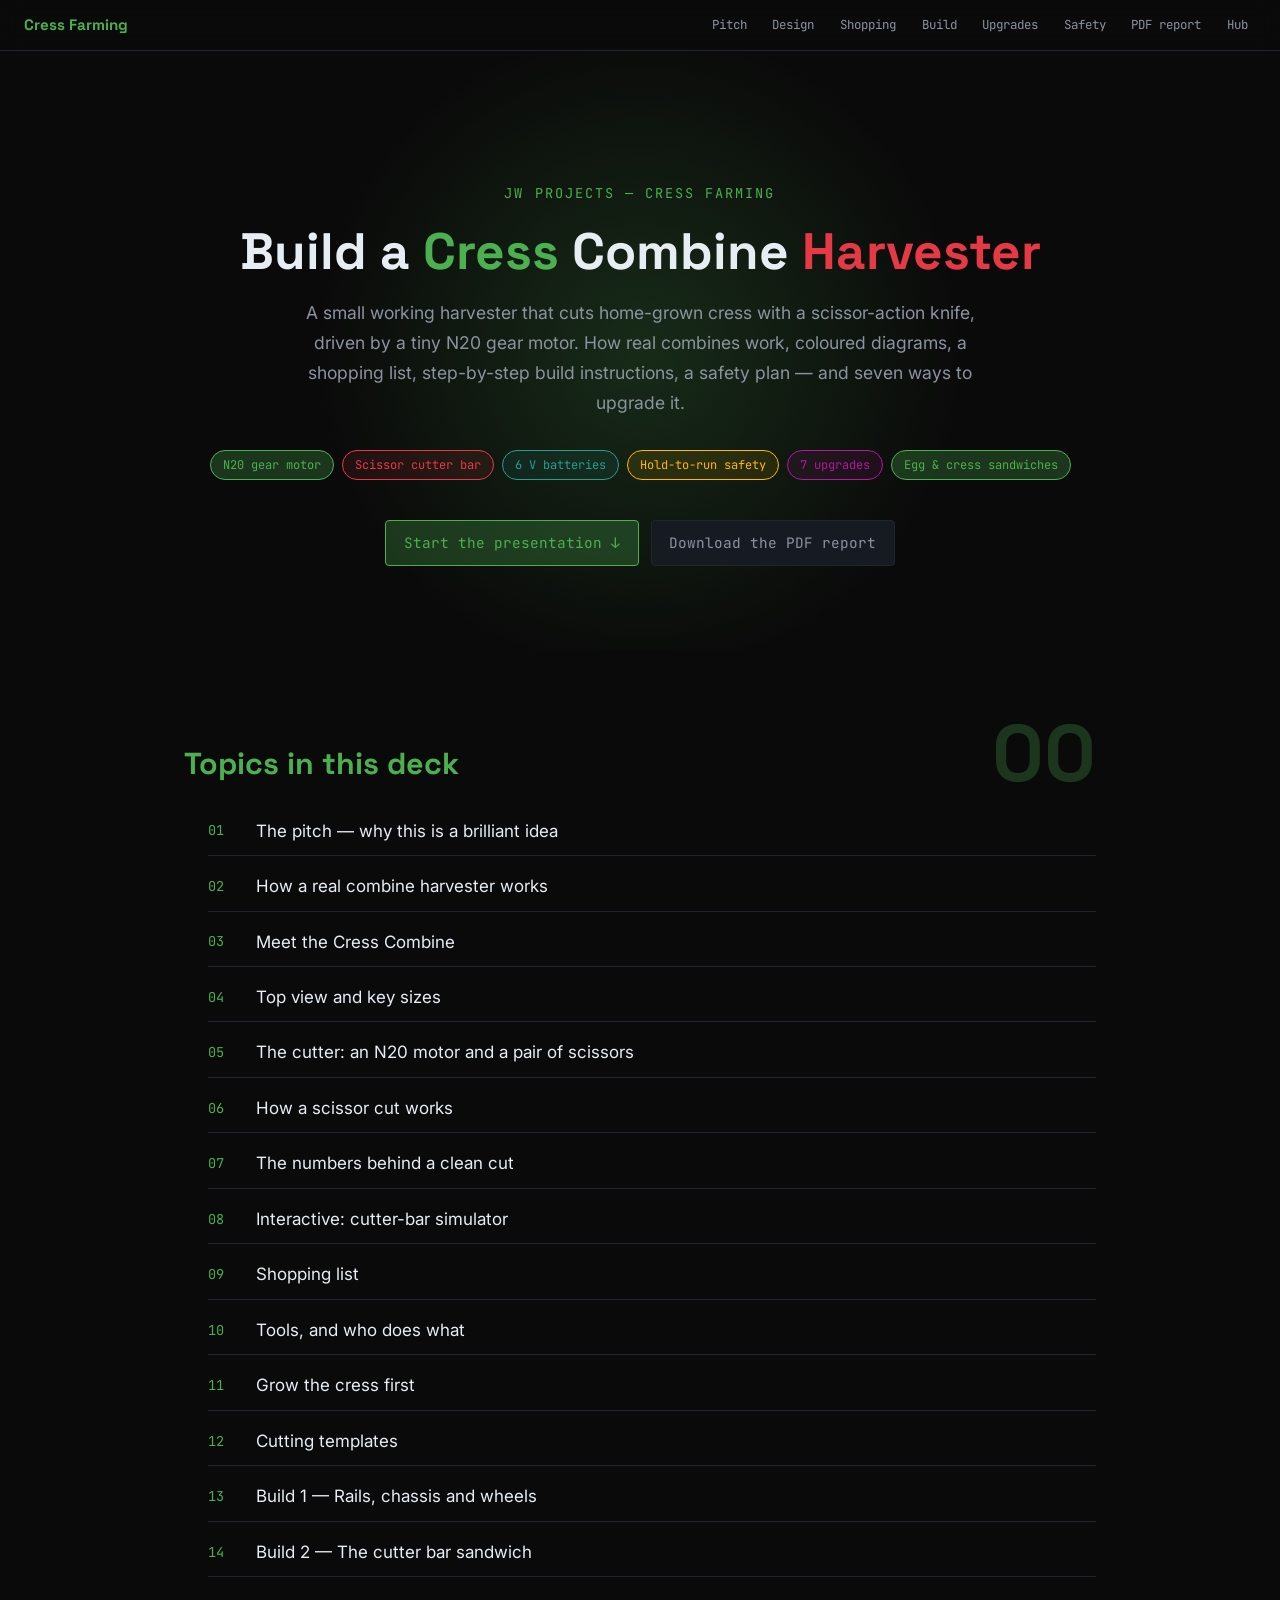
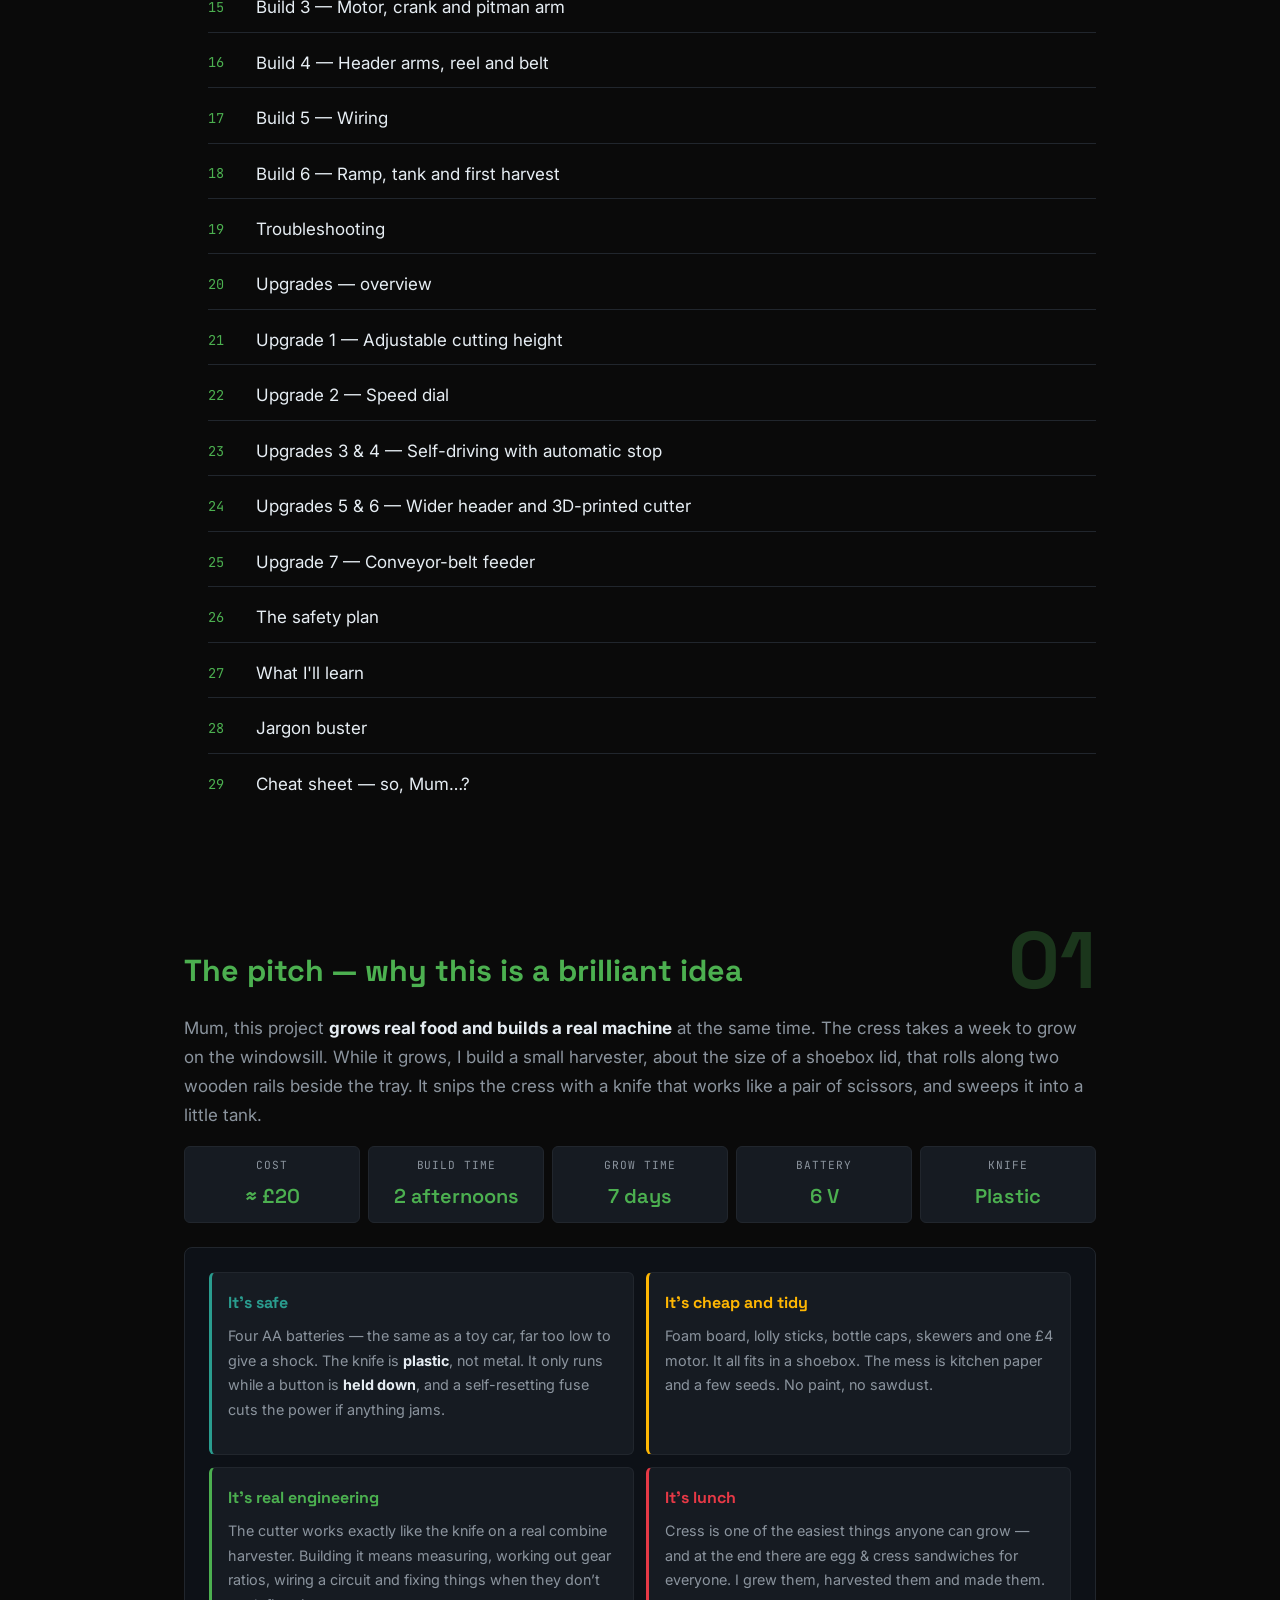
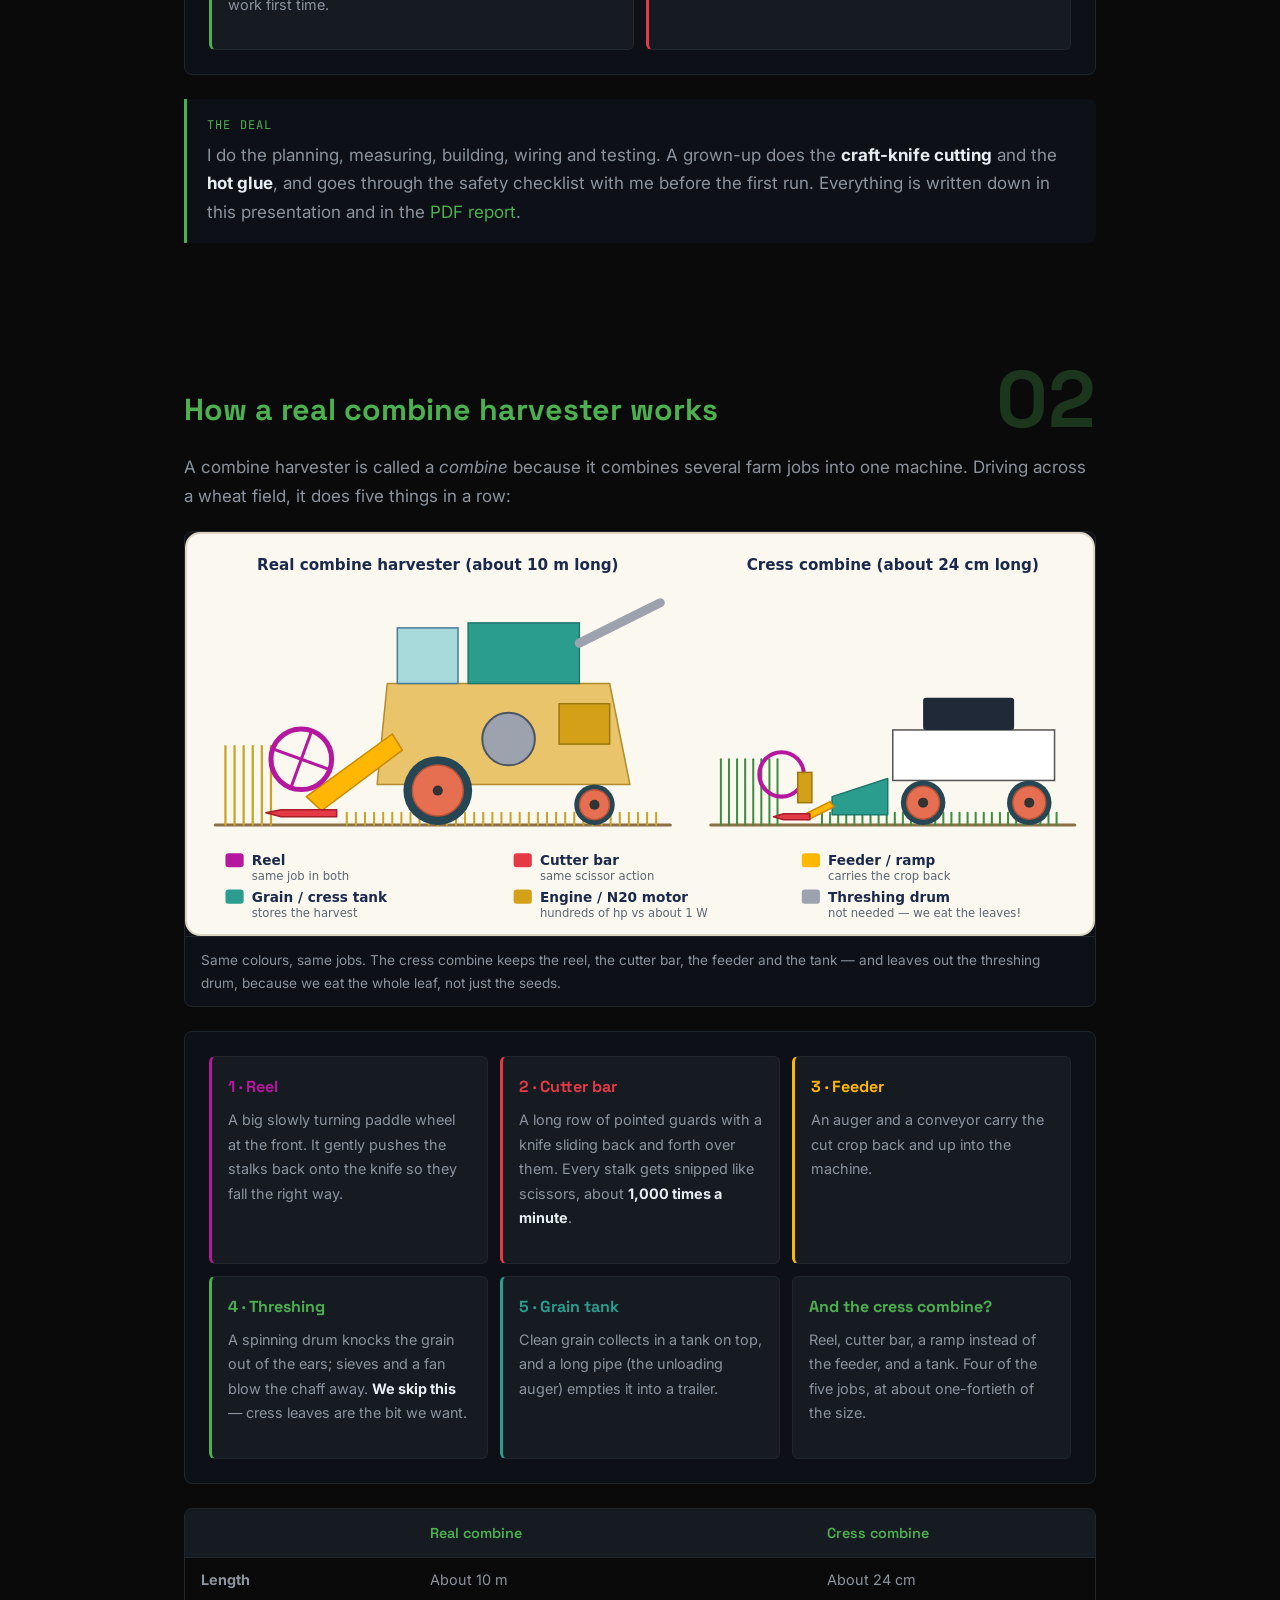
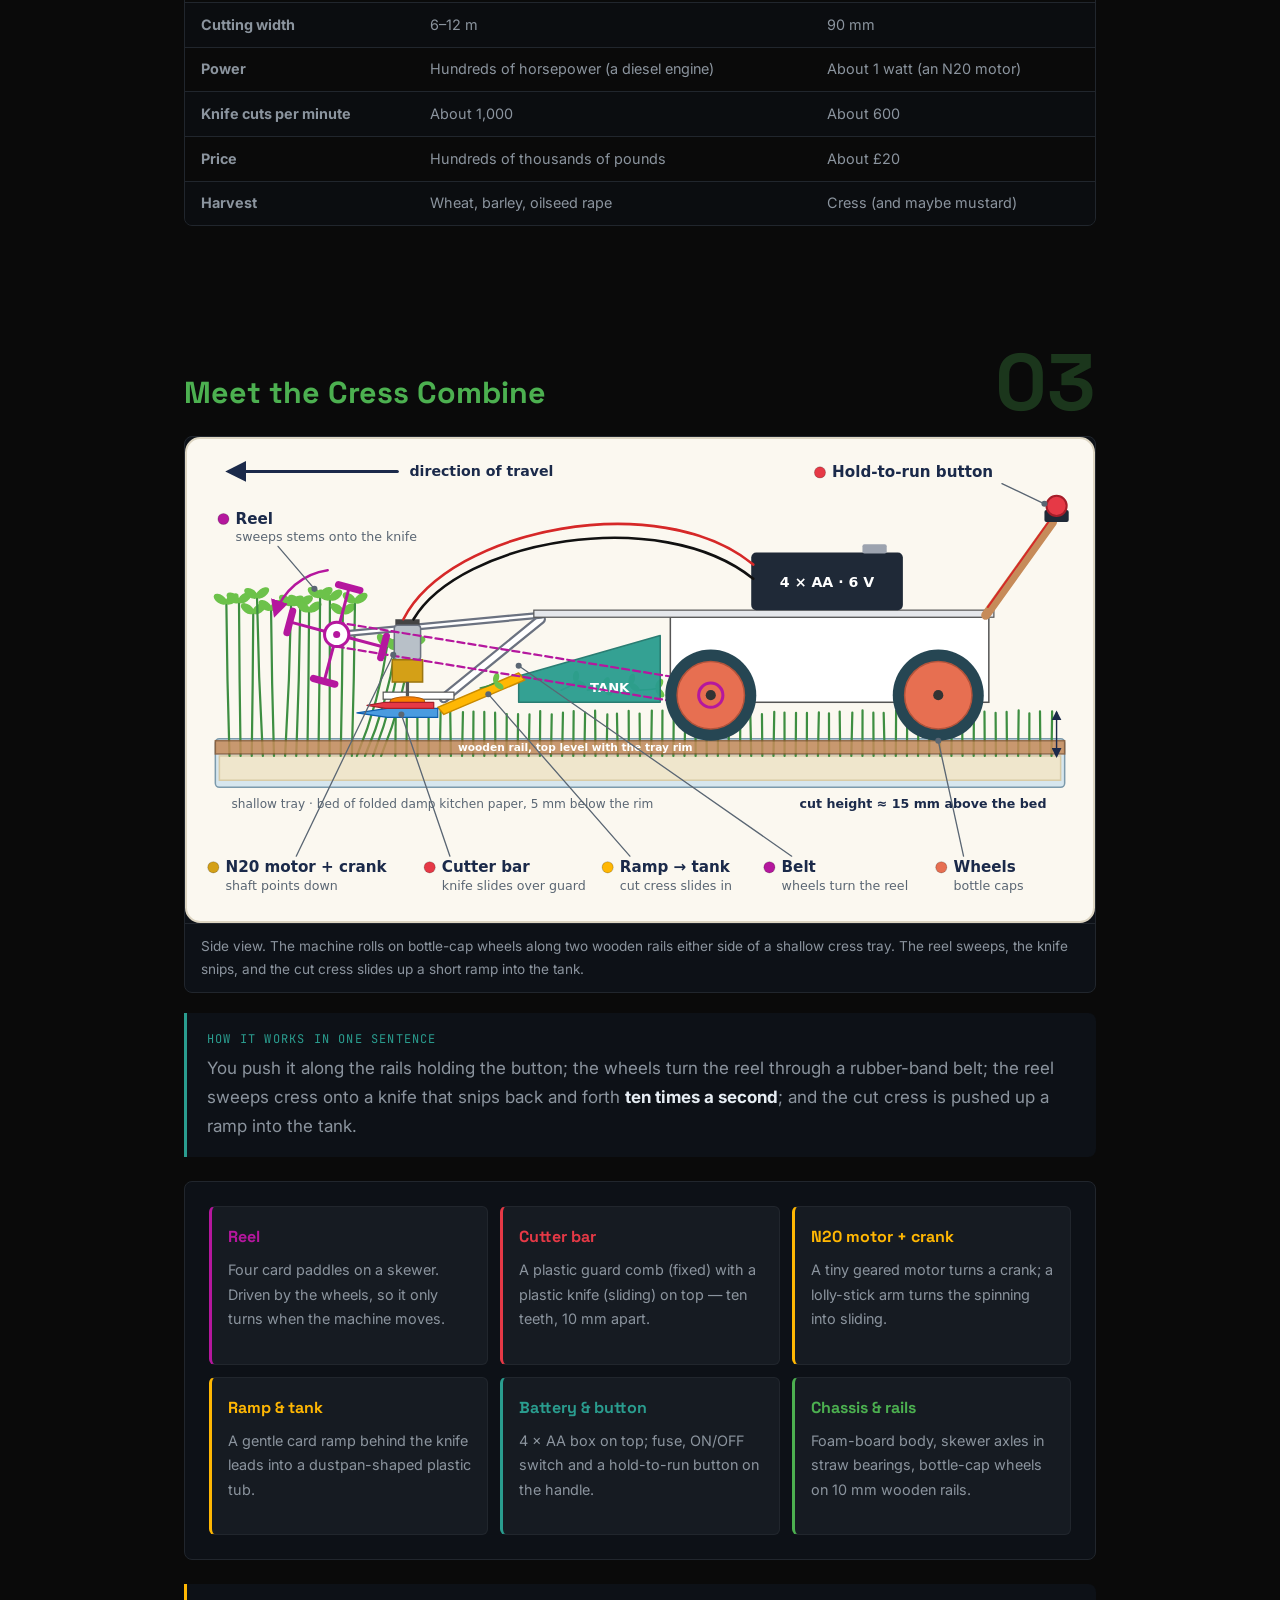
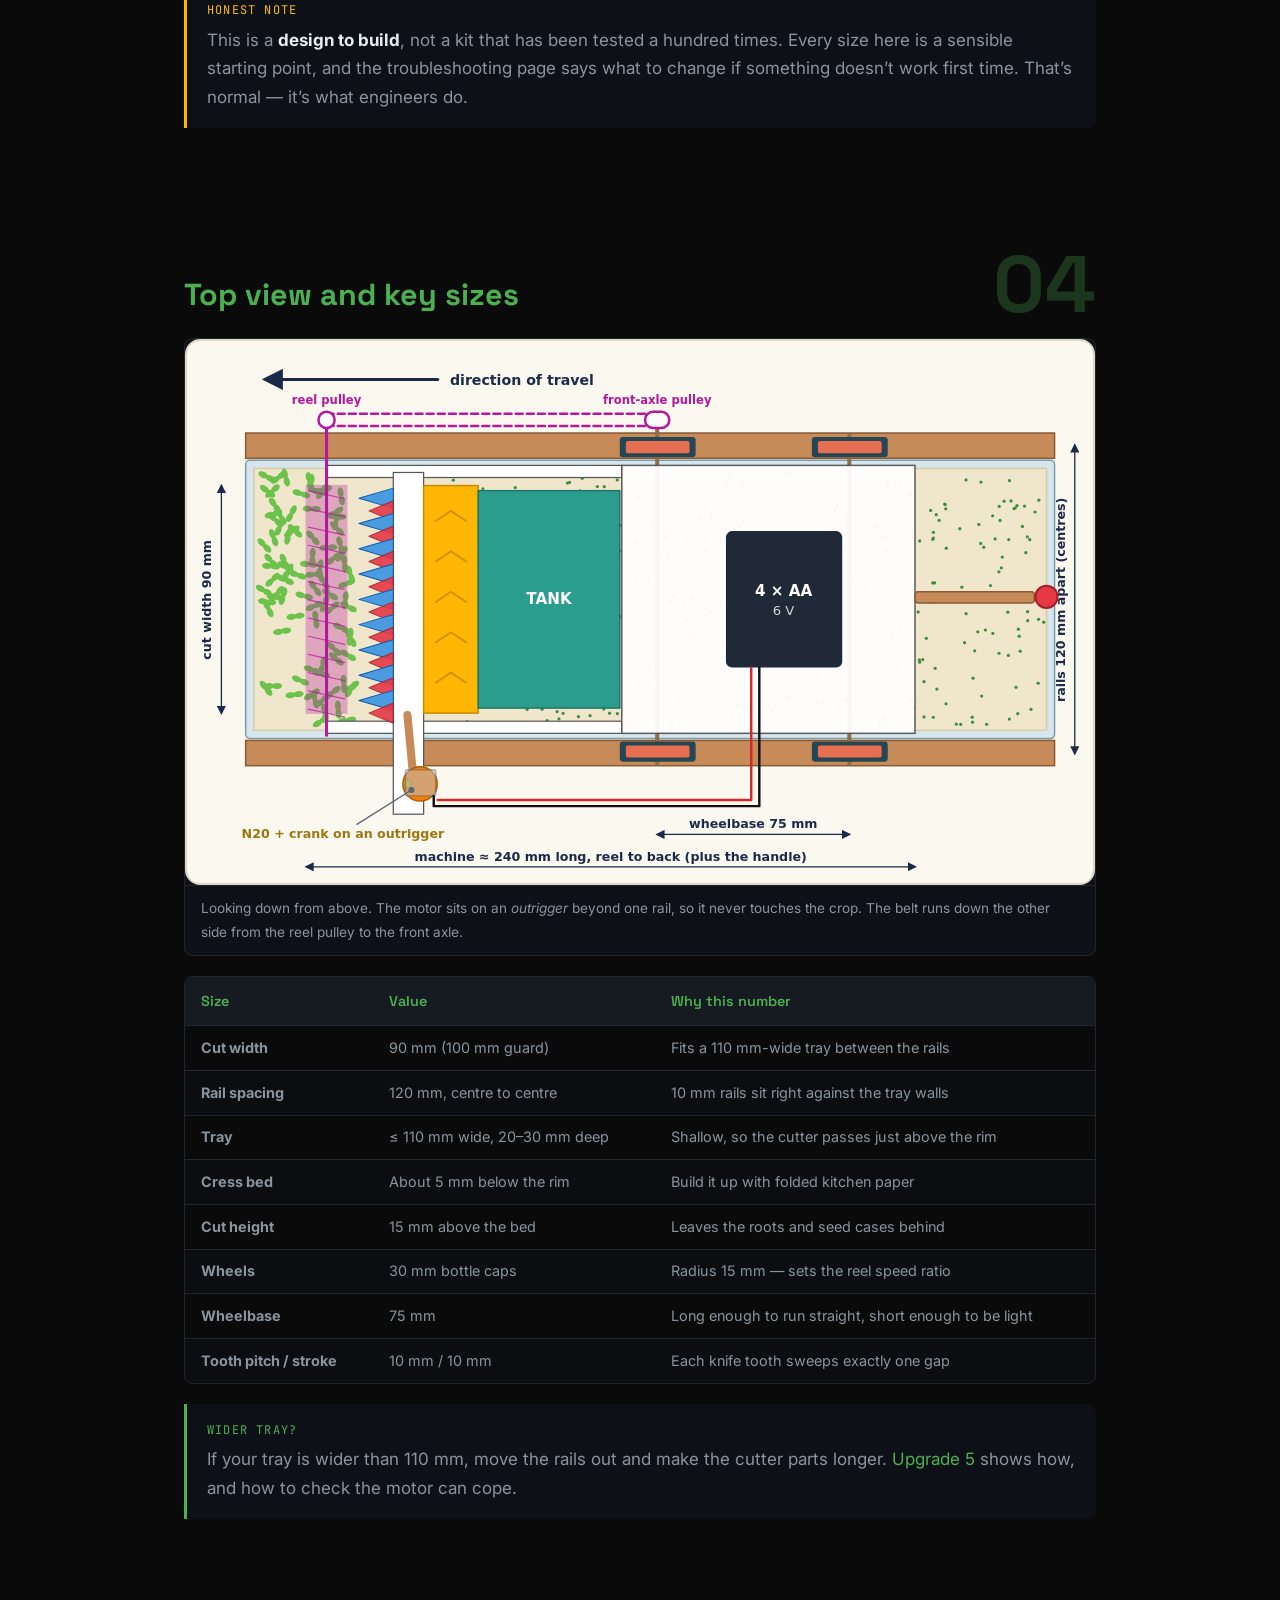
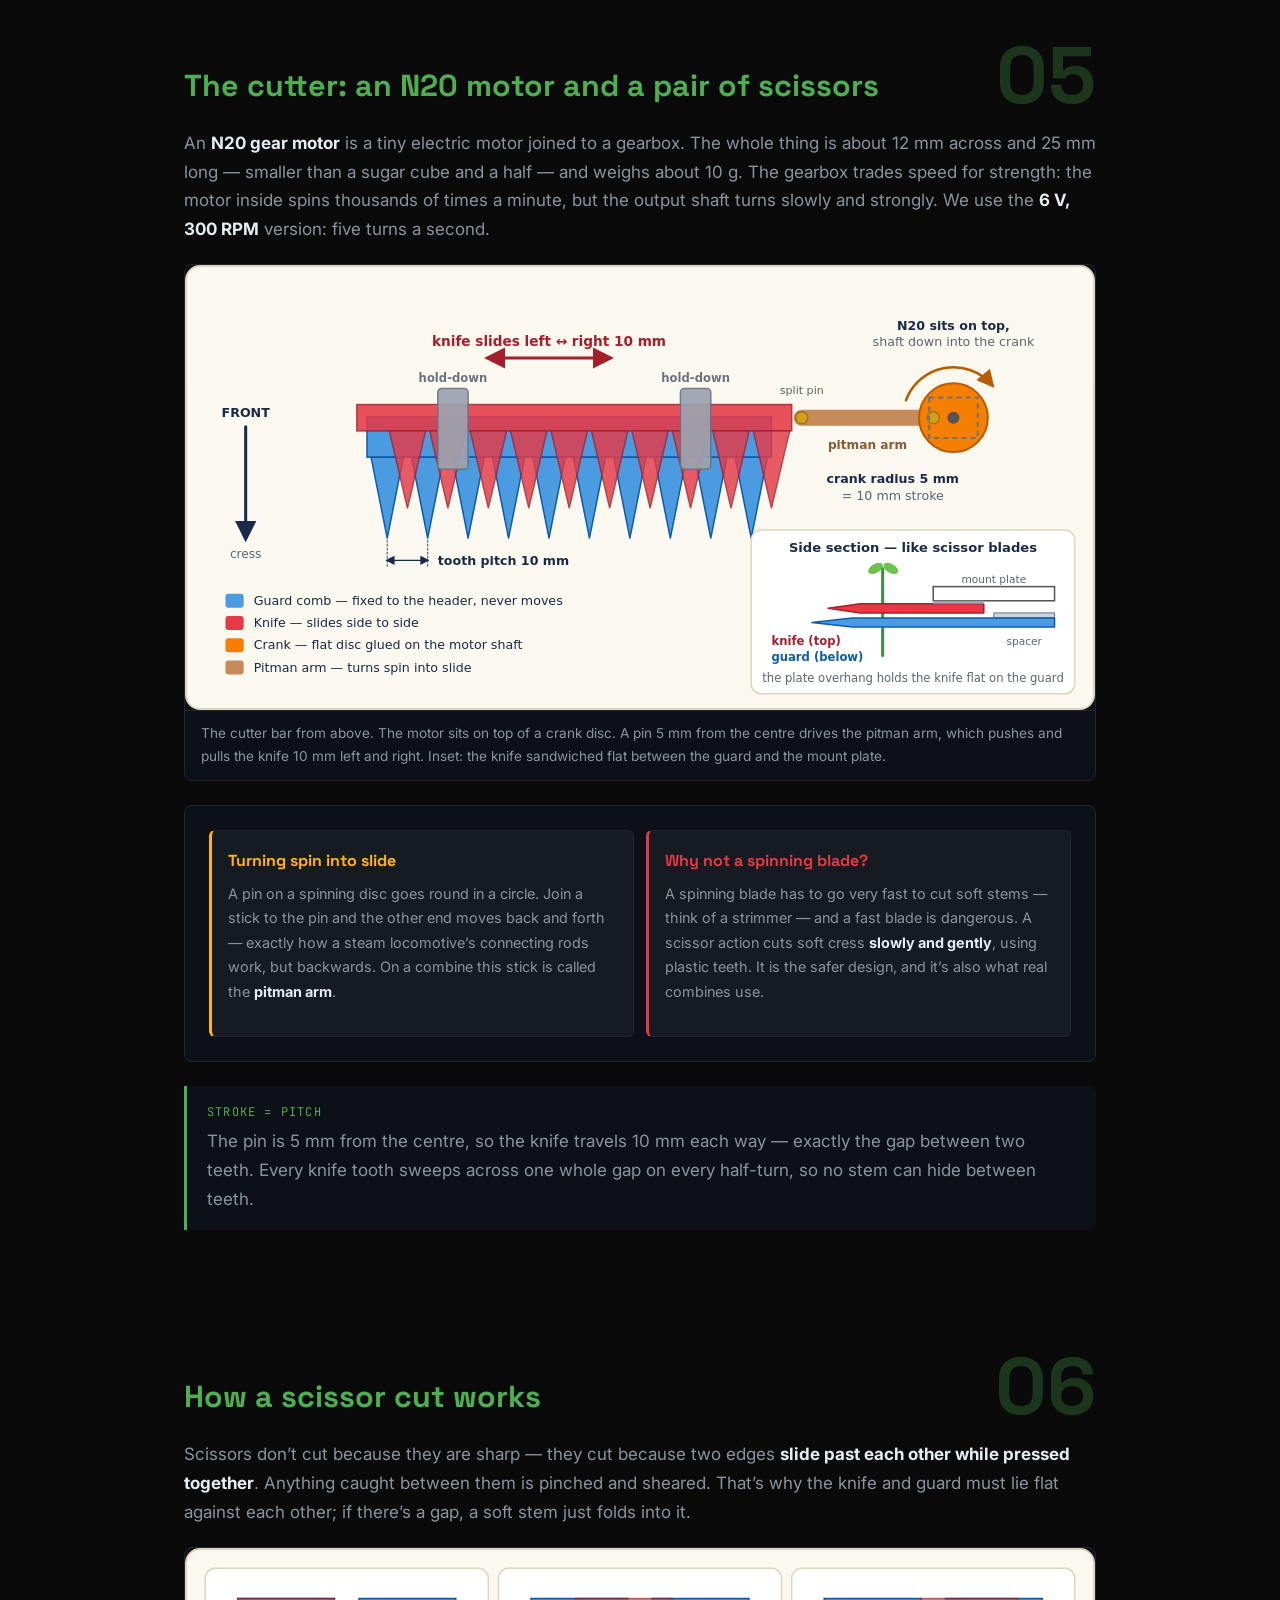
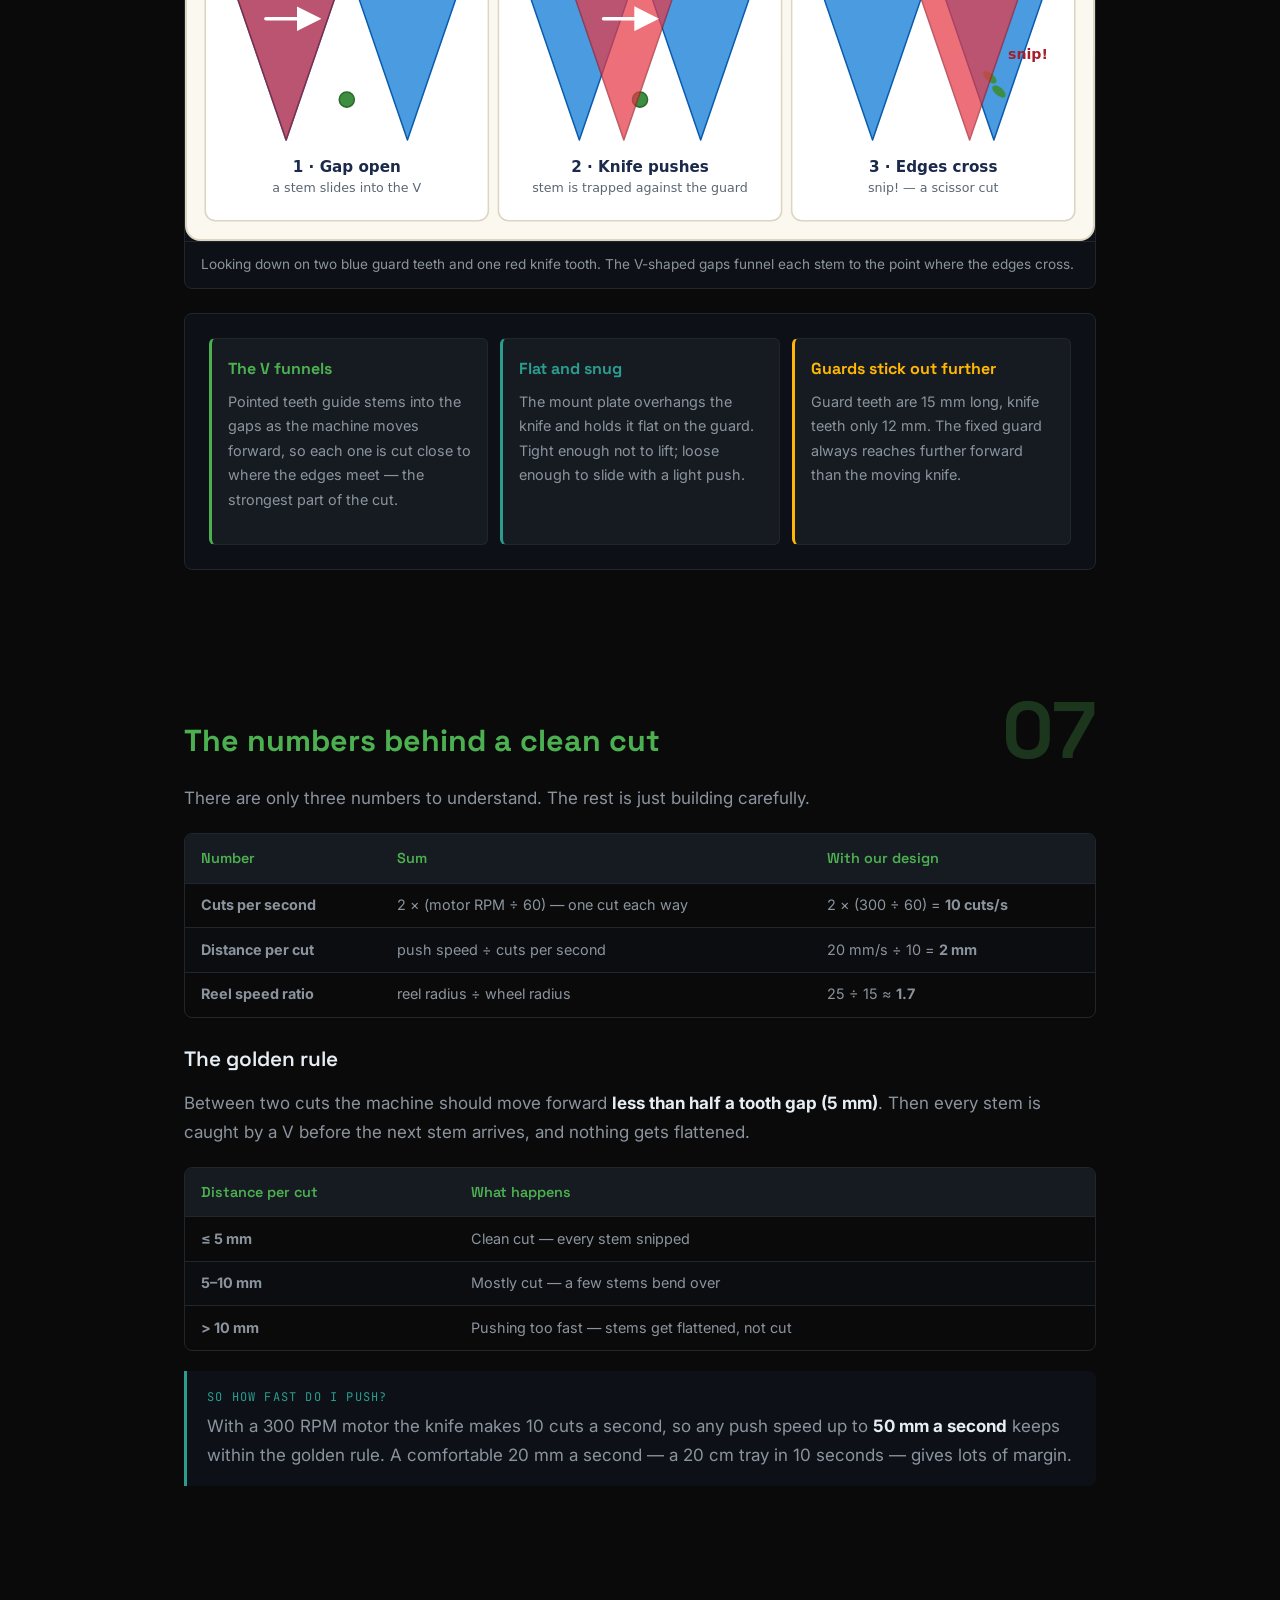
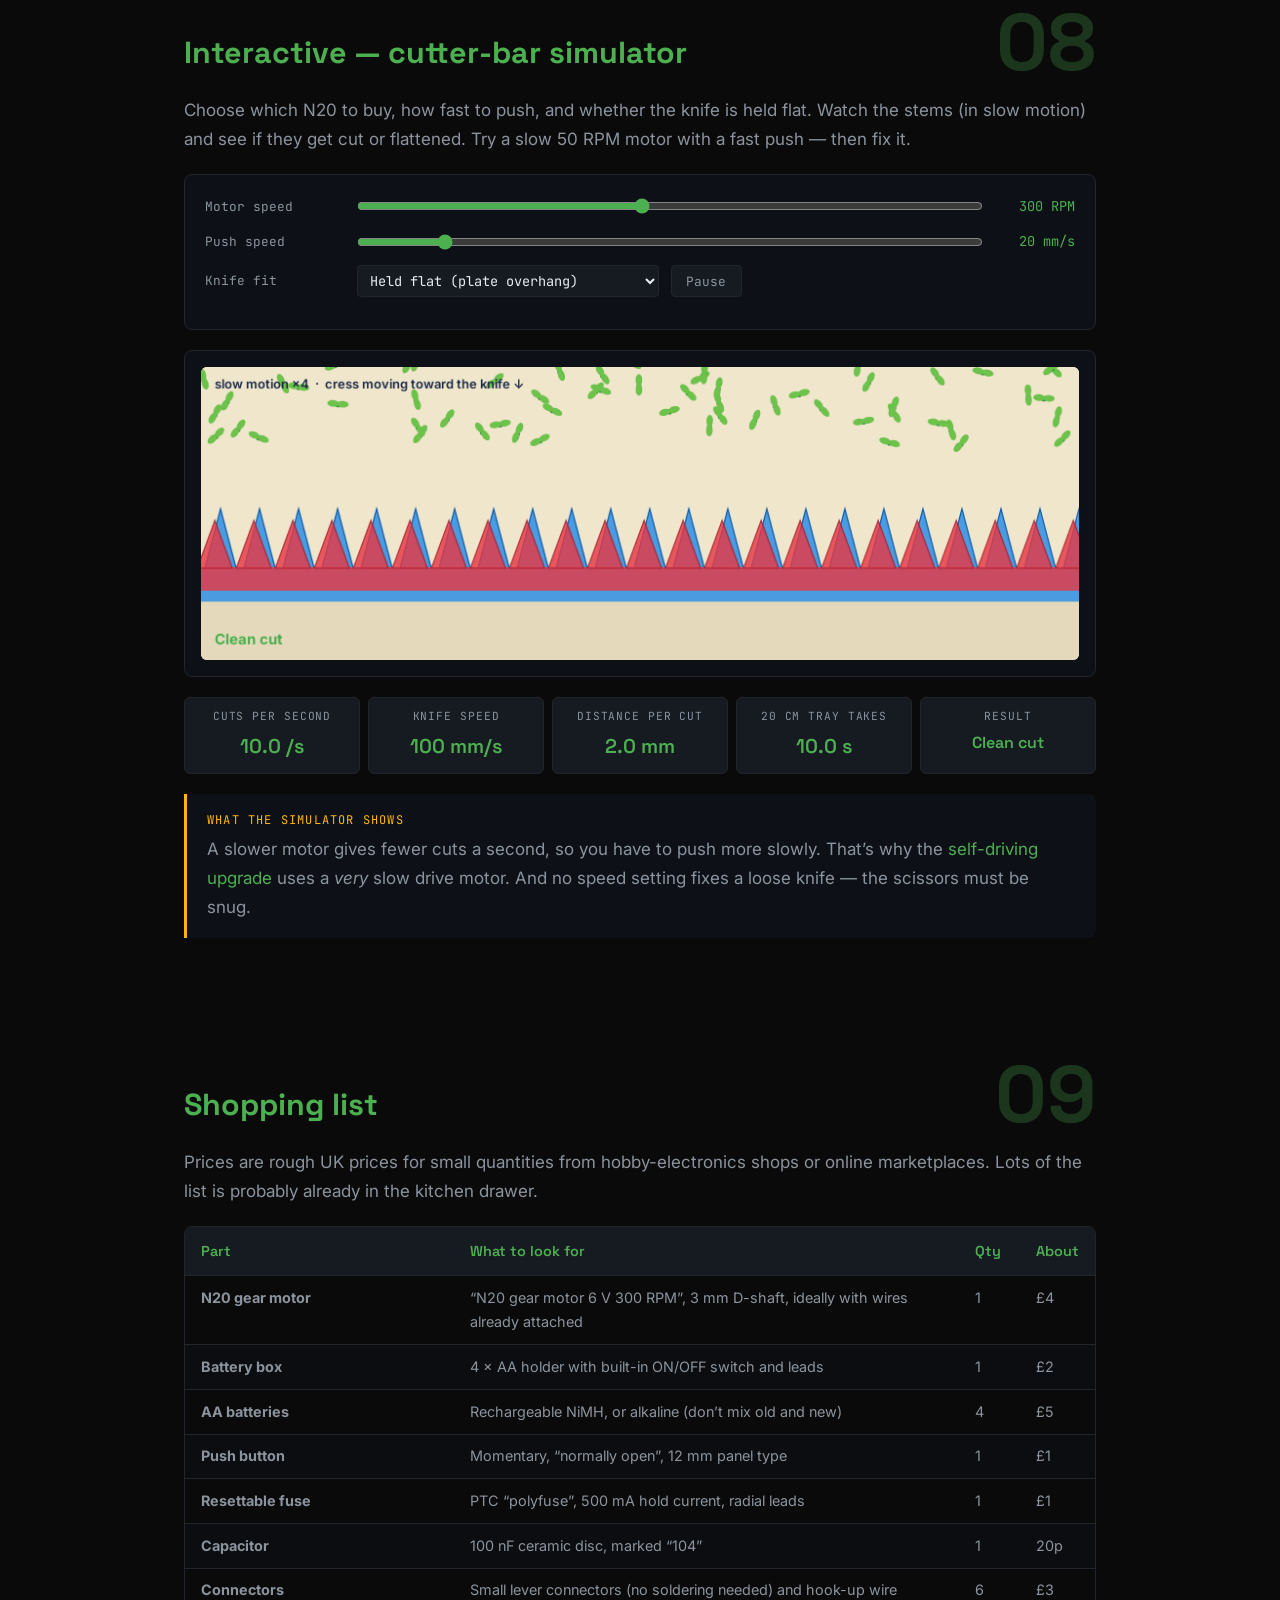
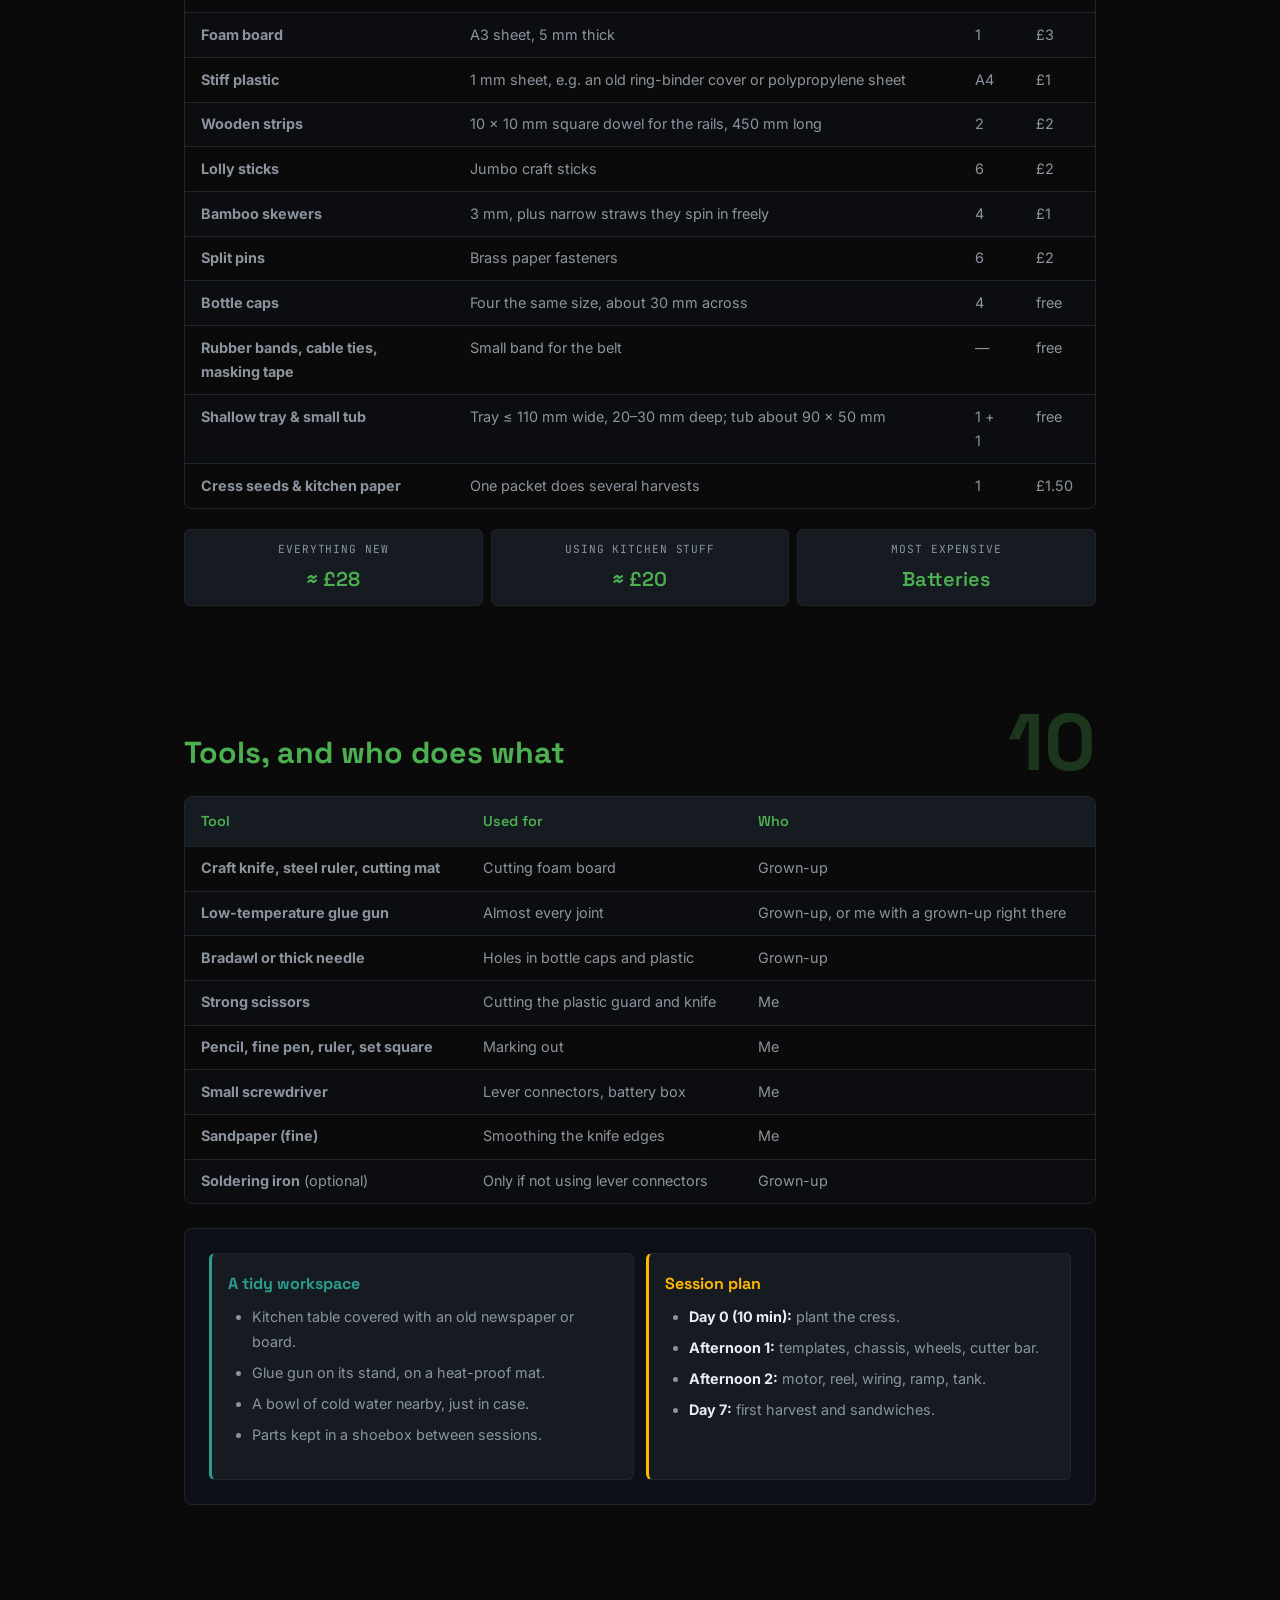
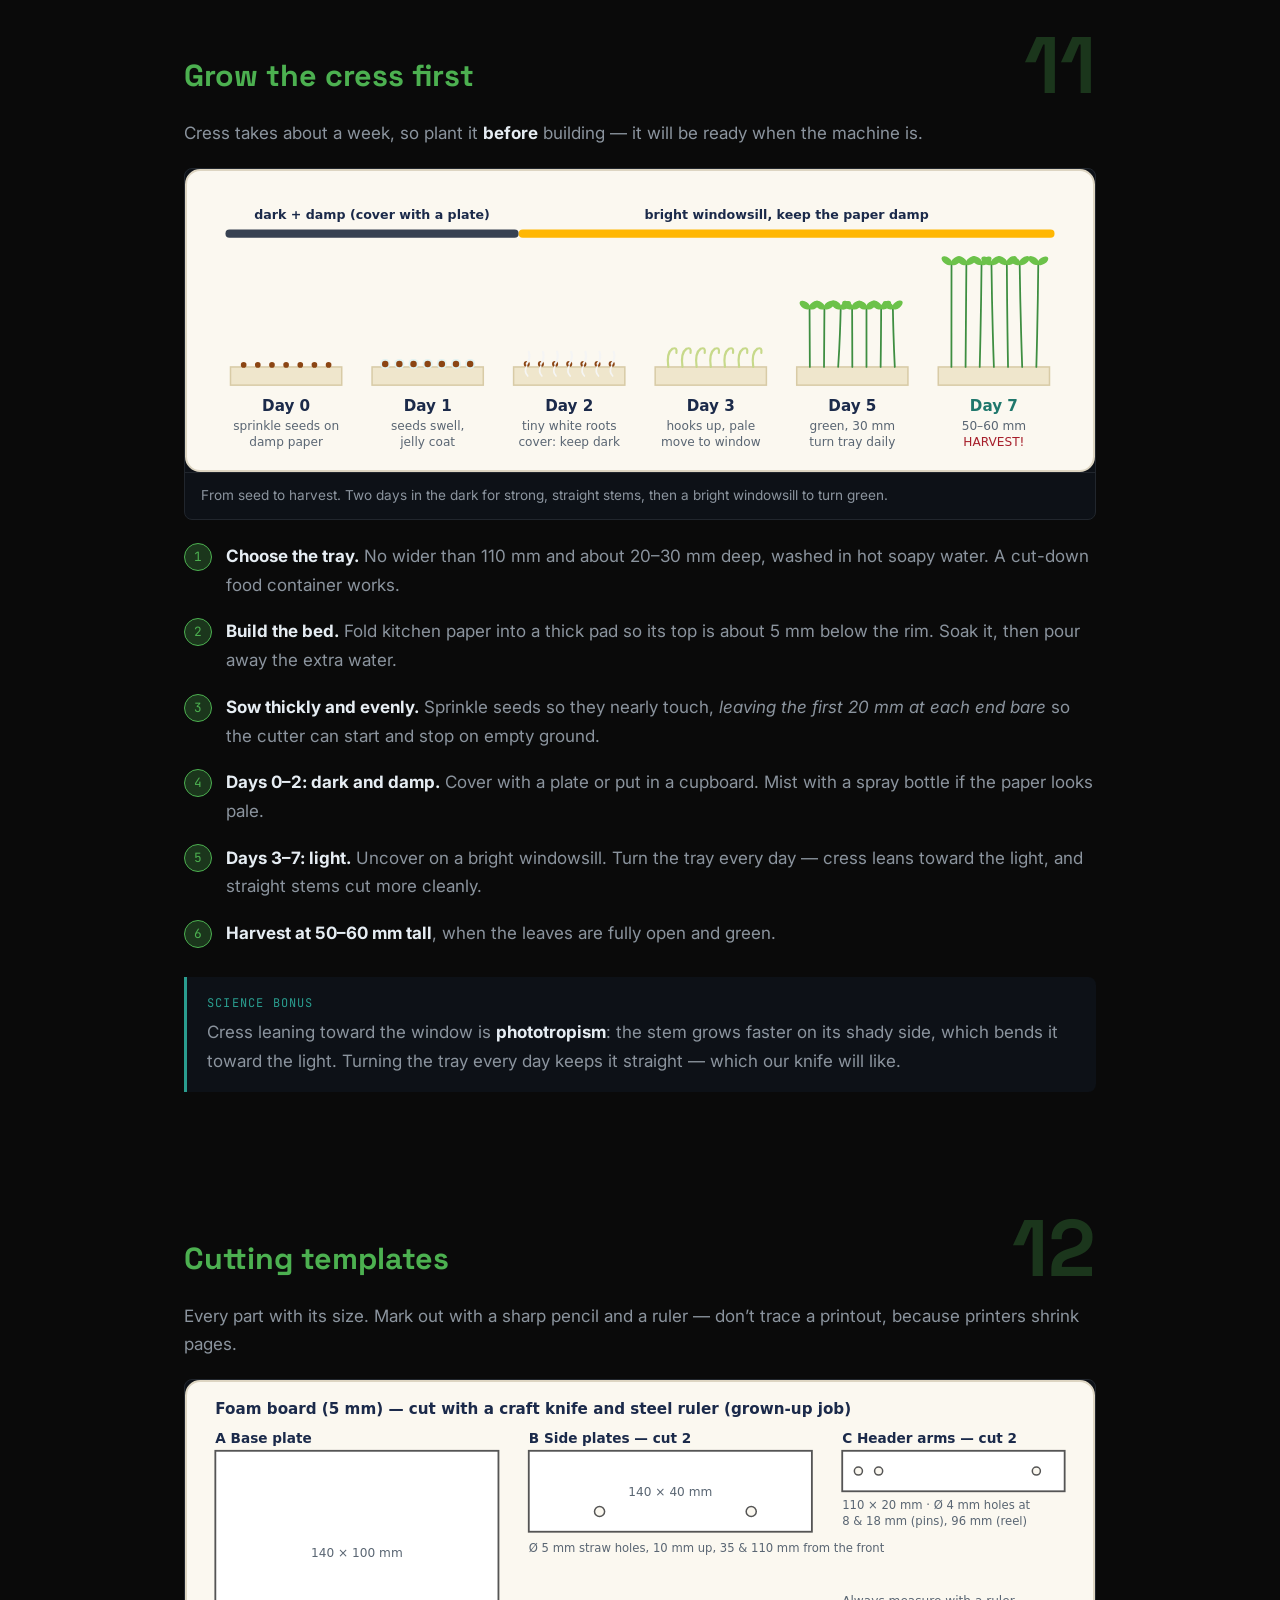
==== index.html @ ee26b227 "Add Cress Farming: cress combine harvester presentation and PDF report Interactive deck (UK Railways" ====
<!DOCTYPE html>
<html lang="en">
<head>
<meta charset="utf-8">
<meta name="viewport" content="width=device-width, initial-scale=1.0">
<title>Cress Farming &mdash; Build a Cress Combine Harvester</title>
<link rel="preconnect" href="https://fonts.googleapis.com">
<link rel="preconnect" href="https://fonts.gstatic.com" crossorigin>
<link href="https://fonts.googleapis.com/css2?family=JetBrains+Mono:wght@400;500;700&family=Space+Grotesk:wght@400;500;600;700&family=Inter:wght@400;500;600&display=swap" rel="stylesheet">
<link rel="stylesheet" href="style.css">
</head>
<body>

<nav class="topnav">
    <div class="brand"><a href="index.html"><span class="accent">Cress</span> Farming</a></div>
    <div class="nav-links">
        <a href="#slide-01">Pitch</a>
        <a href="#slide-04">Design</a>
        <a href="#slide-09">Shopping</a>
        <a href="#slide-12">Build</a>
        <a href="#slide-20">Upgrades</a>
        <a href="#slide-26">Safety</a>
        <a href="Cress_Farming.pdf">PDF report</a>
        <a href="https://github.com/BrendanJamesLynskey/JW">Hub</a>
    </div>
</nav>

<header class="hero">
    <div class="series-label">JW Projects &mdash; Cress Farming</div>
    <h1>Build a <span class="accent">Cress</span> Combine <span class="accent-2">Harvester</span></h1>
    <p class="subtitle">A small working harvester that cuts home-grown cress with a scissor-action knife, driven by a tiny N20 gear motor. How real combines work, coloured diagrams, a shopping list, step-by-step build instructions, a safety plan &mdash; and seven ways to upgrade it.</p>
    <div class="tags">
        <span class="tag">N20 gear motor</span>
        <span class="tag r">Scissor cutter bar</span>
        <span class="tag g">6 V batteries</span>
        <span class="tag y">Hold-to-run safety</span>
        <span class="tag p">7 upgrades</span>
        <span class="tag">Egg &amp; cress sandwiches</span>
    </div>
    <div class="actions">
        <a class="btn" href="#slide-01">Start the presentation &darr;</a>
        <a class="btn secondary" href="Cress_Farming.pdf">Download the PDF report</a>
    </div>
</header>

<section class="slide deck-only" id="slide-00">
    <div class="slide-number">00</div>
    <h2>Topics in this deck</h2>
    <ul class="contents-list">
        <li><a href="#slide-01">The pitch &mdash; why this is a brilliant idea</a></li>
        <li><a href="#slide-02">How a real combine harvester works</a></li>
        <li><a href="#slide-03">Meet the Cress Combine</a></li>
        <li><a href="#slide-04">Top view and key sizes</a></li>
        <li><a href="#slide-05">The cutter: an N20 motor and a pair of scissors</a></li>
        <li><a href="#slide-06">How a scissor cut works</a></li>
        <li><a href="#slide-07">The numbers behind a clean cut</a></li>
        <li><a href="#slide-08">Interactive: cutter-bar simulator</a></li>
        <li><a href="#slide-09">Shopping list</a></li>
        <li><a href="#slide-10">Tools, and who does what</a></li>
        <li><a href="#slide-11">Grow the cress first</a></li>
        <li><a href="#slide-12">Cutting templates</a></li>
        <li><a href="#slide-13">Build 1 &mdash; Rails, chassis and wheels</a></li>
        <li><a href="#slide-14">Build 2 &mdash; The cutter bar sandwich</a></li>
        <li><a href="#slide-15">Build 3 &mdash; Motor, crank and pitman arm</a></li>
        <li><a href="#slide-16">Build 4 &mdash; Header arms, reel and belt</a></li>
        <li><a href="#slide-17">Build 5 &mdash; Wiring</a></li>
        <li><a href="#slide-18">Build 6 &mdash; Ramp, tank and first harvest</a></li>
        <li><a href="#slide-19">Troubleshooting</a></li>
        <li><a href="#slide-20">Upgrades &mdash; overview</a></li>
        <li><a href="#slide-21">Upgrade 1 &mdash; Adjustable cutting height</a></li>
        <li><a href="#slide-22">Upgrade 2 &mdash; Speed dial</a></li>
        <li><a href="#slide-23">Upgrades 3 &amp; 4 &mdash; Self-driving with automatic stop</a></li>
        <li><a href="#slide-24">Upgrades 5 &amp; 6 &mdash; Wider header and 3D-printed cutter</a></li>
        <li><a href="#slide-25">Upgrade 7 &mdash; Conveyor-belt feeder</a></li>
        <li><a href="#slide-26">The safety plan</a></li>
        <li><a href="#slide-27">What I'll learn</a></li>
        <li><a href="#slide-28">Jargon buster</a></li>
        <li><a href="#slide-29">Cheat sheet &mdash; so, Mum&hellip;?</a></li>
    </ul>
</section>

<!-- ============================================================ PITCH -->
<section class="slide" id="slide-01">
    <div class="slide-number">01</div>
    <h2>The pitch &mdash; why this is a brilliant idea</h2>
    <p>Mum, this project <strong>grows real food and builds a real machine</strong> at the same time. The cress takes a week to grow on the windowsill. While it grows, I build a small harvester, about the size of a shoebox lid, that rolls along two wooden rails beside the tray. It snips the cress with a knife that works like a pair of scissors, and sweeps it into a little tank.</p>

    <div class="metric-grid">
        <div class="metric"><div class="metric-label">Cost</div><div class="metric-value">&asymp; &pound;20</div></div>
        <div class="metric"><div class="metric-label">Build time</div><div class="metric-value">2 afternoons</div></div>
        <div class="metric"><div class="metric-label">Grow time</div><div class="metric-value">7 days</div></div>
        <div class="metric"><div class="metric-label">Battery</div><div class="metric-value">6 V</div></div>
        <div class="metric"><div class="metric-label">Knife</div><div class="metric-value">Plastic</div></div>
    </div>

    <div class="diagram-grid cols-2">
        <div class="diagram-panel g">
            <h4>It&rsquo;s safe</h4>
            <p>Four AA batteries &mdash; the same as a toy car, far too low to give a shock. The knife is <strong>plastic</strong>, not metal. It only runs while a button is <strong>held down</strong>, and a self-resetting fuse cuts the power if anything jams.</p>
        </div>
        <div class="diagram-panel y">
            <h4>It&rsquo;s cheap and tidy</h4>
            <p>Foam board, lolly sticks, bottle caps, skewers and one &pound;4 motor. It all fits in a shoebox. The mess is kitchen paper and a few seeds. No paint, no sawdust.</p>
        </div>
        <div class="diagram-panel accent-border">
            <h4>It&rsquo;s real engineering</h4>
            <p>The cutter works exactly like the knife on a real combine harvester. Building it means measuring, working out gear ratios, wiring a circuit and fixing things when they don&rsquo;t work first time.</p>
        </div>
        <div class="diagram-panel r">
            <h4>It&rsquo;s lunch</h4>
            <p>Cress is one of the easiest things anyone can grow &mdash; and at the end there are egg &amp; cress sandwiches for everyone. I grew them, harvested them and made them.</p>
        </div>
    </div>

    <div class="callout">
        <div class="callout-label">The deal</div>
        <p>I do the planning, measuring, building, wiring and testing. A grown-up does the <strong>craft-knife cutting</strong> and the <strong>hot glue</strong>, and goes through the safety checklist with me before the first run. Everything is written down in this presentation and in the <a href="Cress_Farming.pdf">PDF report</a>.</p>
    </div>
</section>

<section class="slide" id="slide-02">
    <div class="slide-number">02</div>
    <h2>How a real combine harvester works</h2>
    <p>A combine harvester is called a <em>combine</em> because it combines several farm jobs into one machine. Driving across a wheat field, it does five things in a row:</p>

    <figure class="diagram-fig">
        <img src="diagrams/compare.svg" alt="A real combine harvester and the cress combine side by side, with matching coloured parts">
        <figcaption class="photo-caption">Same colours, same jobs. The cress combine keeps the reel, the cutter bar, the feeder and the tank &mdash; and leaves out the threshing drum, because we eat the whole leaf, not just the seeds.</figcaption>
    </figure>

    <div class="diagram-grid cols-3">
        <div class="diagram-panel p">
            <h4>1 &middot; Reel</h4>
            <p>A big slowly turning paddle wheel at the front. It gently pushes the stalks back onto the knife so they fall the right way.</p>
        </div>
        <div class="diagram-panel r">
            <h4>2 &middot; Cutter bar</h4>
            <p>A long row of pointed guards with a knife sliding back and forth over them. Every stalk gets snipped like scissors, about <strong>1,000 times a minute</strong>.</p>
        </div>
        <div class="diagram-panel y">
            <h4>3 &middot; Feeder</h4>
            <p>An auger and a conveyor carry the cut crop back and up into the machine.</p>
        </div>
        <div class="diagram-panel accent-border">
            <h4>4 &middot; Threshing</h4>
            <p>A spinning drum knocks the grain out of the ears; sieves and a fan blow the chaff away. <strong>We skip this</strong> &mdash; cress leaves are the bit we want.</p>
        </div>
        <div class="diagram-panel g">
            <h4>5 &middot; Grain tank</h4>
            <p>Clean grain collects in a tank on top, and a long pipe (the unloading auger) empties it into a trailer.</p>
        </div>
        <div class="diagram-panel">
            <h4>And the cress combine?</h4>
            <p>Reel, cutter bar, a ramp instead of the feeder, and a tank. Four of the five jobs, at about one-fortieth of the size.</p>
        </div>
    </div>

    <div class="table-wrap">
        <table>
            <thead><tr><th></th><th>Real combine</th><th>Cress combine</th></tr></thead>
            <tbody>
                <tr><td><strong>Length</strong></td><td>About 10 m</td><td>About 24 cm</td></tr>
                <tr><td><strong>Cutting width</strong></td><td>6&ndash;12 m</td><td>90 mm</td></tr>
                <tr><td><strong>Power</strong></td><td>Hundreds of horsepower (a diesel engine)</td><td>About 1 watt (an N20 motor)</td></tr>
                <tr><td><strong>Knife cuts per minute</strong></td><td>About 1,000</td><td>About 600</td></tr>
                <tr><td><strong>Price</strong></td><td>Hundreds of thousands of pounds</td><td>About &pound;20</td></tr>
                <tr><td><strong>Harvest</strong></td><td>Wheat, barley, oilseed rape</td><td>Cress (and maybe mustard)</td></tr>
            </tbody>
        </table>
    </div>
</section>

<!-- ============================================================ DESIGN -->
<section class="slide" id="slide-03">
    <div class="slide-number">03</div>
    <h2>Meet the Cress Combine</h2>

    <figure class="diagram-fig">
        <img src="diagrams/side_view.svg" alt="Side view of the cress combine with labelled parts">
        <figcaption class="photo-caption">Side view. The machine rolls on bottle-cap wheels along two wooden rails either side of a shallow cress tray. The reel sweeps, the knife snips, and the cut cress slides up a short ramp into the tank.</figcaption>
    </figure>

    <div class="callout g">
        <div class="callout-label">How it works in one sentence</div>
        <p>You push it along the rails holding the button; the wheels turn the reel through a rubber-band belt; the reel sweeps cress onto a knife that snips back and forth <strong>ten times a second</strong>; and the cut cress is pushed up a ramp into the tank.</p>
    </div>

    <div class="diagram-grid cols-3">
        <div class="diagram-panel p">
            <h4>Reel</h4>
            <p>Four card paddles on a skewer. Driven by the wheels, so it only turns when the machine moves.</p>
        </div>
        <div class="diagram-panel r">
            <h4>Cutter bar</h4>
            <p>A plastic guard comb (fixed) with a plastic knife (sliding) on top &mdash; ten teeth, 10&nbsp;mm apart.</p>
        </div>
        <div class="diagram-panel y">
            <h4>N20 motor + crank</h4>
            <p>A tiny geared motor turns a crank; a lolly-stick arm turns the spinning into sliding.</p>
        </div>
        <div class="diagram-panel y">
            <h4>Ramp &amp; tank</h4>
            <p>A gentle card ramp behind the knife leads into a dustpan-shaped plastic tub.</p>
        </div>
        <div class="diagram-panel g">
            <h4>Battery &amp; button</h4>
            <p>4&nbsp;&times;&nbsp;AA box on top; fuse, ON/OFF switch and a hold-to-run button on the handle.</p>
        </div>
        <div class="diagram-panel accent-border">
            <h4>Chassis &amp; rails</h4>
            <p>Foam-board body, skewer axles in straw bearings, bottle-cap wheels on 10&nbsp;mm wooden rails.</p>
        </div>
    </div>

    <div class="callout y">
        <div class="callout-label">Honest note</div>
        <p>This is a <strong>design to build</strong>, not a kit that has been tested a hundred times. Every size here is a sensible starting point, and the troubleshooting page says what to change if something doesn&rsquo;t work first time. That&rsquo;s normal &mdash; it&rsquo;s what engineers do.</p>
    </div>
</section>

<section class="slide" id="slide-04">
    <div class="slide-number">04</div>
    <h2>Top view and key sizes</h2>

    <figure class="diagram-fig">
        <img src="diagrams/plan_view.svg" alt="Top view of the cress combine showing the rails, header, tank, battery and dimensions">
        <figcaption class="photo-caption">Looking down from above. The motor sits on an <em>outrigger</em> beyond one rail, so it never touches the crop. The belt runs down the other side from the reel pulley to the front axle.</figcaption>
    </figure>

    <div class="table-wrap">
        <table>
            <thead><tr><th>Size</th><th>Value</th><th>Why this number</th></tr></thead>
            <tbody>
                <tr><td><strong>Cut width</strong></td><td>90 mm (100 mm guard)</td><td>Fits a 110 mm-wide tray between the rails</td></tr>
                <tr><td><strong>Rail spacing</strong></td><td>120 mm, centre to centre</td><td>10 mm rails sit right against the tray walls</td></tr>
                <tr><td><strong>Tray</strong></td><td>&le; 110 mm wide, 20&ndash;30 mm deep</td><td>Shallow, so the cutter passes just above the rim</td></tr>
                <tr><td><strong>Cress bed</strong></td><td>About 5 mm below the rim</td><td>Build it up with folded kitchen paper</td></tr>
                <tr><td><strong>Cut height</strong></td><td>15 mm above the bed</td><td>Leaves the roots and seed cases behind</td></tr>
                <tr><td><strong>Wheels</strong></td><td>30 mm bottle caps</td><td>Radius 15 mm &mdash; sets the reel speed ratio</td></tr>
                <tr><td><strong>Wheelbase</strong></td><td>75 mm</td><td>Long enough to run straight, short enough to be light</td></tr>
                <tr><td><strong>Tooth pitch / stroke</strong></td><td>10 mm / 10 mm</td><td>Each knife tooth sweeps exactly one gap</td></tr>
            </tbody>
        </table>
    </div>

    <div class="callout">
        <div class="callout-label">Wider tray?</div>
        <p>If your tray is wider than 110&nbsp;mm, move the rails out and make the cutter parts longer. <a href="#slide-24">Upgrade 5</a> shows how, and how to check the motor can cope.</p>
    </div>
</section>

<section class="slide" id="slide-05">
    <div class="slide-number">05</div>
    <h2>The cutter: an N20 motor and a pair of scissors</h2>
    <p>An <strong>N20 gear motor</strong> is a tiny electric motor joined to a gearbox. The whole thing is about 12&nbsp;mm across and 25&nbsp;mm long &mdash; smaller than a sugar cube and a half &mdash; and weighs about 10&nbsp;g. The gearbox trades speed for strength: the motor inside spins thousands of times a minute, but the output shaft turns slowly and strongly. We use the <strong>6&nbsp;V, 300&nbsp;RPM</strong> version: five turns a second.</p>

    <figure class="diagram-fig">
        <img src="diagrams/cutter_mechanism.svg" alt="Cutter bar mechanism with guard comb, knife, crank and pitman arm">
        <figcaption class="photo-caption">The cutter bar from above. The motor sits on top of a crank disc. A pin 5&nbsp;mm from the centre drives the pitman arm, which pushes and pulls the knife 10&nbsp;mm left and right. Inset: the knife sandwiched flat between the guard and the mount plate.</figcaption>
    </figure>

    <div class="diagram-grid cols-2">
        <div class="diagram-panel y">
            <h4>Turning spin into slide</h4>
            <p>A pin on a spinning disc goes round in a circle. Join a stick to the pin and the other end moves back and forth &mdash; exactly how a steam locomotive&rsquo;s connecting rods work, but backwards. On a combine this stick is called the <strong>pitman arm</strong>.</p>
        </div>
        <div class="diagram-panel r">
            <h4>Why not a spinning blade?</h4>
            <p>A spinning blade has to go very fast to cut soft stems &mdash; think of a strimmer &mdash; and a fast blade is dangerous. A scissor action cuts soft cress <strong>slowly and gently</strong>, using plastic teeth. It is the safer design, and it&rsquo;s also what real combines use.</p>
        </div>
    </div>

    <div class="callout">
        <div class="callout-label">Stroke = pitch</div>
        <p>The pin is 5&nbsp;mm from the centre, so the knife travels 10&nbsp;mm each way &mdash; exactly the gap between two teeth. Every knife tooth sweeps across one whole gap on every half-turn, so no stem can hide between teeth.</p>
    </div>
</section>

<section class="slide" id="slide-06">
    <div class="slide-number">06</div>
    <h2>How a scissor cut works</h2>
    <p>Scissors don&rsquo;t cut because they are sharp &mdash; they cut because two edges <strong>slide past each other while pressed together</strong>. Anything caught between them is pinched and sheared. That&rsquo;s why the knife and guard must lie flat against each other; if there&rsquo;s a gap, a soft stem just folds into it.</p>

    <figure class="diagram-fig">
        <img src="diagrams/shear_frames.svg" alt="Three frames showing the knife tooth trapping and shearing a cress stem against a guard tooth">
        <figcaption class="photo-caption">Looking down on two blue guard teeth and one red knife tooth. The V-shaped gaps funnel each stem to the point where the edges cross.</figcaption>
    </figure>

    <div class="diagram-grid cols-3">
        <div class="diagram-panel accent-border">
            <h4>The V funnels</h4>
            <p>Pointed teeth guide stems into the gaps as the machine moves forward, so each one is cut close to where the edges meet &mdash; the strongest part of the cut.</p>
        </div>
        <div class="diagram-panel g">
            <h4>Flat and snug</h4>
            <p>The mount plate overhangs the knife and holds it flat on the guard. Tight enough not to lift; loose enough to slide with a light push.</p>
        </div>
        <div class="diagram-panel y">
            <h4>Guards stick out further</h4>
            <p>Guard teeth are 15&nbsp;mm long, knife teeth only 12&nbsp;mm. The fixed guard always reaches further forward than the moving knife.</p>
        </div>
    </div>
</section>

<section class="slide" id="slide-07">
    <div class="slide-number">07</div>
    <h2>The numbers behind a clean cut</h2>
    <p>There are only three numbers to understand. The rest is just building carefully.</p>

    <div class="table-wrap">
        <table>
            <thead><tr><th>Number</th><th>Sum</th><th>With our design</th></tr></thead>
            <tbody>
                <tr><td><strong>Cuts per second</strong></td><td>2 &times; (motor RPM &divide; 60) &mdash; one cut each way</td><td>2 &times; (300 &divide; 60) = <strong>10 cuts/s</strong></td></tr>
                <tr><td><strong>Distance per cut</strong></td><td>push speed &divide; cuts per second</td><td>20 mm/s &divide; 10 = <strong>2 mm</strong></td></tr>
                <tr><td><strong>Reel speed ratio</strong></td><td>reel radius &divide; wheel radius</td><td>25 &divide; 15 &asymp; <strong>1.7</strong></td></tr>
            </tbody>
        </table>
    </div>

    <h3>The golden rule</h3>
    <p>Between two cuts the machine should move forward <strong>less than half a tooth gap (5&nbsp;mm)</strong>. Then every stem is caught by a V before the next stem arrives, and nothing gets flattened.</p>

    <div class="table-wrap">
        <table>
            <thead><tr><th>Distance per cut</th><th>What happens</th></tr></thead>
            <tbody>
                <tr><td><strong>&le; 5 mm</strong></td><td>Clean cut &mdash; every stem snipped</td></tr>
                <tr><td><strong>5&ndash;10 mm</strong></td><td>Mostly cut &mdash; a few stems bend over</td></tr>
                <tr><td><strong>&gt; 10 mm</strong></td><td>Pushing too fast &mdash; stems get flattened, not cut</td></tr>
            </tbody>
        </table>
    </div>

    <div class="callout g">
        <div class="callout-label">So how fast do I push?</div>
        <p>With a 300&nbsp;RPM motor the knife makes 10 cuts a second, so any push speed up to <strong>50&nbsp;mm a second</strong> keeps within the golden rule. A comfortable 20&nbsp;mm a second &mdash; a 20&nbsp;cm tray in 10 seconds &mdash; gives lots of margin.</p>
    </div>
</section>

<section class="slide deck-only" id="slide-08">
    <div class="slide-number">08</div>
    <h2>Interactive &mdash; cutter-bar simulator</h2>
    <p>Choose which N20 to buy, how fast to push, and whether the knife is held flat. Watch the stems (in slow motion) and see if they get cut or flattened. Try a slow 50&nbsp;RPM motor with a fast push &mdash; then fix it.</p>

    <div class="control-panel">
        <div class="control-row">
            <label for="rpm">Motor speed</label>
            <input type="range" id="rpm" min="50" max="600" value="300" step="25">
            <span class="val" id="rpm-val">300 RPM</span>
        </div>
        <div class="control-row">
            <label for="push">Push speed</label>
            <input type="range" id="push" min="5" max="120" value="20" step="5">
            <span class="val" id="push-val">20 mm/s</span>
        </div>
        <div class="control-row">
            <label for="gap">Knife fit</label>
            <select id="gap">
                <option value="tight" selected>Held flat (plate overhang)</option>
                <option value="loose">Loose &mdash; knife lifts off the guard</option>
            </select>
            <button class="btn secondary" id="sim-pause" type="button">Pause</button>
        </div>
    </div>

    <div class="canvas-wrap">
        <canvas id="sim" width="900" height="300" aria-label="Animated cutter bar cutting cress stems"></canvas>
    </div>

    <div class="metric-grid">
        <div class="metric"><div class="metric-label">Cuts per second</div><div class="metric-value" id="m-cuts">&mdash;</div></div>
        <div class="metric"><div class="metric-label">Knife speed</div><div class="metric-value" id="m-knife">&mdash;</div></div>
        <div class="metric"><div class="metric-label">Distance per cut</div><div class="metric-value" id="m-adv">&mdash;</div></div>
        <div class="metric"><div class="metric-label">20 cm tray takes</div><div class="metric-value" id="m-time">&mdash;</div></div>
        <div class="metric"><div class="metric-label">Result</div><div class="metric-value verdict" id="m-verdict">&mdash;</div></div>
    </div>

    <div class="callout y">
        <div class="callout-label">What the simulator shows</div>
        <p>A slower motor gives fewer cuts a second, so you have to push more slowly. That&rsquo;s why the <a href="#slide-23">self-driving upgrade</a> uses a <em>very</em> slow drive motor. And no speed setting fixes a loose knife &mdash; the scissors must be snug.</p>
    </div>

    <script>
    (function(){
        function $(id){ return document.getElementById(id); }
        var cv = $('sim'), ctx = cv.getContext('2d');
        var W = 900, H = 300, dpr = Math.min(window.devicePixelRatio || 1, 2);
        cv.width = W * dpr; cv.height = H * dpr; ctx.scale(dpr, dpr);
        var PX = 4, PITCH = 10, STROKE = 10, SLOW = 0.25;   // 4 px per mm, slow motion x4
        var BAR_Y = 205, GUARD_TIP = BAR_Y - 15 * PX, KNIFE_TIP = BAR_Y - 12 * PX;
        var stems = [], t = 0, last = null, paused = false, spawn = 0;

        function params(){ return { rpm: +$('rpm').value, v: +$('push').value, tight: $('gap').value === 'tight' }; }
        function verdict(p){
            var cps = 2 * p.rpm / 60, adv = p.v / cps;
            if (!p.tight) return { col: '#E63946', txt: 'Stems fold into the gap', q: 0.85, adv: adv, cps: cps };
            if (adv <= PITCH / 2) return { col: '#4CB050', txt: 'Clean cut', q: 0.02, adv: adv, cps: cps };
            if (adv <= PITCH) return { col: '#FFB703', txt: 'Mostly cut', q: 0.3, adv: adv, cps: cps };
            return { col: '#E63946', txt: 'Flattened', q: 0.8, adv: adv, cps: cps };
        }
        function update(){
            var p = params(), v = verdict(p);
            $('rpm-val').textContent = p.rpm + ' RPM';
            $('push-val').textContent = p.v + ' mm/s';
            $('m-cuts').textContent = v.cps.toFixed(1) + ' /s';
            $('m-knife').textContent = Math.round(STROKE * v.cps) + ' mm/s';
            $('m-adv').textContent = v.adv.toFixed(1) + ' mm';
            $('m-time').textContent = (200 / p.v).toFixed(1) + ' s';
            $('m-verdict').textContent = v.txt;
            $('m-verdict').style.color = v.col;
        }
        function tri(x, base, tipY, half, fill, stroke){
            ctx.beginPath(); ctx.moveTo(x - half, base); ctx.lineTo(x + half, base); ctx.lineTo(x, tipY); ctx.closePath();
            ctx.fillStyle = fill; ctx.fill(); ctx.strokeStyle = stroke; ctx.lineWidth = 1.2; ctx.stroke();
        }
        function leaf(x, y, a, col){
            ctx.save(); ctx.translate(x, y); ctx.rotate(a); ctx.fillStyle = col;
            ctx.beginPath(); ctx.ellipse(-5, 0, 6, 3.4, 0, 0, Math.PI * 2); ctx.fill();
            ctx.beginPath(); ctx.ellipse(5, 0, 6, 3.4, 0, 0, Math.PI * 2); ctx.fill();
            ctx.restore();
        }
        function draw(p, v){
            ctx.fillStyle = '#FBF8F0'; ctx.fillRect(0, 0, W, H);
            ctx.fillStyle = '#EFE6CC'; ctx.fillRect(0, 0, W, BAR_Y);
            // stubble behind the bar
            ctx.fillStyle = '#E4D9BA'; ctx.fillRect(0, BAR_Y, W, H - BAR_Y);
            // stems
            stems.forEach(function(s){
                if (s.state === 'standing') { ctx.fillStyle = '#3E8E41'; ctx.beginPath(); ctx.arc(s.x, s.y, 2.6, 0, 7); ctx.fill(); leaf(s.x, s.y - 1, s.a, '#6CC24A'); }
                else if (s.state === 'cut') { ctx.globalAlpha = Math.max(0, 1 - s.age / 1.2); leaf(s.x, s.y, s.a + s.age * 3, '#6CC24A'); ctx.globalAlpha = 1; }
                else { ctx.strokeStyle = '#C98A00'; ctx.lineWidth = 3; ctx.beginPath(); ctx.moveTo(s.x, s.y); ctx.lineTo(s.x + 10, s.y + 16); ctx.stroke(); leaf(s.x + 10, s.y + 18, 0.6, '#B7C75A'); }
            });
            // guard (fixed)
            ctx.fillStyle = '#4A9BE0'; ctx.fillRect(0, BAR_Y, W, 16 * PX * 0.55);
            for (var gx = PITCH * PX / 2; gx < W + 40; gx += PITCH * PX) tri(gx, BAR_Y + 1, GUARD_TIP, 4 * PX, '#4A9BE0', '#0B5CAD');
            // knife (moving)
            var f = p.rpm / 60 * SLOW;
            var off = (STROKE / 2) * Math.sin(2 * Math.PI * f * t) * PX;
            var lift = p.tight ? 0 : 6;
            ctx.globalAlpha = 0.82;
            ctx.fillStyle = '#E63946'; ctx.fillRect(0, BAR_Y - lift, W, 6 * PX);
            for (var kx = -PITCH * PX; kx < W + 40; kx += PITCH * PX) tri(kx + off, BAR_Y + 1 - lift, KNIFE_TIP - lift, 4.5 * PX, '#E63946', '#A61E2A');
            ctx.globalAlpha = 1;
            // labels
            ctx.fillStyle = '#1B2A4A'; ctx.font = '600 13px Inter, "DejaVu Sans", sans-serif';
            ctx.fillText('slow motion ×4  ·  cress moving toward the knife ↓', 14, 22);
            ctx.fillStyle = v.col; ctx.font = '700 15px Inter, "DejaVu Sans", sans-serif';
            ctx.fillText(v.txt, 14, H - 16);
        }
        function step(ts){
            if (last === null) last = ts;
            var dt = Math.min(0.05, (ts - last) / 1000); last = ts;
            var p = params(), v = verdict(p);
            if (!paused) {
                t += dt;
                var vy = p.v * SLOW * PX;                 // px per real second
                spawn += 0.012 * W / PX * p.v * SLOW * dt; // density x width x speed
                while (spawn >= 1 && stems.length < 500) {
                    spawn -= 1;
                    stems.push({ x: Math.random() * W, y: -6, a: Math.random() * 3, state: 'standing', age: 0 });
                }
                stems.forEach(function(s){
                    if (s.state === 'standing') {
                        s.y += vy * dt;
                        if (s.y >= GUARD_TIP + 8) s.state = Math.random() < v.q ? 'bent' : 'cut';
                    } else {
                        s.age += dt;
                        s.y += (s.state === 'cut' ? 60 : vy) * dt;
                    }
                });
                stems = stems.filter(function(s){ return s.age < 1.4 && s.y < H + 20; });
            }
            draw(p, v);
            requestAnimationFrame(step);
        }
        ['rpm', 'push', 'gap'].forEach(function(id){
            $(id).addEventListener('input', update);
            $(id).addEventListener('change', update);
        });
        $('sim-pause').addEventListener('click', function(){ paused = !paused; this.textContent = paused ? 'Play' : 'Pause'; });
        update();
        requestAnimationFrame(step);
    })();
    </script>
</section>

<!-- ============================================================ SHOPPING -->
<section class="slide" id="slide-09">
    <div class="slide-number">09</div>
    <h2>Shopping list</h2>
    <p>Prices are rough UK prices for small quantities from hobby-electronics shops or online marketplaces. Lots of the list is probably already in the kitchen drawer.</p>

    <div class="table-wrap">
        <table>
            <thead><tr><th>Part</th><th>What to look for</th><th>Qty</th><th>About</th></tr></thead>
            <tbody>
                <tr><td><strong>N20 gear motor</strong></td><td>&ldquo;N20 gear motor 6 V 300 RPM&rdquo;, 3 mm D-shaft, ideally with wires already attached</td><td>1</td><td>&pound;4</td></tr>
                <tr><td><strong>Battery box</strong></td><td>4 &times; AA holder with built-in ON/OFF switch and leads</td><td>1</td><td>&pound;2</td></tr>
                <tr><td><strong>AA batteries</strong></td><td>Rechargeable NiMH, or alkaline (don&rsquo;t mix old and new)</td><td>4</td><td>&pound;5</td></tr>
                <tr><td><strong>Push button</strong></td><td>Momentary, &ldquo;normally open&rdquo;, 12 mm panel type</td><td>1</td><td>&pound;1</td></tr>
                <tr><td><strong>Resettable fuse</strong></td><td>PTC &ldquo;polyfuse&rdquo;, 500 mA hold current, radial leads</td><td>1</td><td>&pound;1</td></tr>
                <tr><td><strong>Capacitor</strong></td><td>100 nF ceramic disc, marked &ldquo;104&rdquo;</td><td>1</td><td>20p</td></tr>
                <tr><td><strong>Connectors</strong></td><td>Small lever connectors (no soldering needed) and hook-up wire</td><td>6</td><td>&pound;3</td></tr>
                <tr><td><strong>Foam board</strong></td><td>A3 sheet, 5 mm thick</td><td>1</td><td>&pound;3</td></tr>
                <tr><td><strong>Stiff plastic</strong></td><td>1 mm sheet, e.g. an old ring-binder cover or polypropylene sheet</td><td>A4</td><td>&pound;1</td></tr>
                <tr><td><strong>Wooden strips</strong></td><td>10 &times; 10 mm square dowel for the rails, 450 mm long</td><td>2</td><td>&pound;2</td></tr>
                <tr><td><strong>Lolly sticks</strong></td><td>Jumbo craft sticks</td><td>6</td><td>&pound;2</td></tr>
                <tr><td><strong>Bamboo skewers</strong></td><td>3 mm, plus narrow straws they spin in freely</td><td>4</td><td>&pound;1</td></tr>
                <tr><td><strong>Split pins</strong></td><td>Brass paper fasteners</td><td>6</td><td>&pound;2</td></tr>
                <tr><td><strong>Bottle caps</strong></td><td>Four the same size, about 30 mm across</td><td>4</td><td>free</td></tr>
                <tr><td><strong>Rubber bands, cable ties, masking tape</strong></td><td>Small band for the belt</td><td>&mdash;</td><td>free</td></tr>
                <tr><td><strong>Shallow tray &amp; small tub</strong></td><td>Tray &le; 110 mm wide, 20&ndash;30 mm deep; tub about 90 &times; 50 mm</td><td>1 + 1</td><td>free</td></tr>
                <tr><td><strong>Cress seeds &amp; kitchen paper</strong></td><td>One packet does several harvests</td><td>1</td><td>&pound;1.50</td></tr>
            </tbody>
        </table>
    </div>

    <div class="metric-grid">
        <div class="metric"><div class="metric-label">Everything new</div><div class="metric-value">&asymp; &pound;28</div></div>
        <div class="metric"><div class="metric-label">Using kitchen stuff</div><div class="metric-value">&asymp; &pound;20</div></div>
        <div class="metric"><div class="metric-label">Most expensive</div><div class="metric-value">Batteries</div></div>
    </div>
</section>

<section class="slide" id="slide-10">
    <div class="slide-number">10</div>
    <h2>Tools, and who does what</h2>

    <div class="table-wrap">
        <table>
            <thead><tr><th>Tool</th><th>Used for</th><th>Who</th></tr></thead>
            <tbody>
                <tr><td><strong>Craft knife, steel ruler, cutting mat</strong></td><td>Cutting foam board</td><td>Grown-up</td></tr>
                <tr><td><strong>Low-temperature glue gun</strong></td><td>Almost every joint</td><td>Grown-up, or me with a grown-up right there</td></tr>
                <tr><td><strong>Bradawl or thick needle</strong></td><td>Holes in bottle caps and plastic</td><td>Grown-up</td></tr>
                <tr><td><strong>Strong scissors</strong></td><td>Cutting the plastic guard and knife</td><td>Me</td></tr>
                <tr><td><strong>Pencil, fine pen, ruler, set square</strong></td><td>Marking out</td><td>Me</td></tr>
                <tr><td><strong>Small screwdriver</strong></td><td>Lever connectors, battery box</td><td>Me</td></tr>
                <tr><td><strong>Sandpaper (fine)</strong></td><td>Smoothing the knife edges</td><td>Me</td></tr>
                <tr><td><strong>Soldering iron</strong> (optional)</td><td>Only if not using lever connectors</td><td>Grown-up</td></tr>
            </tbody>
        </table>
    </div>

    <div class="diagram-grid cols-2">
        <div class="diagram-panel g">
            <h4>A tidy workspace</h4>
            <ul>
                <li>Kitchen table covered with an old newspaper or board.</li>
                <li>Glue gun on its stand, on a heat-proof mat.</li>
                <li>A bowl of cold water nearby, just in case.</li>
                <li>Parts kept in a shoebox between sessions.</li>
            </ul>
        </div>
        <div class="diagram-panel y">
            <h4>Session plan</h4>
            <ul>
                <li><strong>Day 0 (10 min):</strong> plant the cress.</li>
                <li><strong>Afternoon 1:</strong> templates, chassis, wheels, cutter bar.</li>
                <li><strong>Afternoon 2:</strong> motor, reel, wiring, ramp, tank.</li>
                <li><strong>Day 7:</strong> first harvest and sandwiches.</li>
            </ul>
        </div>
    </div>
</section>

<section class="slide" id="slide-11">
    <div class="slide-number">11</div>
    <h2>Grow the cress first</h2>
    <p>Cress takes about a week, so plant it <strong>before</strong> building &mdash; it will be ready when the machine is.</p>

    <figure class="diagram-fig">
        <img src="diagrams/growing.svg" alt="Timeline of cress growth from seeds on day 0 to harvest on day 7">
        <figcaption class="photo-caption">From seed to harvest. Two days in the dark for strong, straight stems, then a bright windowsill to turn green.</figcaption>
    </figure>

    <ol class="steps">
        <li><strong>Choose the tray.</strong> No wider than 110&nbsp;mm and about 20&ndash;30&nbsp;mm deep, washed in hot soapy water. A cut-down food container works.</li>
        <li><strong>Build the bed.</strong> Fold kitchen paper into a thick pad so its top is about 5&nbsp;mm below the rim. Soak it, then pour away the extra water.</li>
        <li><strong>Sow thickly and evenly.</strong> Sprinkle seeds so they nearly touch, <em>leaving the first 20&nbsp;mm at each end bare</em> so the cutter can start and stop on empty ground.</li>
        <li><strong>Days 0&ndash;2: dark and damp.</strong> Cover with a plate or put in a cupboard. Mist with a spray bottle if the paper looks pale.</li>
        <li><strong>Days 3&ndash;7: light.</strong> Uncover on a bright windowsill. Turn the tray every day &mdash; cress leans toward the light, and straight stems cut more cleanly.</li>
        <li><strong>Harvest at 50&ndash;60&nbsp;mm tall</strong>, when the leaves are fully open and green.</li>
    </ol>

    <div class="callout g">
        <div class="callout-label">Science bonus</div>
        <p>Cress leaning toward the window is <strong>phototropism</strong>: the stem grows faster on its shady side, which bends it toward the light. Turning the tray every day keeps it straight &mdash; which our knife will like.</p>
    </div>
</section>

<!-- ============================================================ BUILD -->
<section class="slide" id="slide-12">
    <div class="slide-number">12</div>
    <h2>Cutting templates</h2>
    <p>Every part with its size. Mark out with a sharp pencil and a ruler &mdash; don&rsquo;t trace a printout, because printers shrink pages.</p>

    <figure class="diagram-fig">
        <img src="diagrams/templates.svg" alt="Cutting templates for foam-board and plastic parts with dimensions">
        <figcaption class="photo-caption">Foam-board parts on top (grown-up cuts), plastic cutter parts underneath (scissors). Holes marked with circles; the dashed box on plate D is where the motor sits.</figcaption>
    </figure>

    <div class="table-wrap">
        <table>
            <thead><tr><th>Part</th><th>Material</th><th>Size</th><th>Notes</th></tr></thead>
            <tbody>
                <tr><td><strong>A</strong> Base plate</td><td>Foam board</td><td>140 &times; 100 mm</td><td>Battery box sits on top</td></tr>
                <tr><td><strong>B</strong> Side plates &times; 2</td><td>Foam board</td><td>140 &times; 40 mm</td><td>Ø 5 mm straw holes 10 mm up, 35 &amp; 110 mm from the front</td></tr>
                <tr><td><strong>C</strong> Header arms &times; 2</td><td>Foam board</td><td>110 &times; 20 mm</td><td>Ø 4 mm holes at 8 &amp; 18 mm (pins) and 96 mm (reel axle)</td></tr>
                <tr><td><strong>D</strong> Cutter mount plate</td><td>Foam board</td><td>160 &times; 30 mm</td><td>Ø 5 mm shaft hole 147 mm from the left, 15 mm from the back</td></tr>
                <tr><td><strong>E</strong> Ramp</td><td>Foam board or card</td><td>90 &times; 40 mm</td><td>Glued at about 25&deg;</td></tr>
                <tr><td><strong>F</strong> Reel paddles &times; 4, hubs &times; 2</td><td>Stiff card</td><td>85 &times; 15 mm; Ø 20 mm</td><td>Paddle tips reach 25 mm from the axle</td></tr>
                <tr><td><strong>G</strong> Guard comb + spacer</td><td>1 mm plastic</td><td>100 mm long</td><td>Base 16 mm, 10 teeth 15 mm long, 10 mm pitch; spacer strip 100 &times; 8 mm</td></tr>
                <tr><td><strong>H</strong> Knife</td><td>1 mm plastic</td><td>112 mm long</td><td>Base 6 mm, 10 teeth 12 mm long; Ø 3 mm pin hole at the long end</td></tr>
                <tr><td><strong>I</strong> Pitman arm</td><td>Lolly stick</td><td>45 mm</td><td>Ø 3 mm holes 35 mm apart</td></tr>
                <tr><td><strong>J</strong> Crank</td><td>3 layers of plastic</td><td>Ø 20 mm</td><td>Centre hole for the shaft, pin hole exactly 5 mm off centre</td></tr>
                <tr><td><strong>K</strong> Tank</td><td>Small plastic tub</td><td>&asymp; 90 &times; 50 mm</td><td>Front wall cut down to 8 mm</td></tr>
            </tbody>
        </table>
    </div>
</section>

<section class="slide" id="slide-13">
    <div class="slide-number">13</div>
    <h2>Build 1 &mdash; Rails, chassis and wheels</h2>

    <h3>The field</h3>
    <ol class="steps">
        <li><strong>Place the tray</strong> in the middle of a board (an old chopping board or a piece of foam board) about 450&nbsp;mm long.</li>
        <li><strong>Glue a wooden rail on each side</strong>, tight against the tray walls, 120&nbsp;mm apart centre to centre. The rail tops must be <strong>level with the tray rim</strong>; pack underneath with card if needed. <span class="who">grown-up: glue</span></li>
        <li><strong>Leave a run-up.</strong> The rails should stick out about 250&nbsp;mm past one end of the tray, so the machine can park off the crop.</li>
    </ol>

    <h3>The chassis</h3>
    <ol class="steps" style="counter-reset: step 3;">
        <li><strong>Cut parts A to E</strong> from foam board using the templates. <span class="who">grown-up: craft knife</span></li>
        <li><strong>Make the bearings.</strong> Push a Ø&nbsp;5&nbsp;mm hole through each side plate at the marks. Glue a 12&nbsp;mm piece of straw into each hole. A skewer should spin in the straw freely without wobbling. <span class="who">grown-up: glue</span></li>
        <li><strong>Glue the side plates under the base plate</strong>, flush with its two long edges, straw holes towards the bottom.</li>
        <li><strong>Axles.</strong> Cut a 150&nbsp;mm skewer for the back axle and a 170&nbsp;mm one for the front. Slide them through the straws. The front axle sticks out 20&nbsp;mm more on the belt side.</li>
        <li><strong>Wheels.</strong> Pierce the <em>exact</em> centre of four bottle caps. Push them onto the axles, open side facing in, so the wheel centres are 120&nbsp;mm apart, then glue. Wheels and axles turn together. <span class="who">grown-up: bradawl</span></li>
        <li><strong>Rolling test.</strong> Put the chassis on the rails and give it a gentle push. It should roll 30&nbsp;cm in a straight line without rubbing. If it wanders, one wheel is off-centre &mdash; re-glue it.</li>
        <li><strong>Handle.</strong> Glue two overlapping lolly sticks to the back edge at about 40&deg;, pointing up and back.</li>
    </ol>

    <div class="callout">
        <div class="callout-label">Train link</div>
        <p>If the wheels keep slipping off the rails, glue a thin card disc slightly bigger than the cap to the <em>inside</em> of each wheel. That&rsquo;s a <strong>flange</strong> &mdash; the same trick real trains use as a backup.</p>
    </div>
</section>

<section class="slide" id="slide-14">
    <div class="slide-number">14</div>
    <h2>Build 2 &mdash; The cutter bar sandwich</h2>
    <p>This is the most important part of the machine. Take your time: <strong>evenly spaced teeth and a flat, snug knife</strong> matter more than anything else.</p>

    <ol class="steps">
        <li><strong>Mark the teeth.</strong> On the plastic, draw the guard comb G (100&nbsp;mm long, 16&nbsp;mm base) and the knife H (112&nbsp;mm long, 6&nbsp;mm base). Mark a dot every 10&nbsp;mm along each edge with a fine pen.</li>
        <li><strong>Cut the teeth.</strong> Snip each V from both sides with strong scissors: guard teeth 15&nbsp;mm long and 8&nbsp;mm wide at the root; knife teeth 12&nbsp;mm long and 9&nbsp;mm wide. Sand off any whiskers so the edges are crisp and straight.</li>
        <li><strong>Pin hole.</strong> Make a Ø&nbsp;3&nbsp;mm hole in the knife, 5&nbsp;mm from the long end. <span class="who">grown-up: bradawl</span></li>
        <li><strong>Spacer.</strong> Cut a 100&nbsp;&times;&nbsp;8&nbsp;mm strip of the same plastic, add one layer of masking tape on top, and glue it along the <em>back</em> 8&nbsp;mm of the guard base. The spacer is a hair thicker than the knife.</li>
        <li><strong>Lay in the knife.</strong> Put the knife on the <em>front</em> half of the guard base, in front of the spacer, with its teeth lying over the guard teeth and the long end sticking out 12&nbsp;mm on the motor side.</li>
        <li><strong>Close the sandwich.</strong> Glue mount plate D on top of the spacer, with its front edge level with the front of the guard base. The long end of D, with the shaft hole, goes on the same side as the knife&rsquo;s long end. The plate now overhangs the knife and holds it flat. Don&rsquo;t let any glue reach the knife. <span class="who">grown-up: glue</span></li>
        <li><strong>Slide test.</strong> Push the knife end with a finger. It should slide the full 10&nbsp;mm with a light push, and must not lift or rattle.</li>
    </ol>

    <div class="diagram-grid cols-2">
        <div class="diagram-panel r">
            <h4>Too loose?</h4>
            <p>If the knife lifts, glue two small <strong>hold-down</strong> strips of plastic under the front edge of the plate, one near each end, so they just touch the top of the knife.</p>
        </div>
        <div class="diagram-panel g">
            <h4>Too stiff?</h4>
            <p>Rub a candle over both plastic faces &mdash; wax is food-safe and slippery. Check no glue has squeezed into the slot.</p>
        </div>
    </div>
</section>

<section class="slide" id="slide-15">
    <div class="slide-number">15</div>
    <h2>Build 3 &mdash; Motor, crank and pitman arm</h2>

    <ol class="steps">
        <li><strong>Make the crank.</strong> Glue three Ø&nbsp;20&nbsp;mm discs of plastic together (or use a flat 20&nbsp;mm button). Make a snug centre hole for the 3&nbsp;mm shaft, and a second hole <strong>exactly 5&nbsp;mm from the centre</strong>. Measure twice &mdash; this sets the stroke. <span class="who">grown-up: bradawl</span></li>
        <li><strong>Crank pin.</strong> Push a 12&nbsp;mm piece of skewer into the off-centre hole and glue it square.</li>
        <li><strong>Fit the motor.</strong> From the top, push the N20&rsquo;s shaft down through the shaft hole in plate D until the gold gearbox sits flat. Glue the <em>gearbox</em> to the plate and add a cable tie around it. Keep glue off the shaft and the silver motor can. <span class="who">grown-up: glue</span></li>
        <li><strong>Fit the crank</strong> onto the shaft underneath the plate, pin pointing down. Push it on hard, then add a small dab of glue on the flat side of the D-shaft. No glue near the gearbox.</li>
        <li><strong>Pitman arm.</strong> Cut 45&nbsp;mm of lolly stick with two Ø&nbsp;3&nbsp;mm holes 35&nbsp;mm apart. Drop one hole over the crank pin, then glue a bead or a blob of glue onto the <em>tip</em> of the pin so the arm can&rsquo;t jump off. Don&rsquo;t glue the arm itself.</li>
        <li><strong>Join the arm to the knife</strong> with a brass split pin through both holes. Open the legs gently so the joint swivels freely.</li>
        <li><strong>Wiggle test.</strong> Push the knife slowly back and forth by hand. The arm should follow without catching on the plate. If the arm is lower than the knife, pack a small plastic washer under the joint.</li>
    </ol>

    <div class="callout y">
        <div class="callout-label">Don&rsquo;t force the motor</div>
        <p>A tiny gearbox can strip if you twist the shaft hard by hand. If something feels stiff, find what is rubbing rather than forcing it. The first powered test comes after the wiring.</p>
    </div>
</section>

<section class="slide" id="slide-16">
    <div class="slide-number">16</div>
    <h2>Build 4 &mdash; Header arms, reel and belt</h2>

    <h3>Attach the header</h3>
    <ol class="steps">
        <li><strong>Glue the cutter unit</strong> (plate D) across the lower front ends of the two header arms C, so the arms are just outside the 90&nbsp;mm cut width and the motor end hangs out beyond one arm. <span class="who">grown-up: glue</span></li>
        <li><strong>Set the height with a gauge.</strong> Put the chassis on the rails over the tray. Stand a 15&nbsp;mm block of wood on the cress bed and rest the knife on it. Hold each arm against its side plate and mark through its two pin holes (at 8 and 18&nbsp;mm).</li>
        <li><strong>Pin the arms.</strong> Pierce the marks and fit brass split pins through arm and side plate, both sides. Two pins per arm stop the header swinging.</li>
    </ol>

    <h3>Reel and belt</h3>
    <ol class="steps" style="counter-reset: step 3;">
        <li><strong>Build the reel.</strong> Slide two card hub discs onto a 130&nbsp;mm skewer, 88&nbsp;mm apart. Glue four 85&nbsp;&times;&nbsp;15&nbsp;mm paddles between them at 12, 3, 6 and 9 o&rsquo;clock. The paddle tips should be 25&nbsp;mm from the axle.</li>
        <li><strong>Mount the reel</strong> through the front holes of both arms so the paddles pass about 5&nbsp;mm above the knife teeth and a little in front of them. The skewer sticks out 15&nbsp;mm on the belt side, opposite the motor.</li>
        <li><strong>Make two equal pulleys.</strong> Wrap masking tape around the reel skewer end and the front-axle end until each is about 10&nbsp;mm across. They must be the same size.</li>
        <li><strong>Fit the belt.</strong> Stretch a small rubber band between the two pulleys, not crossed. Push the machine forward by hand: the <em>bottom</em> paddles must move <em>backward</em>, towards the knife. If they go the wrong way, cross the band into a figure of eight.</li>
    </ol>

    <figure class="diagram-fig">
        <img src="diagrams/reel_ratio.svg" alt="Belt from the reel pulley to the front axle pulley, with the speed ratio worked out">
        <figcaption class="photo-caption">Equal pulleys mean the reel turns once for every turn of the wheels. The reel is bigger than the wheel, so its paddle tips move about 1.7 times faster than the machine &mdash; just enough to lean the cress back onto the knife.</figcaption>
    </figure>

    <div class="callout">
        <div class="callout-label">A built-in clutch</div>
        <p>If the reel catches on something, the rubber band just slips. Nothing breaks, and the knife motor isn&rsquo;t affected.</p>
    </div>
</section>

<section class="slide" id="slide-17">
    <div class="slide-number">17</div>
    <h2>Build 5 &mdash; Wiring</h2>
    <p>The whole circuit is <strong>one loop</strong>: power leaves the battery on the red wire, passes through three safety parts and the motor, and comes back on the black wire.</p>

    <figure class="diagram-fig">
        <img src="diagrams/wiring.svg" alt="Wiring diagram: battery, fuse, switch, hold-to-run button, motor and capacitor">
        <figcaption class="photo-caption">Red is the + side, black is the &minus; side. Numbers match the steps below. If the battery box has a built-in switch, that is part 2.</figcaption>
    </figure>

    <ol class="steps">
        <li><strong>Batteries OUT</strong> of the box while wiring. Always.</li>
        <li><strong>Capacitor.</strong> Connect the 100&nbsp;nF &ldquo;104&rdquo; capacitor across the two motor terminals (or across the two motor wires, close to the motor). It stops the motor crackling on radios and TVs. Either way round is fine. <span class="who">grown-up if soldering</span></li>
        <li><strong>Fuse first.</strong> Connect the battery red wire to one leg of the resettable fuse with a lever connector.</li>
        <li><strong>Switch, then button.</strong> From the fuse, run red wire to the ON/OFF switch (skip if it&rsquo;s built into the box), then to the hold-to-run button, then to the motor&rsquo;s red wire.</li>
        <li><strong>Black wire</strong> from the battery straight to the motor&rsquo;s black wire.</li>
        <li><strong>Tidy up.</strong> Hot-glue the button into a hole in the top of the handle. Tape the wires along the handle and chassis, and use cable ties to keep them well away from the crank.</li>
        <li><strong>First spin.</strong> Lift the machine off the rails. Switch ON, then press the button for two seconds. The knife should blur side to side and stop the moment you let go. It doesn&rsquo;t matter which way the motor turns.</li>
    </ol>

    <div class="diagram-grid cols-3">
        <div class="diagram-panel y">
            <h4>1 &middot; Fuse</h4>
            <p>If the knife jams, the motor draws more current. The PTC fuse warms up and <strong>switches itself off</strong>. It resets after cooling for a minute.</p>
        </div>
        <div class="diagram-panel">
            <h4>2 &middot; ON/OFF switch</h4>
            <p>The master switch. OFF whenever the machine isn&rsquo;t on the rails.</p>
        </div>
        <div class="diagram-panel r">
            <h4>3 &middot; Hold-to-run</h4>
            <p>Only runs while pressed. Let go and it stops &mdash; like a lawnmower&rsquo;s safety bar.</p>
        </div>
    </div>
</section>

<section class="slide" id="slide-18">
    <div class="slide-number">18</div>
    <h2>Build 6 &mdash; Ramp, tank and first harvest</h2>

    <h3>Ramp and tank</h3>
    <ol class="steps">
        <li><strong>Cut the tank.</strong> Cut the front wall of a small plastic tub down to 8&nbsp;mm high, making a dustpan shape. <span class="who">grown-up: scissors or knife</span></li>
        <li><strong>Fit the tank</strong> under the front of the base plate, just behind the cutter unit, with tape or a dab of glue. Its bottom must clear the cut stubble by at least 5&nbsp;mm.</li>
        <li><strong>Fit the ramp.</strong> Glue ramp E from the back edge of plate D up to the low front wall of the tank, at about 25&deg;. A gentle slope matters: cress won&rsquo;t climb a steep one.</li>
    </ol>

    <h3>First harvest</h3>
    <ol class="steps" style="counter-reset: step 3;">
        <li><strong>Safety check</strong> with a grown-up, using the checklist on <a href="#slide-26">the safety plan</a>.</li>
        <li><strong>Practice run</strong> on a spare tray of long grass, or a few cress stems, before the real crop.</li>
        <li><strong>Park</strong> the machine on the run-up, knife just before the crop. Switch ON.</li>
        <li><strong>Hold the button and push slowly</strong> &mdash; about 20&nbsp;mm a second, so a 20&nbsp;cm tray takes 10 seconds. Keep one steady speed.</li>
        <li><strong>At the far end</strong>, let go of the button, switch OFF, and take the batteries out before touching anything near the knife.</li>
        <li><strong>Empty the tank</strong> into a sieve, rinse the cress under the cold tap, and pat it dry.</li>
    </ol>

    <div class="callout g">
        <div class="callout-label">Egg &amp; cress sandwiches (for 2)</div>
        <p>Hard-boil 2 eggs (10 minutes), cool in cold water, peel and mash with a spoon of mayonnaise and a pinch of salt and pepper. Spread on buttered bread, scatter a big handful of freshly harvested cress on top, close, and cut into triangles. Farm to table in 15 minutes.</p>
    </div>
</section>

<section class="slide" id="slide-19">
    <div class="slide-number">19</div>
    <h2>Troubleshooting</h2>
    <p>Something not working is part of the project. Change <strong>one thing at a time</strong> and test again.</p>

    <div class="table-wrap">
        <table>
            <thead><tr><th>What you see</th><th>Why</th><th>What to do</th></tr></thead>
            <tbody>
                <tr><td><strong>Nothing happens</strong></td><td>No power reaching the motor</td><td>Check batteries are in the right way, the switch is ON, the lever connectors are closed, and the fuse isn&rsquo;t still warm</td></tr>
                <tr><td><strong>Motor hums, knife doesn&rsquo;t move</strong></td><td>Jammed or the sandwich is too tight</td><td>Batteries out, clear the jam, wax the knife, check the arm isn&rsquo;t rubbing the plate</td></tr>
                <tr><td><strong>Stops, then works again a minute later</strong></td><td>The fuse is doing its job on a jam</td><td>Find the stiff spot; push more slowly through thick patches</td></tr>
                <tr><td><strong>Stems bend over instead of cutting</strong></td><td>Knife lifting, or pushing too fast</td><td>Add hold-down strips; push more slowly; check knife teeth really overlap the guard teeth</td></tr>
                <tr><td><strong>Ragged, torn cut</strong></td><td>Rounded or whiskery tooth edges</td><td>Recut the knife with sharp scissors; sand edges crisp; try the 3D-printed cutter (Upgrade 6)</td></tr>
                <tr><td><strong>Crank arm jumps off</strong></td><td>Crank pin too short, or no stop on its tip</td><td>Longer pin with a bead glued on the tip</td></tr>
                <tr><td><strong>Reel doesn&rsquo;t turn</strong></td><td>Belt slipping</td><td>Smaller rubber band; add another layer of tape to both pulleys</td></tr>
                <tr><td><strong>Reel throws cress forward</strong></td><td>Reel turning the wrong way</td><td>Cross the belt into a figure of eight</td></tr>
                <tr><td><strong>Cress piles up at the bottom of the ramp</strong></td><td>Ramp too steep or too far from the reel</td><td>Lower the ramp angle; move the reel back so paddles reach the ramp; or try the conveyor (Upgrade 7)</td></tr>
                <tr><td><strong>Knife scrapes the paper</strong></td><td>Bed too high or lumpy</td><td>Flatten the bed; raise the header one row (Upgrade 1)</td></tr>
                <tr><td><strong>Machine wanders off the rails</strong></td><td>Off-centre wheel, or axles not square</td><td>Re-centre wheels; add card flanges inside the wheels</td></tr>
                <tr><td><strong>Radio or TV crackles</strong></td><td>Electrical noise from the motor brushes</td><td>Check the 100 nF capacitor is connected right at the motor</td></tr>
            </tbody>
        </table>
    </div>
</section>

<!-- ============================================================ UPGRADES -->
<section class="slide" id="slide-20">
    <div class="slide-number">20</div>
    <h2>Upgrades &mdash; overview</h2>
    <p>Once the basic machine works, here is how to make it better. Each upgrade is on its own page with its own steps. Do them in any order, one at a time, and test after each.</p>

    <div class="table-wrap">
        <table>
            <thead><tr><th>#</th><th>Upgrade</th><th>Difficulty</th><th>Extra cost</th><th>You learn about</th></tr></thead>
            <tbody>
                <tr><td>1</td><td><a href="#slide-21"><strong>Adjustable cutting height</strong></a></td><td>Easy</td><td>Free</td><td>Measuring, fits, gauges</td></tr>
                <tr><td>2</td><td><a href="#slide-22"><strong>Speed dial</strong></a></td><td>Medium</td><td>&pound;3</td><td>PWM electronics</td></tr>
                <tr><td>3</td><td><a href="#slide-23"><strong>Self-driving</strong></a></td><td>Medium</td><td>&pound;5</td><td>Gear ratios, speed</td></tr>
                <tr><td>4</td><td><a href="#slide-23"><strong>Automatic end-of-row stop</strong></a></td><td>Medium</td><td>&pound;1</td><td>Safety interlocks</td></tr>
                <tr><td>5</td><td><a href="#slide-24"><strong>Wider header</strong></a></td><td>Medium</td><td>&pound;1</td><td>Load, torque, scaling</td></tr>
                <tr><td>6</td><td><a href="#slide-24"><strong>3D-printed cutter bar</strong></a></td><td>Advanced</td><td>Filament</td><td>CAD, tolerances</td></tr>
                <tr><td>7</td><td><a href="#slide-25"><strong>Conveyor-belt feeder</strong></a></td><td>Advanced</td><td>Free</td><td>Belts, rollers, timing</td></tr>
            </tbody>
        </table>
    </div>

    <div class="callout y">
        <div class="callout-label">The upgrade rule</div>
        <p>Batteries out before changing anything. After every upgrade, run through the first-spin test and the safety checklist again before cutting cress.</p>
    </div>
</section>

<section class="slide" id="slide-21">
    <div class="slide-number">21</div>
    <h2>Upgrade 1 &mdash; Adjustable cutting height</h2>
    <p>Different crops need different heights. Small cress wants a low cut; a lumpy bed needs a higher one. Real combines let the driver raise and lower the header from the cab; ours uses three rows of pin holes.</p>

    <figure class="diagram-fig">
        <img src="diagrams/mod_height.svg" alt="Header arm pinned into one of three rows of holes in the chassis side plate, with a 15 mm gauge block under the knife">
        <figcaption class="photo-caption">Two pins per arm keep the header level. Moving both pins up or down one row lifts or lowers the whole cutter by 5&nbsp;mm without tilting it.</figcaption>
    </figure>

    <ol class="steps">
        <li><strong>Mark the rows.</strong> On each side plate, around the two existing pin holes, mark one extra pair of holes 5&nbsp;mm above and another 5&nbsp;mm below. That&rsquo;s three rows, two holes in each, 10&nbsp;mm apart.</li>
        <li><strong>Make the holes</strong> Ø&nbsp;4&nbsp;mm. Put a small square of tape over the foam first so the holes don&rsquo;t tear. <span class="who">grown-up: bradawl</span></li>
        <li><strong>Make gauge blocks</strong> 10, 15 and 20&nbsp;mm tall from scrap wood, or folded card, and write the size on each.</li>
        <li><strong>To change height:</strong> batteries out, stand the gauge on the bed, pull both pins on each side, rest the knife on the gauge, and push the pins into the row that lines up. Use <strong>the same row on both sides</strong>.</li>
        <li><strong>Check the ramp and reel</strong> still clear everything, then do a first-spin test.</li>
    </ol>

    <div class="table-wrap">
        <table>
            <thead><tr><th>Row</th><th>Cut height</th><th>Use when</th></tr></thead>
            <tbody>
                <tr><td>Low</td><td>10 mm</td><td>Young cress (day 5), shorter stems</td></tr>
                <tr><td>Mid</td><td>15 mm</td><td>Normal harvest</td></tr>
                <tr><td>High</td><td>20 mm</td><td>Lumpy bed, or the knife scrapes the paper</td></tr>
            </tbody>
        </table>
    </div>
</section>

<section class="slide" id="slide-22">
    <div class="slide-number">22</div>
    <h2>Upgrade 2 &mdash; Speed dial</h2>
    <p>A <strong>PWM speed controller</strong> is a little circuit board with a knob. It switches the power on and off hundreds of times a second. More &ldquo;on&rdquo; time means a faster motor. It lets you find the best knife speed by experiment, instead of buying different motors.</p>

    <figure class="diagram-fig">
        <img src="diagrams/mod_speed.svg" alt="Block wiring diagram with a PWM speed module between the fuse and switch and the hold-to-run button">
        <figcaption class="photo-caption">The module goes after the fuse and switch. The hold-to-run button stays in the motor&rsquo;s red wire, so letting go still stops the knife instantly.</figcaption>
    </figure>

    <ol class="steps">
        <li><strong>Buy</strong> a small &ldquo;PWM DC motor speed controller&rdquo; board with a knob. Check the listing says it works from <strong>6&nbsp;V or less</strong> and handles at least <strong>1&nbsp;A</strong>.</li>
        <li><strong>Batteries out.</strong> Disconnect the red wire between the switch and the button.</li>
        <li><strong>Input:</strong> red wire from the switch to <code>IN+</code>; a new black wire from the battery&rsquo;s black to <code>IN&minus;</code>.</li>
        <li><strong>Output:</strong> <code>OUT+</code> to the hold-to-run button, and the button to the motor red. Motor black goes to <code>OUT&minus;</code> instead of straight to the battery.</li>
        <li><strong>Mount</strong> the board on the base plate with sticky pads, knob towards the handle. Keep it dry: no cress water near it.</li>
        <li><strong>Experiment.</strong> Start with the knob at halfway. Cut a test strip, then try faster and slower. Write down the slowest setting that still gives a clean cut.</li>
    </ol>

    <div class="callout y">
        <div class="callout-label">Why not just go slow?</div>
        <p>Turning the knob down lowers the knife&rsquo;s power as well as its speed, so at very slow settings a thick patch can stall it, and the fuse will trip. Fewer cuts a second also means you must push more slowly. Use the <a href="#slide-08">simulator</a> to see why.</p>
    </div>
</section>

<section class="slide" id="slide-23">
    <div class="slide-number">23</div>
    <h2>Upgrades 3 &amp; 4 &mdash; Self-driving with automatic stop</h2>
    <p>Pushing at a perfectly steady speed is hard. A second, <strong>very slow</strong> N20 on the back axle drives the machine along at exactly the same speed every time. The automatic stop switch makes sure it can never drive off the end.</p>

    <figure class="diagram-fig">
        <img src="diagrams/mod_drive.svg" alt="Rear axle driven by a slow N20 through a silicone tube, a microswitch end-stop at the front, and the wiring order">
        <figcaption class="photo-caption">Left: the drive motor on the back axle and the end-stop switch at the front. Right: the order of parts along the red wire. Both motors sit after the hold-to-run button.</figcaption>
    </figure>

    <h3>Upgrade 3 &mdash; Drive motor</h3>
    <ol class="steps">
        <li><strong>Buy</strong> a second N20, <strong>6&nbsp;V, 15&nbsp;RPM</strong>, and 20&nbsp;mm of silicone tube with a 3&nbsp;mm hole.</li>
        <li><strong>Work out the speed:</strong> wheel circumference = &pi; &times; 30&nbsp;mm &asymp; 94&nbsp;mm. 15 turns a minute &times; 94&nbsp;mm = 1,410&nbsp;mm a minute, or <strong>about 24&nbsp;mm a second</strong>. With 10 knife cuts a second, that&rsquo;s 2.4&nbsp;mm between cuts &mdash; well within the golden rule.</li>
        <li><strong>Lengthen the back axle</strong> so it sticks out 15&nbsp;mm on one side. Push the silicone tube half onto the axle and half onto the motor shaft.</li>
        <li><strong>Mount the motor</strong> on a foam-board block glued to the side plate, so the shaft lines up exactly with the axle. The tube soaks up small misalignment. <span class="who">grown-up: glue</span></li>
        <li><strong>Wire it in parallel</strong> with the cutter motor: its red to the cutter motor&rsquo;s red, its black to the cutter motor&rsquo;s black &mdash; after the button. Add its own 100&nbsp;nF capacitor.</li>
        <li><strong>Check the direction.</strong> Press the button with the machine lifted: the wheels must turn so it would drive <em>forward</em>. If not, swap the drive motor&rsquo;s two wires.</li>
    </ol>

    <h3>Upgrade 4 &mdash; End-of-row stop</h3>
    <ol class="steps" style="counter-reset: step 6;">
        <li><strong>Buy</strong> a lever microswitch with three terminals: C, NO and NC.</li>
        <li><strong>Wire C and NC</strong> into the red wire, between the ON/OFF switch and the hold-to-run button. Not NO! NC means &ldquo;normally closed&rdquo;: power flows until the lever is pressed.</li>
        <li><strong>Mount it</strong> at the front of the chassis above one rail, lever pointing forward and down. Glue a wooden <strong>end block</strong> on that rail just past the end of the tray.</li>
        <li><strong>Test it before any cress:</strong> hold the button so both motors run, then press the lever with a finger. <strong>Everything must stop.</strong> If not, re-check you used NC.</li>
    </ol>

    <div class="callout g">
        <div class="callout-label">A real safety interlock</div>
        <p>This is the same idea as the switch that stops a lift moving while its doors are open. The machine is safe even if someone forgets to let go of the button.</p>
    </div>
</section>

<section class="slide" id="slide-24">
    <div class="slide-number">24</div>
    <h2>Upgrades 5 &amp; 6 &mdash; Wider header and 3D-printed cutter</h2>

    <h3>Upgrade 5 &mdash; Wider header</h3>
    <p>For a wider tray, everything across the machine gets longer by the same amount. Keep the tooth pitch at 10&nbsp;mm and the stroke at 10&nbsp;mm.</p>
    <div class="table-wrap">
        <table>
            <thead><tr><th>Part</th><th>Standard</th><th>For a tray W mm wide</th></tr></thead>
            <tbody>
                <tr><td>Rail spacing (centres)</td><td>120 mm</td><td>W + 10 mm</td></tr>
                <tr><td>Guard comb / number of teeth</td><td>100 mm / 10</td><td>W &minus; 10 mm / (W &minus; 10) &divide; 10</td></tr>
                <tr><td>Knife</td><td>112 mm</td><td>guard + 12 mm</td></tr>
                <tr><td>Plate D</td><td>160 mm</td><td>guard + 60 mm</td></tr>
                <tr><td>Base plate, axles, reel paddles</td><td>100 / 150 / 85 mm</td><td>each + (W &minus; 110) mm</td></tr>
            </tbody>
        </table>
    </div>
    <ol class="steps">
        <li><strong>Mind the load.</strong> Every extra tooth adds rubbing, so the fuse will trip sooner. Up to about 150&nbsp;mm wide, the 300&nbsp;RPM motor should cope; test by running with no crop and feeling if the motor gets warm.</li>
        <li><strong>Wider than 150&nbsp;mm?</strong> Either build <strong>two cutter units</strong>, one from each side, each with its own motor and knife meeting in the middle, or use a stronger <strong>100&nbsp;RPM</strong> N20 (about three times the turning force).</li>
        <li><strong>With a 100&nbsp;RPM motor</strong> there are only 3.3 cuts a second, so the golden rule limits you to <strong>16&nbsp;mm a second</strong> push speed.</li>
    </ol>

    <h3>Upgrade 6 &mdash; 3D-printed cutter bar</h3>
    <p>If there&rsquo;s a 3D printer available (like the Ender-3 used for the PlaneForge aircraft), printed parts are straighter and more even than hand-cut plastic &mdash; and a better cut comes from perfectly spaced teeth.</p>
    <ol class="steps" style="counter-reset: step 3;">
        <li><strong>Design</strong> in Tinkercad (free, in a web browser): guard comb, knife, and a cutter body that includes the spacer and the hold-down lip in one piece.</li>
        <li><strong>Sizes:</strong> knife 1.0&nbsp;mm thick; slot for it 1.3&nbsp;mm; guard 1.2&nbsp;mm; same teeth as the templates.</li>
        <li><strong>Crank with a D-hole:</strong> the N20 shaft is 3&nbsp;mm with a flat at 2.5&nbsp;mm. Print a test hole first, then adjust by 0.1&nbsp;mm until it pushes on snugly without glue.</li>
        <li><strong>Print</strong> flat on the bed in <strong>PETG</strong> (tougher and slipperier than PLA), 100% infill, 0.2&nbsp;mm layers. Clean the first-layer &ldquo;elephant&rsquo;s foot&rdquo; off the knife edges with fine sandpaper.</li>
        <li><strong>Swap it in</strong> using the same motor, arm and split pin, then re-check the slide test.</li>
    </ol>
</section>

<section class="slide" id="slide-25">
    <div class="slide-number">25</div>
    <h2>Upgrade 7 &mdash; Conveyor-belt feeder</h2>
    <p>Real combines don&rsquo;t rely on a slope &mdash; they use a <strong>conveyor</strong> (the feeder house) to carry the crop up. Replacing the ramp with a small moving belt means cress never piles up at the bottom.</p>

    <div class="diagram-grid cols-2">
        <div class="diagram-panel y">
            <h4>What it is</h4>
            <p>A loop of 20&nbsp;mm ribbon or a cut-open rubber glove cuff, running over two skewer rollers: one just behind the knife, one above the tank&rsquo;s low front wall. Matchstick cleats glued across it every 15&nbsp;mm grab the cress.</p>
        </div>
        <div class="diagram-panel p">
            <h4>What drives it</h4>
            <p>A second small rubber band from the reel&rsquo;s axle to the top roller. Like the reel, it only moves when the machine moves &mdash; so it needs no extra motor or wiring.</p>
        </div>
    </div>

    <ol class="steps">
        <li><strong>Remove the ramp</strong> (a warm butter knife run under hot glue releases it). <span class="who">grown-up</span></li>
        <li><strong>Rollers.</strong> Cut two 100&nbsp;mm skewers. Wrap each with tape to 8&nbsp;mm across in the middle, so the belt tracks centrally.</li>
        <li><strong>Bearings.</strong> Glue short straws to the insides of the header arms: bottom roller just behind plate D, top roller above the tank lip. The belt should slope at about 30&deg;.</li>
        <li><strong>Belt.</strong> Loop the ribbon around both rollers and join the ends with a strip of tape on the <em>outside</em>, slightly tight. Glue on matchstick cleats every 15&nbsp;mm.</li>
        <li><strong>Drive.</strong> Make a tape pulley on the reel axle (outside the arm) and another on the top roller, and join them with a small rubber band.</li>
        <li><strong>Direction check:</strong> push the machine forward by hand. The <em>top</em> of the belt must move <em>up and back</em> towards the tank. If not, cross the band.</li>
    </ol>

    <div class="callout">
        <div class="callout-label">Keep fingers clear</div>
        <p>The conveyor has no motor of its own and stops when the machine stops, but rollers can still pinch. The batteries-out rule applies before clearing it.</p>
    </div>
</section>

<!-- ============================================================ SAFETY + CLOSE -->
<section class="slide" id="slide-26">
    <div class="slide-number">26</div>
    <h2>The safety plan</h2>
    <p>For Mum: every risk we could think of, and what we do about each one.</p>

    <div class="table-wrap">
        <table>
            <thead><tr><th>Risk</th><th>What we do about it</th></tr></thead>
            <tbody>
                <tr><td><strong>Craft-knife cuts</strong></td><td>A grown-up does all knife cutting on a mat with a steel ruler; the blade is retracted and put away straight after.</td></tr>
                <tr><td><strong>Hot-glue burns</strong></td><td>Low-temperature glue gun, used by or right next to a grown-up; kept on its stand; bowl of cold water nearby.</td></tr>
                <tr><td><strong>Fingers in the cutter</strong></td><td>Plastic teeth, not metal; scissor action, not a spinning blade; hold-to-run button; guards stick out further than the knife; <strong>batteries out before hands go near the knife</strong>.</td></tr>
                <tr><td><strong>Electric shock</strong></td><td>Not possible: 6 V from AA batteries is far too low to be felt. No mains electricity anywhere in the project.</td></tr>
                <tr><td><strong>Battery short circuit</strong></td><td>Batteries live in a proper box; the fuse is the first thing after the battery; batteries out while wiring and when the machine is put away.</td></tr>
                <tr><td><strong>Motor jam or overheating</strong></td><td>Self-resetting 500 mA fuse; let go of the button if it stalls; the belt slips instead of breaking.</td></tr>
                <tr><td><strong>Small parts</strong></td><td>Split pins, beads and caps kept in a closed box, away from younger children and pets.</td></tr>
                <tr><td><strong>Food hygiene</strong></td><td>Washed tray; clean hands; only candle wax as a lubricant; electrics above and behind the crop; cress rinsed before eating; any cress touched by glue thrown away.</td></tr>
                <tr><td><strong>Water and mess</strong></td><td>Tray on a board with a tea towel underneath; misting bottle instead of a jug; electronics kept dry.</td></tr>
            </tbody>
        </table>
    </div>

    <div class="diagram-grid cols-2">
        <div class="diagram-panel r">
            <h4>Rules card (stick it on the handle)</h4>
            <ol>
                <li><strong>Batteries OUT</strong> before fingers go near the knife.</li>
                <li>Only press the button when the machine is <strong>on the rails</strong>.</li>
                <li><strong>Both hands on the handle</strong> while it runs.</li>
                <li>Grown-ups do <strong>knives and hot glue</strong>.</li>
                <li>Smells hot or stops? <strong>Let go, switch OFF, batteries out.</strong></li>
            </ol>
        </div>
        <div class="diagram-panel g">
            <h4>Before every run &mdash; checklist</h4>
            <ul>
                <li>&#9744; Knife slides freely, no cracked teeth</li>
                <li>&#9744; Crank pin has its stop on the tip</li>
                <li>&#9744; Wires tied clear of the crank and wheels</li>
                <li>&#9744; Button stops the knife the moment it&rsquo;s released</li>
                <li>&#9744; End-stop switch tested (if fitted)</li>
                <li>&#9744; Tray on its board, towel underneath</li>
            </ul>
        </div>
    </div>
</section>

<section class="slide" id="slide-27">
    <div class="slide-number">27</div>
    <h2>What I&rsquo;ll learn</h2>
    <p>This isn&rsquo;t just a toy. Nearly every school science and maths topic turns up somewhere in it.</p>

    <div class="diagram-grid cols-2">
        <div class="diagram-panel g">
            <h4>Biology</h4>
            <p>How seeds germinate, why seedlings grown in the dark are tall and pale, phototropism, and where food actually comes from.</p>
        </div>
        <div class="diagram-panel accent-border">
            <h4>Maths</h4>
            <p>Measuring to the millimetre, ratios (25&nbsp;&divide;&nbsp;15), speeds and rates (cuts per second), circumference (&pi;&nbsp;&times;&nbsp;diameter), and working out a budget.</p>
        </div>
        <div class="diagram-panel y">
            <h4>Physics &amp; engineering</h4>
            <p>Turning rotation into sliding with a crank; gearboxes trading speed for force; how shearing works; electric circuits, fuses and switches; testing and fixing.</p>
        </div>
        <div class="diagram-panel r">
            <h4>Life skills</h4>
            <p>Following a plan, working safely, being patient for a week, fixing things that don&rsquo;t work first time &mdash; and making lunch for the family.</p>
        </div>
    </div>

    <div class="quote">
        The engineering design process: imagine, plan, build, test, improve.
        <span class="attr">&mdash; this project does all five, then the upgrades do them again</span>
    </div>
</section>

<section class="slide" id="slide-28">
    <div class="slide-number">28</div>
    <h2>Jargon buster</h2>
    <div class="table-wrap">
        <table>
            <thead><tr><th>Word</th><th>What it means</th></tr></thead>
            <tbody>
                <tr><td><strong>N20 motor</strong></td><td>A standard tiny electric motor (12 &times; 10 mm) sold with a gearbox attached</td></tr>
                <tr><td><strong>RPM</strong></td><td>Revolutions per minute &mdash; how many whole turns the shaft makes each minute</td></tr>
                <tr><td><strong>Gearbox</strong></td><td>Gears that make the output slower but stronger</td></tr>
                <tr><td><strong>D-shaft</strong></td><td>A motor shaft with one flat side, so things fixed to it can&rsquo;t slip round</td></tr>
                <tr><td><strong>Torque</strong></td><td>Turning force &mdash; how hard the motor can twist</td></tr>
                <tr><td><strong>Stall</strong></td><td>When the motor is stuck and can&rsquo;t turn; it then draws the most current</td></tr>
                <tr><td><strong>Crank</strong></td><td>A disc or arm with a pin off-centre, turning round and round</td></tr>
                <tr><td><strong>Pitman arm</strong></td><td>The rod that turns the crank&rsquo;s circling into the knife&rsquo;s back-and-forth</td></tr>
                <tr><td><strong>Reciprocating</strong></td><td>Moving back and forth in a straight line</td></tr>
                <tr><td><strong>Stroke</strong></td><td>How far the knife travels each way (10 mm)</td></tr>
                <tr><td><strong>Pitch</strong></td><td>The distance from one tooth to the next (10 mm)</td></tr>
                <tr><td><strong>Header</strong></td><td>The whole front of a combine: reel, cutter bar and feeder</td></tr>
                <tr><td><strong>Shear</strong></td><td>Cutting by sliding two edges past each other, like scissors</td></tr>
                <tr><td><strong>PTC fuse</strong></td><td>A fuse that turns itself off when too much current flows, then resets when it cools</td></tr>
                <tr><td><strong>Capacitor</strong></td><td>A tiny part that soaks up electrical crackle from the motor</td></tr>
                <tr><td><strong>PWM</strong></td><td>Pulse-width modulation: switching power on and off very fast to control speed</td></tr>
                <tr><td><strong>NC / NO</strong></td><td>Normally closed / normally open &mdash; whether a switch lets power through before you press it</td></tr>
                <tr><td><strong>In parallel</strong></td><td>Two parts wired side by side so each gets the full battery voltage</td></tr>
            </tbody>
        </table>
    </div>
</section>

<section class="slide" id="slide-29">
    <div class="slide-number">29</div>
    <h2>Cheat sheet &mdash; so, Mum&hellip;?</h2>
    <ul>
        <li><strong>What:</strong> a cress combine harvester, about 24 cm long, rolling on rails beside a shallow tray of home-grown cress.</li>
        <li><strong>How it cuts:</strong> a 6 V, 300 RPM <strong>N20 gear motor</strong> turns a crank; a pitman arm slides a plastic knife 10 mm over a plastic guard comb &mdash; <strong>10 scissor cuts a second</strong>.</li>
        <li><strong>How it collects:</strong> a wheel-driven reel sweeps cress onto the knife; a gentle ramp leads into a dustpan-shaped tank.</li>
        <li><strong>The golden rule:</strong> move less than 5 mm between cuts &mdash; push at about 20 mm a second.</li>
        <li><strong>Safety:</strong> 6 V batteries, plastic knife, fuse &rarr; switch &rarr; hold-to-run button, grown-up does knives and glue, batteries out before touching the cutter.</li>
        <li><strong>Cost and time:</strong> about &pound;20, two afternoons of building, one week of growing.</li>
        <li><strong>Upgrades:</strong> adjustable height, speed dial, self-driving with an automatic stop, wider header, 3D-printed cutter, conveyor feeder.</li>
    </ul>

    <div class="callout g">
        <div class="callout-label">So, Mum&hellip; can we?</div>
        <p>It&rsquo;s safe, cheap, tidy and planned down to the last millimetre. I&rsquo;ll learn about plants, maths, machines and circuits &mdash; and at the end of the week, you get an egg &amp; cress sandwich made from a crop I grew and harvested with a machine I built. Everything is also in the <a href="Cress_Farming.pdf">PDF report</a>, so you can read it properly first.</p>
    </div>
</section>

<footer class="footer">
    <p>Cress Farming &mdash; build a cress combine harvester. <a href="Cress_Farming.pdf">PDF report</a> &middot; source on <a href="https://github.com/BrendanJamesLynskey/Cress_Farming">GitHub</a> &middot; indexed from the <a href="https://github.com/BrendanJamesLynskey/JW">project hub</a>.</p>
</footer>

</body>
</html>
---- style.css ----
/* Cress Farming — shared stylesheet (UK Railways series house style) */
:root {
    --bg-primary: #0a0a0a;
    --bg-card: #0d1117;
    --bg-code: #161b22;
    --text-primary: #e6edf3;
    --text-secondary: #8b949e;
    /* Cress farm palette */
    --accent: #4CB050;          /* Cress green */
    --accent-dim: #4CB05044;
    --accent-glow: #4CB05033;
    --accent-2: #E63946;        /* Knife red */
    --accent-3: #FFB703;        /* Ramp amber */
    --accent-4: #2A9D8F;        /* Tank teal */
    --accent-5: #B5179E;        /* Reel purple */
    --border: #21262d;
    --font-display: 'Space Grotesk', sans-serif;
    --font-mono: 'JetBrains Mono', 'Fira Code', monospace;
    --font-body: 'Inter', sans-serif;
    --max-width: 960px;
}

*, *::before, *::after { box-sizing: border-box; margin: 0; padding: 0; }
html { scroll-behavior: smooth; }
body { background: var(--bg-primary); color: var(--text-primary); font-family: var(--font-body); font-size: 17px; line-height: 1.7; overflow-x: hidden; }

a { color: var(--accent); text-decoration: none; }
a:hover { text-decoration: underline; }

/* Hero */
.hero { min-height: 70vh; display: flex; flex-direction: column; justify-content: center; align-items: center; padding: 4rem 1.5rem 3rem; text-align: center; position: relative; }
.hero::before { content: ''; position: absolute; top: 0; left: 50%; transform: translateX(-50%); width: 700px; height: 600px; background: radial-gradient(circle, var(--accent-glow) 0%, transparent 70%); pointer-events: none; z-index: 0; }
.hero > * { position: relative; z-index: 1; }
.series-label { font-family: var(--font-mono); font-size: 0.85rem; color: var(--accent); letter-spacing: 0.15em; text-transform: uppercase; margin-bottom: 1rem; }
.hero h1 { font-family: var(--font-display); font-size: clamp(2rem, 5vw, 3.2rem); font-weight: 700; color: var(--text-primary); line-height: 1.2; margin-bottom: 1rem; }
.hero h1 .accent { color: var(--accent); }
.hero h1 .accent-2 { color: var(--accent-2); }
.hero .subtitle { font-size: 1.1rem; color: var(--text-secondary); max-width: 720px; margin-bottom: 2rem; }

.tags { display: flex; flex-wrap: wrap; gap: 0.5rem; justify-content: center; margin-bottom: 2.5rem; }
.tag { font-family: var(--font-mono); font-size: 0.75rem; padding: 0.25rem 0.75rem; border-radius: 999px; border: 1px solid var(--accent); color: var(--accent); background: var(--accent-dim); white-space: nowrap; }
.tag.r { border-color: var(--accent-2); color: var(--accent-2); background: rgba(230,57,70,0.10); }
.tag.y { border-color: var(--accent-3); color: var(--accent-3); background: rgba(255,183,3,0.10); }
.tag.g { border-color: var(--accent-4); color: var(--accent-4); background: rgba(42,157,143,0.10); }
.tag.p { border-color: var(--accent-5); color: var(--accent-5); background: rgba(181,23,158,0.10); }

/* Slide layout */
.slide { max-width: var(--max-width); margin: 0 auto; padding: 4rem 1.5rem; position: relative; }
.slide-number { font-family: var(--font-display); font-size: 5rem; font-weight: 700; color: var(--accent-dim); position: absolute; top: 2rem; right: 1.5rem; line-height: 1; user-select: none; }
.slide h2 { font-family: var(--font-display); font-size: 1.9rem; font-weight: 700; color: var(--accent); margin-bottom: 1.5rem; line-height: 1.25; }
.slide h3 { font-family: var(--font-display); font-size: 1.3rem; font-weight: 600; color: var(--text-primary); margin-top: 1.5rem; margin-bottom: 0.75rem; }
.slide p { margin-bottom: 1rem; color: var(--text-secondary); }
.slide p strong { color: var(--text-primary); }
.slide ul, .slide ol { margin-bottom: 1rem; padding-left: 1.5rem; color: var(--text-secondary); }
.slide li { margin-bottom: 0.4rem; }
.slide li strong { color: var(--text-primary); }

/* Tables */
.table-wrap { overflow-x: auto; margin: 1.25rem 0; border-radius: 8px; border: 1px solid var(--border); }
table { width: 100%; border-collapse: collapse; font-size: 0.9rem; }
th { background: var(--bg-code); color: var(--accent); font-weight: 600; text-align: left; padding: 0.75rem 1rem; border-bottom: 1px solid var(--border); font-family: var(--font-display); white-space: nowrap; }
td { padding: 0.6rem 1rem; border-bottom: 1px solid var(--border); color: var(--text-secondary); vertical-align: top; }
tr:last-child td { border-bottom: none; }
tr:nth-child(even) td { background: rgba(13, 17, 23, 0.5); }

/* Diagrams */
.diagram-grid { display: grid; gap: 0.75rem; margin: 1.5rem 0; padding: 1.5rem; background: var(--bg-card); border: 1px solid var(--border); border-radius: 8px; }
.diagram-grid.cols-2 { grid-template-columns: 1fr 1fr; }
.diagram-grid.cols-3 { grid-template-columns: 1fr 1fr 1fr; }
.diagram-grid.cols-4 { grid-template-columns: repeat(4, 1fr); }
.diagram-panel { padding: 1rem; background: var(--bg-code); border: 1px solid var(--border); border-radius: 6px; }
.diagram-panel.accent-border { border-left: 3px solid var(--accent); }
.diagram-panel.r { border-left: 3px solid var(--accent-2); }
.diagram-panel.y { border-left: 3px solid var(--accent-3); }
.diagram-panel.g { border-left: 3px solid var(--accent-4); }
.diagram-panel.p { border-left: 3px solid var(--accent-5); }
.diagram-panel h4 { font-family: var(--font-display); font-size: 1rem; color: var(--accent); margin-bottom: 0.5rem; }
.diagram-panel.r h4 { color: var(--accent-2); }
.diagram-panel.y h4 { color: var(--accent-3); }
.diagram-panel.g h4 { color: var(--accent-4); }
.diagram-panel.p h4 { color: var(--accent-5); }
.diagram-panel p, .diagram-panel ul { font-size: 0.9rem; }

/* Callouts */
.callout { background: var(--bg-card); border-left: 3px solid var(--accent); border-radius: 0 8px 8px 0; padding: 1rem 1.25rem; margin: 1.25rem 0; }
.callout.r { border-left-color: var(--accent-2); }
.callout.y { border-left-color: var(--accent-3); }
.callout.g { border-left-color: var(--accent-4); }
.callout p { margin-bottom: 0; }
.callout .callout-label { font-family: var(--font-mono); font-size: 0.75rem; color: var(--accent); text-transform: uppercase; letter-spacing: 0.1em; margin-bottom: 0.3rem; }
.callout.r .callout-label { color: var(--accent-2); }
.callout.y .callout-label { color: var(--accent-3); }
.callout.g .callout-label { color: var(--accent-4); }

/* Photos */
.photo-fig { margin: 1.25rem 0; background: var(--bg-card); border: 1px solid var(--border); border-radius: 8px; overflow: hidden; }
.photo-fig img { display: block; width: 100%; max-height: 480px; object-fit: cover; background: #000; }
.photo-fig .photo-caption { padding: 0.7rem 1rem; font-size: 0.85rem; color: var(--text-secondary); border-top: 1px solid var(--border); }
.photo-fig .photo-caption a { color: var(--accent); }
.photo-grid { display: grid; grid-template-columns: 1fr 1fr; gap: 0.75rem; margin: 1.25rem 0; }
.photo-grid .photo-fig { margin: 0; }
.photo-grid.cols-3 { grid-template-columns: 1fr 1fr 1fr; }

/* Quote */
.quote { font-family: var(--font-display); font-size: 1.1rem; font-style: italic; color: var(--text-primary); padding: 1rem 1.5rem; border-left: 3px solid var(--accent); background: var(--bg-card); margin: 1.25rem 0; border-radius: 0 8px 8px 0; }
.quote .attr { display: block; margin-top: 0.5rem; font-style: normal; font-size: 0.85rem; color: var(--text-secondary); font-family: var(--font-mono); }

/* Interactive widgets */
.canvas-wrap { background: var(--bg-card); border: 1px solid var(--border); border-radius: 8px; padding: 1rem; margin: 1.25rem 0; overflow-x: auto; }
.canvas-wrap canvas, .canvas-wrap svg { display: block; margin: 0 auto; max-width: 100%; }
.control-panel { background: var(--bg-card); border: 1px solid var(--border); border-radius: 8px; padding: 1.25rem; margin: 1.25rem 0; }
.control-row { display: flex; flex-wrap: wrap; align-items: center; gap: 0.75rem; margin-bottom: 0.75rem; }
.control-row label { font-family: var(--font-mono); font-size: 0.8rem; color: var(--text-secondary); min-width: 140px; }
.control-row input[type="range"] { flex: 1; min-width: 150px; accent-color: var(--accent); }
.control-row select, .control-row input[type="number"], .control-row input[type="text"] { background: var(--bg-code); border: 1px solid var(--border); color: var(--text-primary); border-radius: 4px; padding: 0.3rem 0.5rem; font-family: var(--font-mono); font-size: 0.85rem; }
.control-row .val { font-family: var(--font-mono); font-size: 0.85rem; color: var(--accent); min-width: 80px; text-align: right; }
.btn { font-family: var(--font-mono); font-size: 0.8rem; padding: 0.4rem 0.9rem; background: var(--accent-dim); color: var(--accent); border: 1px solid var(--accent); border-radius: 4px; cursor: pointer; transition: background 0.15s ease; }
.btn:hover { background: rgba(76,176,80,0.25); }
.btn:disabled { opacity: 0.4; cursor: not-allowed; }
.btn.secondary { background: var(--bg-code); color: var(--text-secondary); border-color: var(--border); }
.btn.r { background: rgba(230,57,70,0.12); color: var(--accent-2); border-color: var(--accent-2); }
.btn.g { background: rgba(42,157,143,0.12); color: var(--accent-4); border-color: var(--accent-4); }

.metric-grid { display: grid; grid-template-columns: repeat(auto-fit, minmax(140px, 1fr)); gap: 0.5rem; margin-top: 0.75rem; }
.metric { background: var(--bg-code); border: 1px solid var(--border); border-radius: 6px; padding: 0.6rem 0.8rem; text-align: center; }
.metric .metric-label { font-family: var(--font-mono); font-size: 0.7rem; color: var(--text-secondary); text-transform: uppercase; letter-spacing: 0.08em; }
.metric .metric-value { font-family: var(--font-display); font-size: 1.25rem; color: var(--accent); font-weight: 600; margin-top: 0.2rem; }

/* Contents list (table of contents) */
.contents-list { list-style: none; padding-left: 0; counter-reset: contents; }
.contents-list li { counter-increment: contents; padding: 0.6rem 0; border-bottom: 1px solid var(--border); display: flex; align-items: center; gap: 1rem; }
.contents-list li:last-child { border-bottom: none; }
.contents-list li::before { content: counter(contents, decimal-leading-zero); font-family: var(--font-mono); font-size: 0.85rem; color: var(--accent); min-width: 2rem; }
.contents-list a { color: var(--text-primary); text-decoration: none; }
.contents-list a:hover { color: var(--accent); }

/* Hub deck cards */
.deck-list { display: flex; flex-direction: column; gap: 0.6rem; list-style: none; padding: 0; counter-reset: deck; }
.deck-card { display: flex; gap: 1rem; padding: 1rem 1.25rem; background: var(--bg-card); border: 1px solid var(--border); border-left: 3px solid var(--accent); border-radius: 6px; transition: border-color 0.15s; counter-increment: deck; }
.deck-card:hover { border-color: var(--accent); }
.deck-card .num { font-family: var(--font-mono); font-size: 0.8rem; color: var(--accent); min-width: 2rem; padding-top: 0.15rem; }
.deck-card .num::before { content: counter(deck, decimal-leading-zero); }
.deck-card .body { flex: 1; min-width: 0; }
.deck-card .deck-title { font-family: var(--font-display); font-size: 1.05rem; font-weight: 600; color: var(--text-primary); margin-bottom: 0.2rem; display: block; text-decoration: none; }
.deck-card a.deck-title:hover { color: var(--accent); }
.deck-card .desc { font-size: 0.92rem; color: var(--text-secondary); }
.deck-card .meta { font-family: var(--font-mono); font-size: 0.7rem; color: var(--text-secondary); margin-top: 0.4rem; display: flex; gap: 0.6rem; flex-wrap: wrap; }
.badge { display: inline-block; font-family: var(--font-mono); font-size: 0.65rem; padding: 0.1rem 0.5rem; border-radius: 999px; border: 1px solid var(--border); color: var(--text-secondary); }
.badge.live { border-color: var(--accent); color: var(--accent); background: var(--accent-dim); }
.badge.r { border-color: var(--accent-2); color: var(--accent-2); }
.badge.y { border-color: var(--accent-3); color: var(--accent-3); }
.badge.g { border-color: var(--accent-4); color: var(--accent-4); }

/* Top nav */
.topnav { position: sticky; top: 0; z-index: 50; background: rgba(10,10,10,0.9); backdrop-filter: blur(10px); border-bottom: 1px solid var(--border); padding: 0.7rem 1.5rem; display: flex; align-items: center; justify-content: space-between; gap: 1rem; flex-wrap: wrap; }
.topnav .brand { font-family: var(--font-display); font-weight: 700; font-size: 0.95rem; color: var(--text-primary); }
.topnav .brand .accent { color: var(--accent); }
.topnav .nav-links { display: flex; gap: 0.6rem; flex-wrap: wrap; font-family: var(--font-mono); font-size: 0.78rem; }
.topnav .nav-links a { color: var(--text-secondary); padding: 0.2rem 0.5rem; border-radius: 4px; }
.topnav .nav-links a:hover { color: var(--accent); background: var(--accent-dim); text-decoration: none; }
.topnav .nav-links a.current { color: var(--accent); background: var(--accent-dim); }

/* Pager (prev/next at bottom of deck) */
.pager { display: flex; justify-content: space-between; align-items: center; gap: 1rem; max-width: var(--max-width); margin: 2rem auto 0; padding: 1.5rem; border-top: 1px solid var(--border); flex-wrap: wrap; }
.pager a { display: inline-block; padding: 0.6rem 1rem; border: 1px solid var(--border); border-radius: 6px; color: var(--text-primary); font-family: var(--font-mono); font-size: 0.85rem; }
.pager a:hover { border-color: var(--accent); color: var(--accent); text-decoration: none; }
.pager .label { font-size: 0.7rem; color: var(--text-secondary); display: block; }

/* Link list (related sites) */
.linklist { list-style: none; padding: 0; }
.linklist li { padding: 0.5rem 0; border-bottom: 1px solid var(--border); }
.linklist li:last-child { border-bottom: none; }
.linklist .link-title { font-family: var(--font-display); font-weight: 600; color: var(--text-primary); }
.linklist .link-desc { font-size: 0.85rem; color: var(--text-secondary); }

/* Footer */
.footer { text-align: center; padding: 3rem 1.5rem; color: var(--text-secondary); font-size: 0.85rem; border-top: 1px solid var(--border); max-width: var(--max-width); margin: 3rem auto 0; }
.footer a { color: var(--accent); text-decoration: none; }
.footer a:hover { text-decoration: underline; }

/* Animations */
@keyframes blink { 0%, 50% { opacity: 1; } 51%, 100% { opacity: 0.25; } }

/* Responsive */
@media (max-width: 640px) {
    .slide { padding: 3rem 1rem; }
    .slide-number { font-size: 3rem; top: 1.5rem; right: 1rem; }
    .slide h2 { font-size: 1.5rem; }
    .diagram-grid.cols-2, .diagram-grid.cols-3, .diagram-grid.cols-4 { grid-template-columns: 1fr; }
    .photo-grid, .photo-grid.cols-3 { grid-template-columns: 1fr; }
    .hero h1 { font-size: 1.8rem; }
    table { font-size: 0.78rem; }
    .deck-card { flex-direction: column; gap: 0.3rem; }
    .topnav .nav-links { font-size: 0.7rem; }
}

/* ---- Cress Farming additions ---- */
.hero { overflow: hidden; }
.hero .actions { display: flex; gap: 0.75rem; flex-wrap: wrap; justify-content: center; }
.hero .actions .btn { font-size: 0.9rem; padding: 0.6rem 1.1rem; text-decoration: none; }

/* Diagrams are cream 'paper' SVGs: show them whole, never cropped */
.diagram-fig { margin: 1.25rem 0; background: var(--bg-card); border: 1px solid var(--border); border-radius: 8px; overflow: hidden; }
.diagram-fig img { display: block; width: 100%; height: auto; }
.diagram-fig .photo-caption { padding: 0.7rem 1rem; font-size: 0.85rem; color: var(--text-secondary); border-top: 1px solid var(--border); }

/* Numbered build steps */
.steps { list-style: none; padding-left: 0 !important; counter-reset: step; }
.steps > li { counter-increment: step; position: relative; padding: 0.15rem 0 0.55rem 2.6rem; }
.steps > li::before { content: counter(step); position: absolute; left: 0; top: 0.2rem; width: 1.75rem; height: 1.75rem; border-radius: 50%; background: var(--accent-dim); border: 1px solid var(--accent); color: var(--accent); font-family: var(--font-mono); font-size: 0.8rem; display: flex; align-items: center; justify-content: center; }

/* Who does the step */
.who { font-family: var(--font-mono); font-size: 0.68rem; padding: 0.05rem 0.45rem; border-radius: 999px; border: 1px solid var(--accent-3); color: var(--accent-3); margin-left: 0.35rem; white-space: nowrap; vertical-align: 0.1em; }
.who.you { border-color: var(--accent); color: var(--accent); }

/* Cutter-bar simulator */
#sim { width: 100%; height: auto; display: block; border-radius: 6px; background: #FBF8F0; }
.metric .metric-value.verdict { font-size: 1rem; }
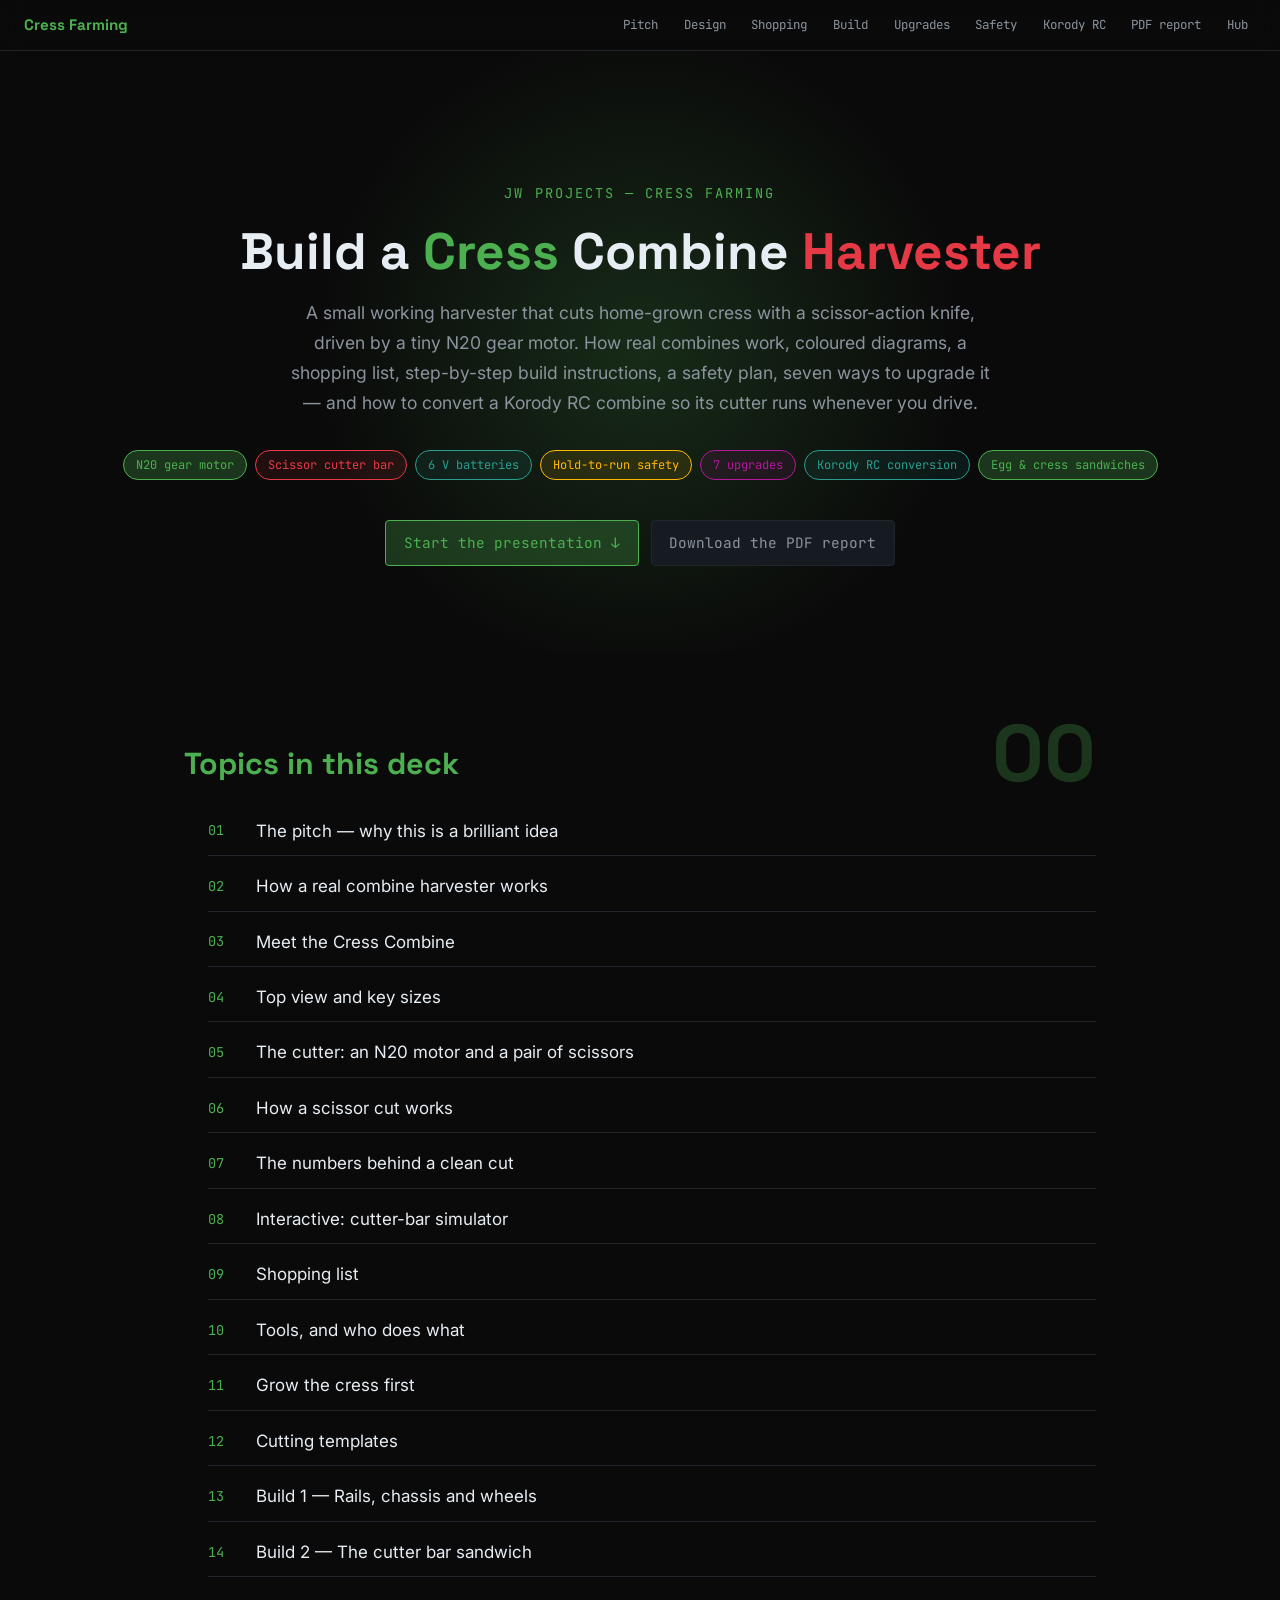
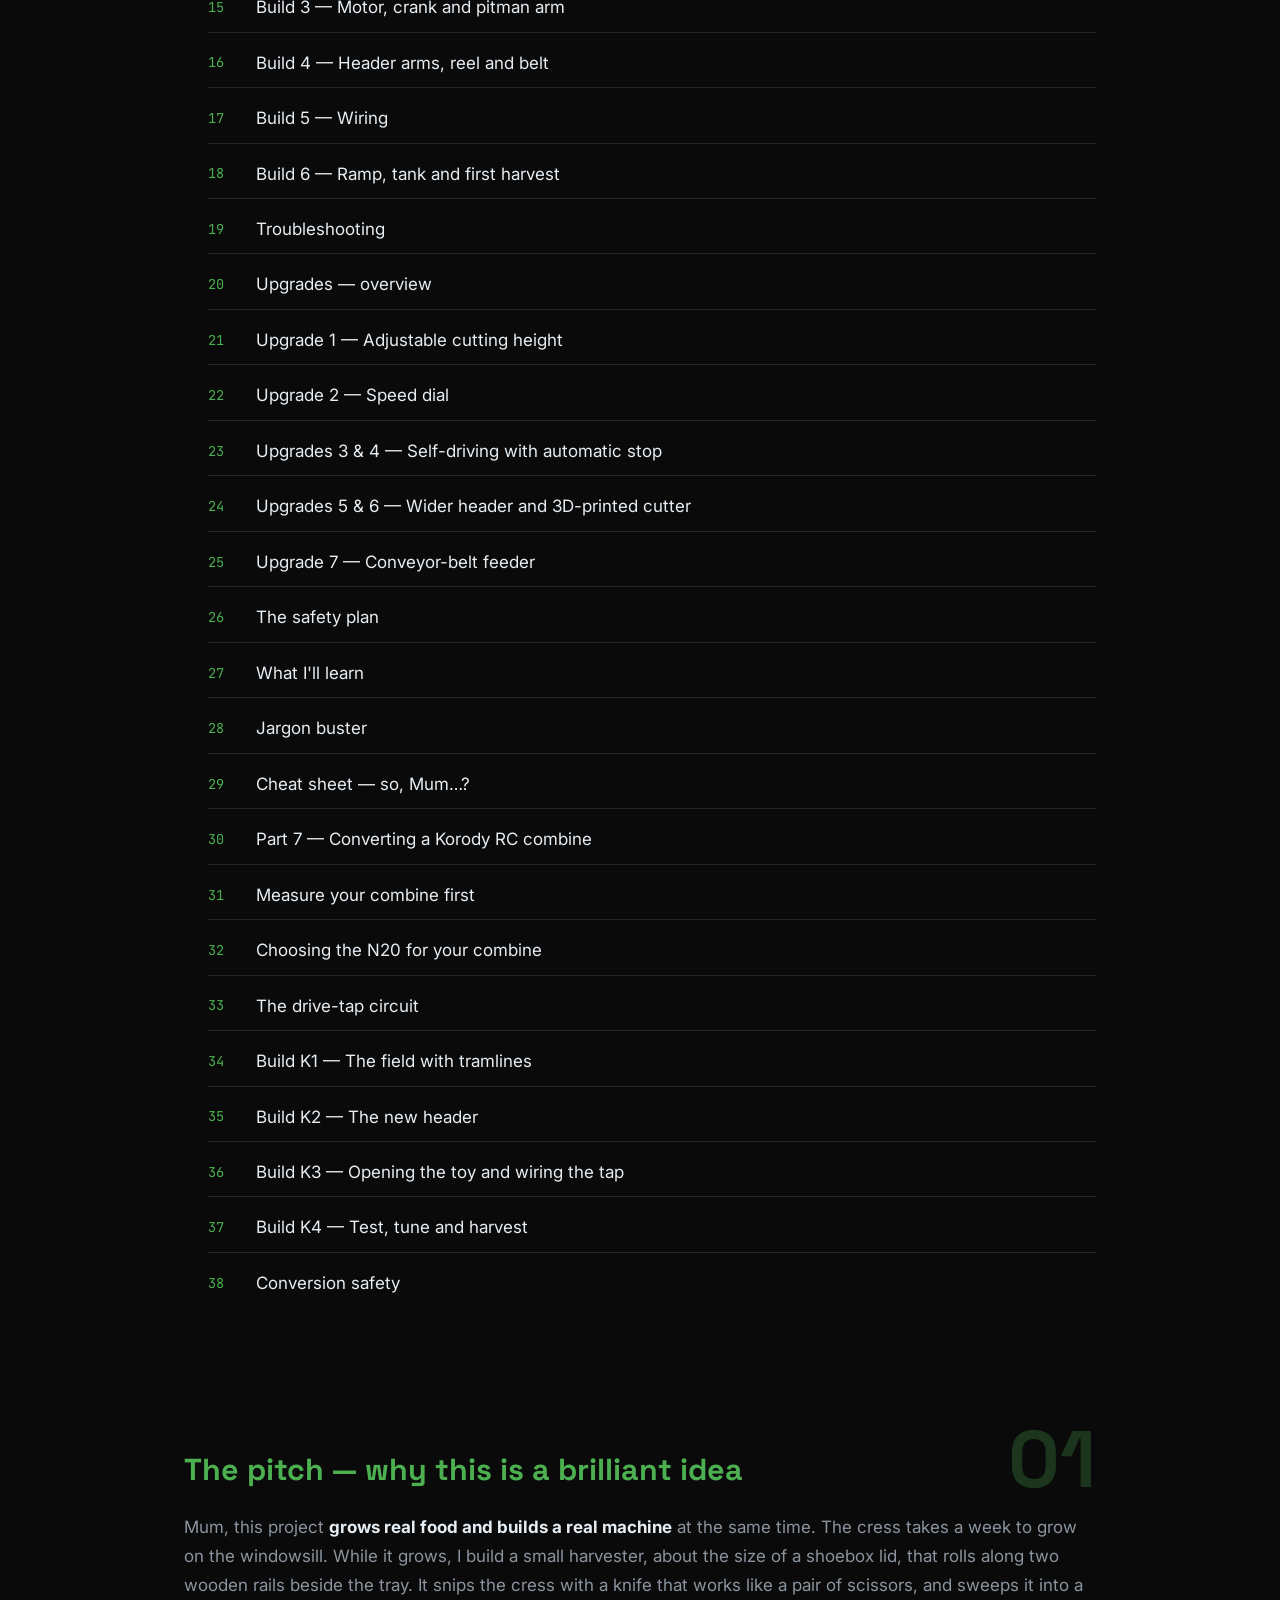
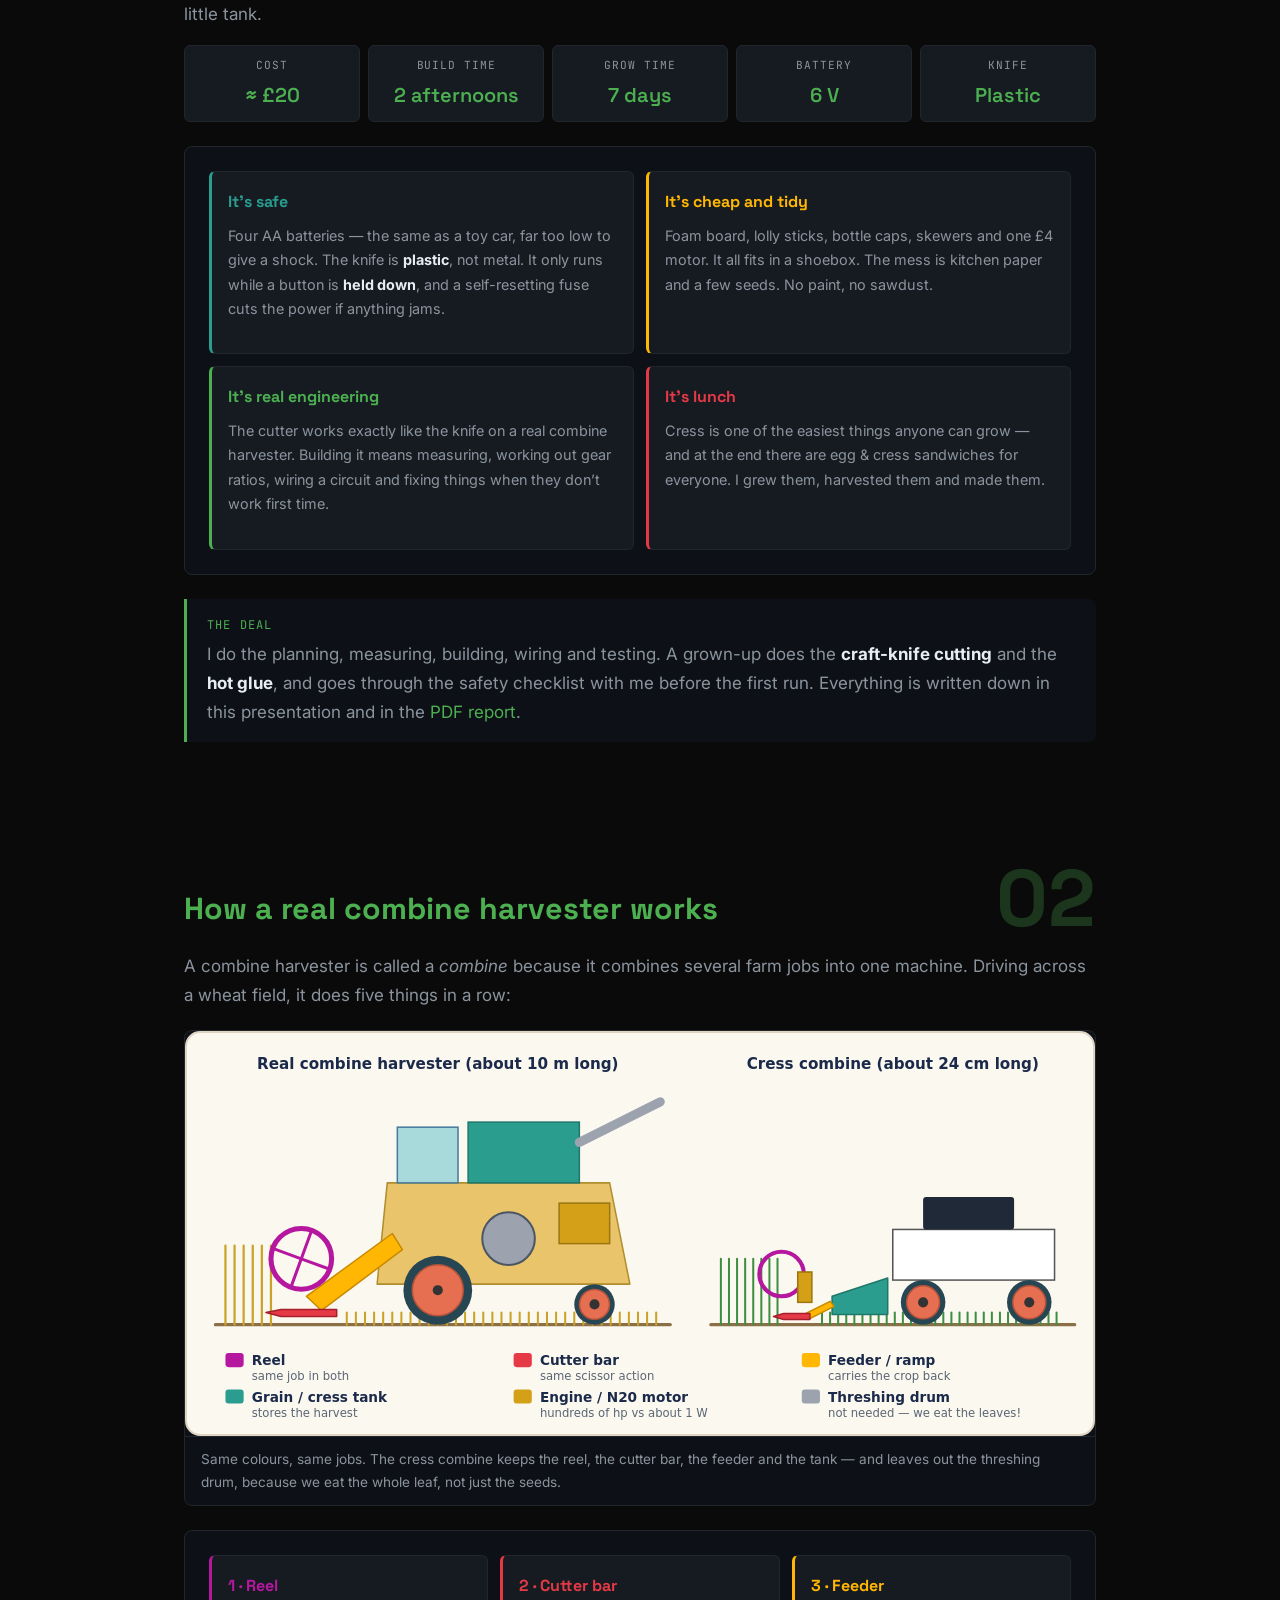
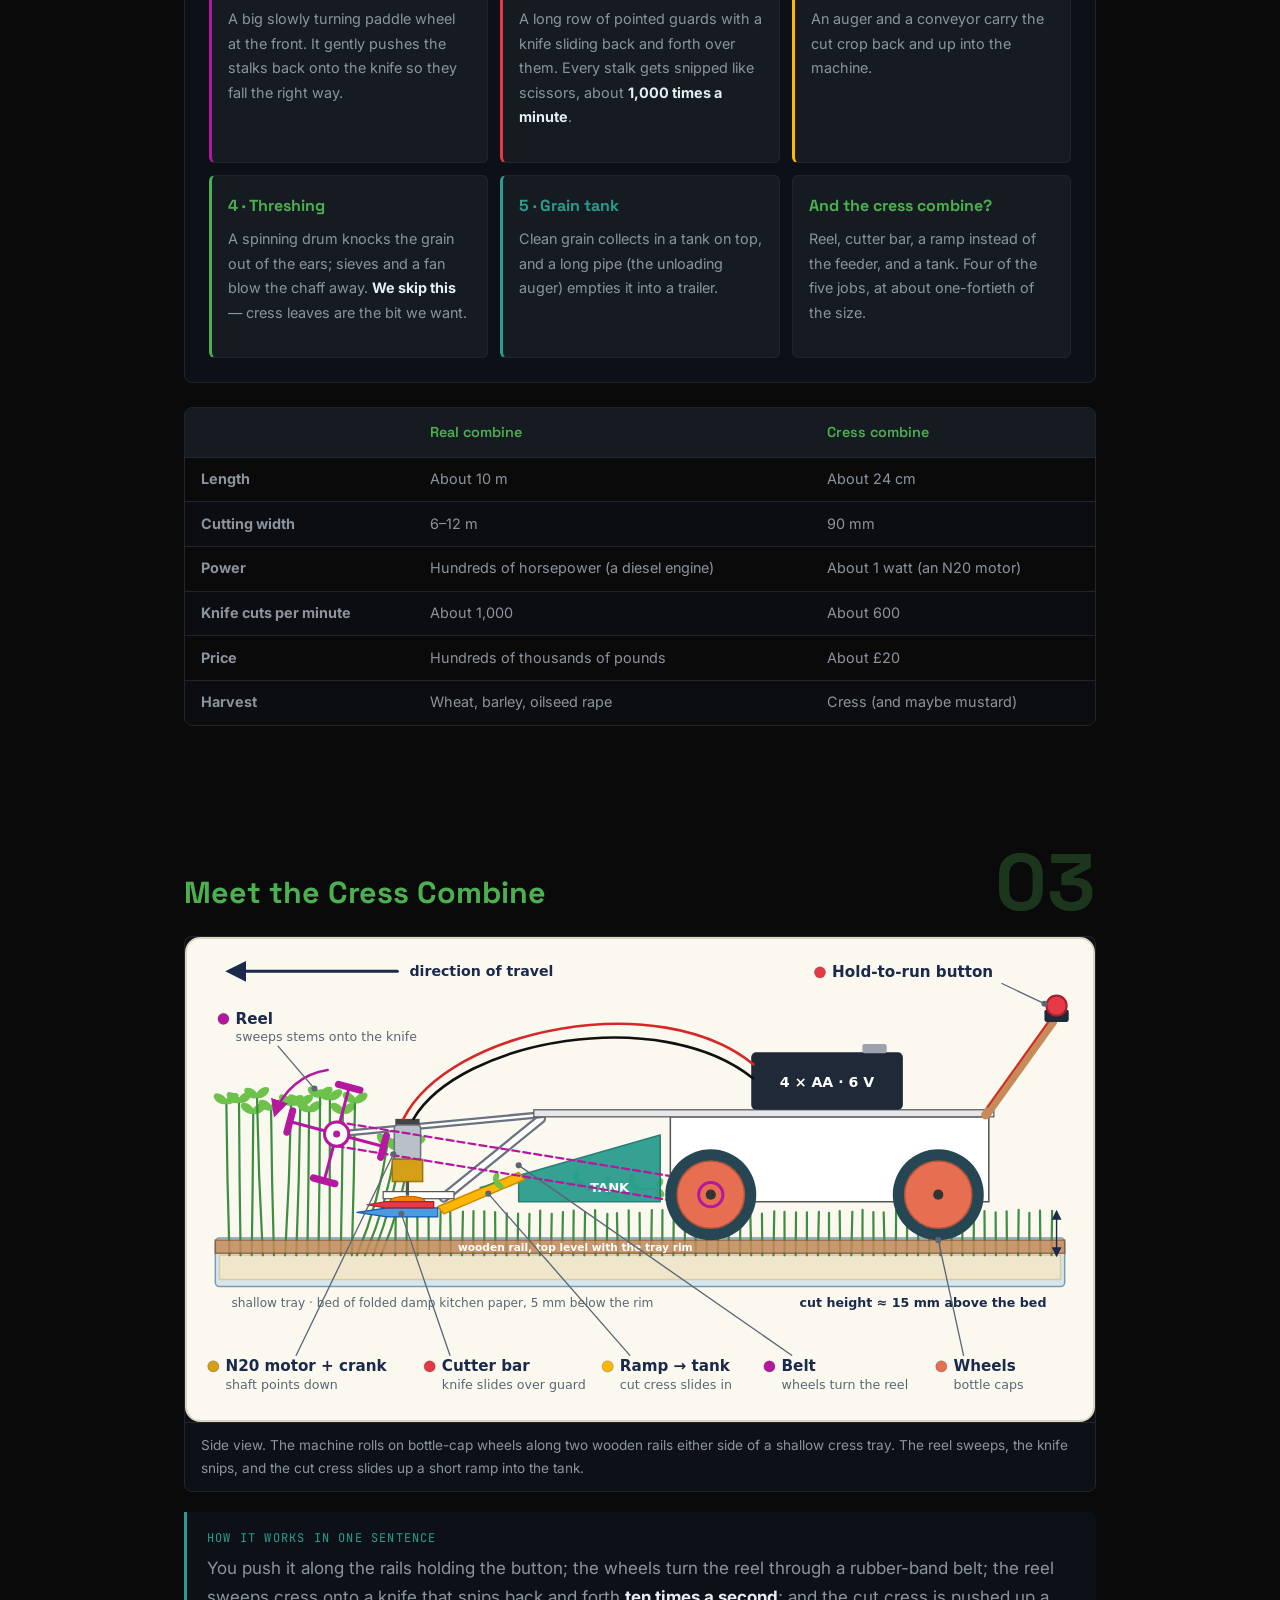
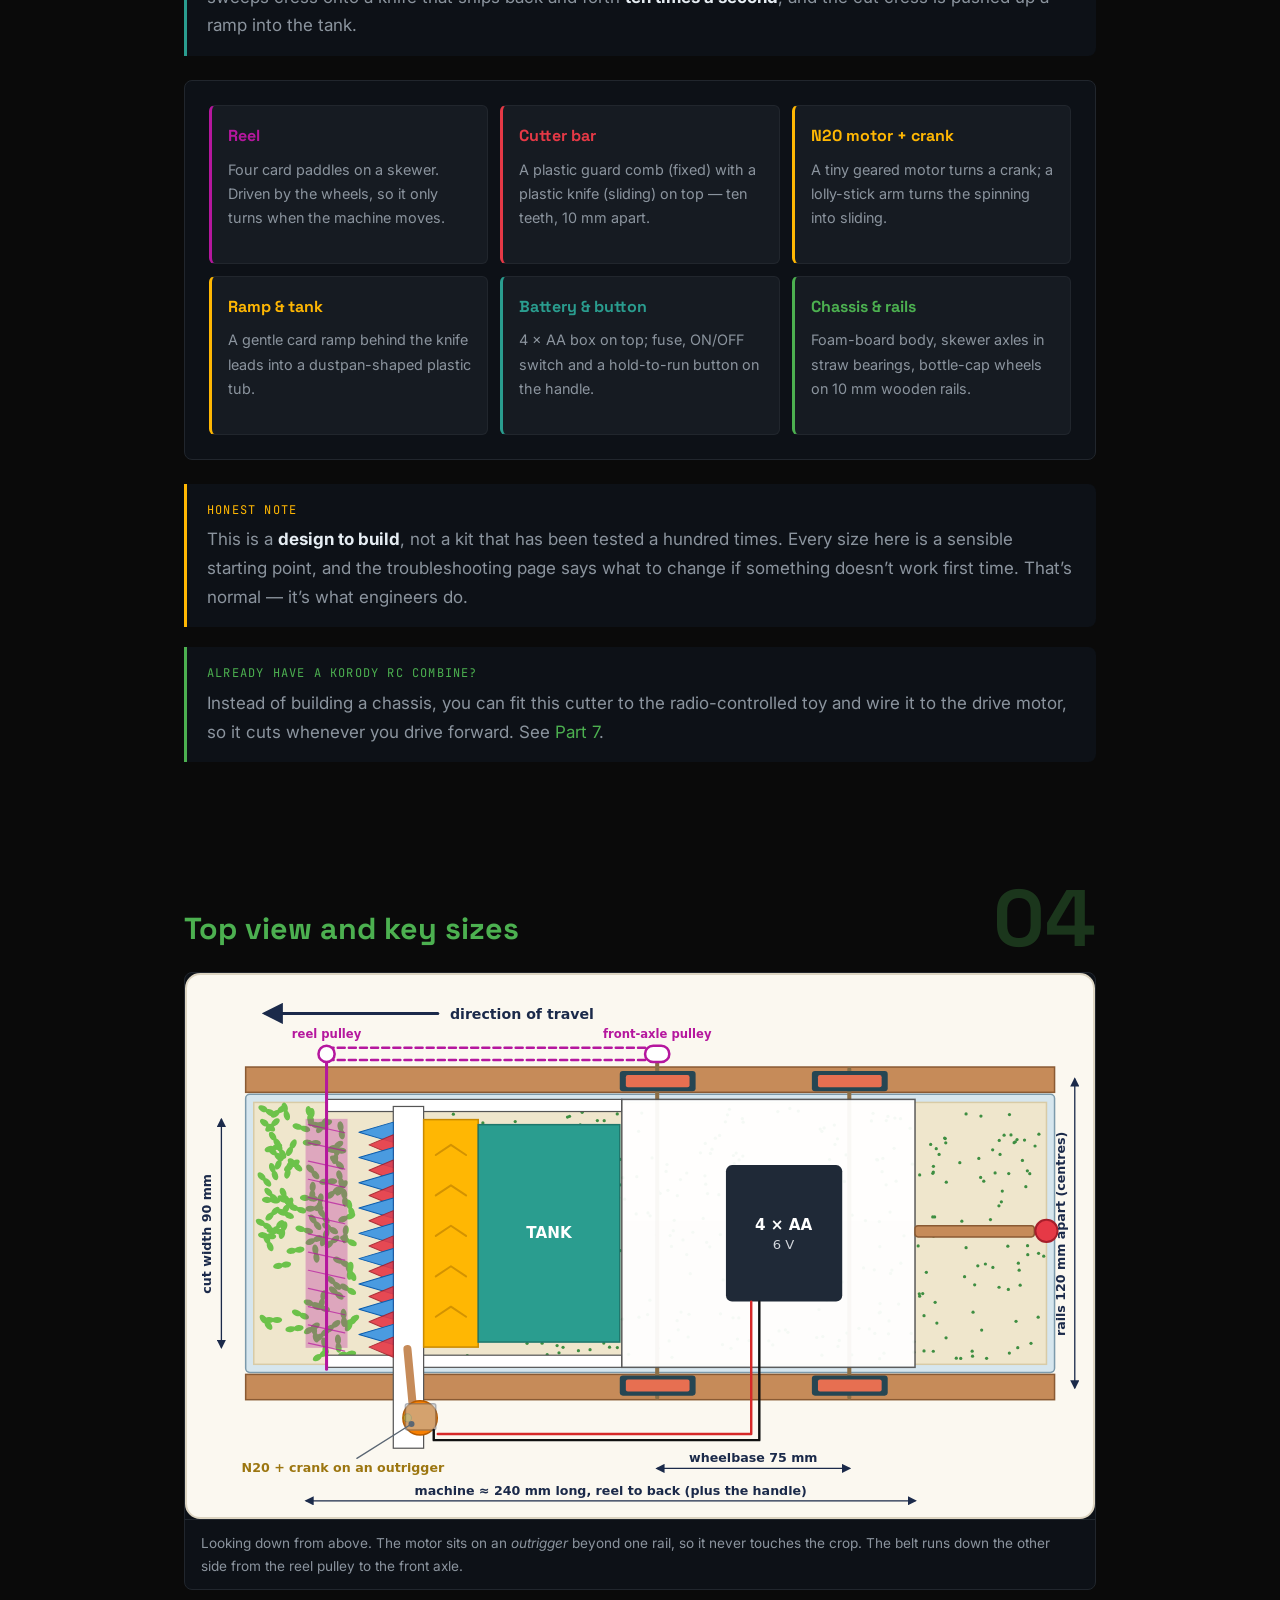
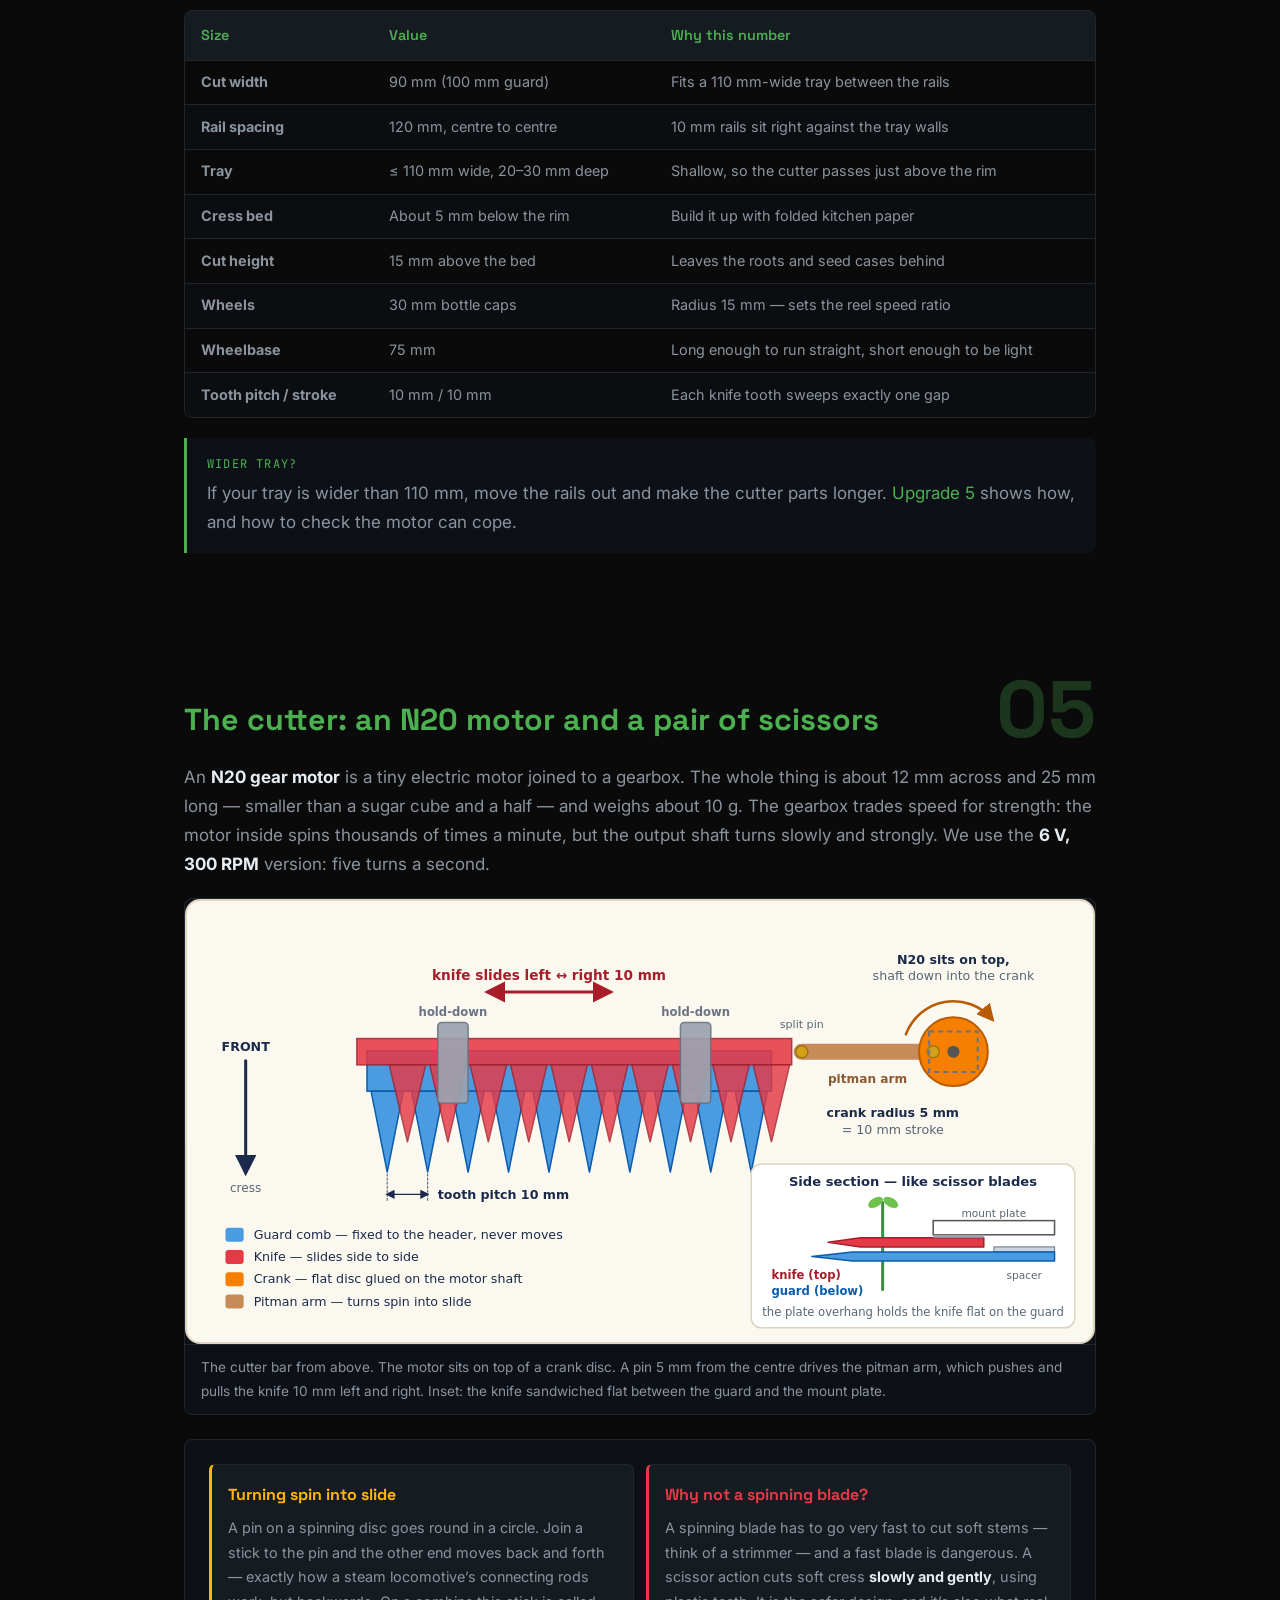
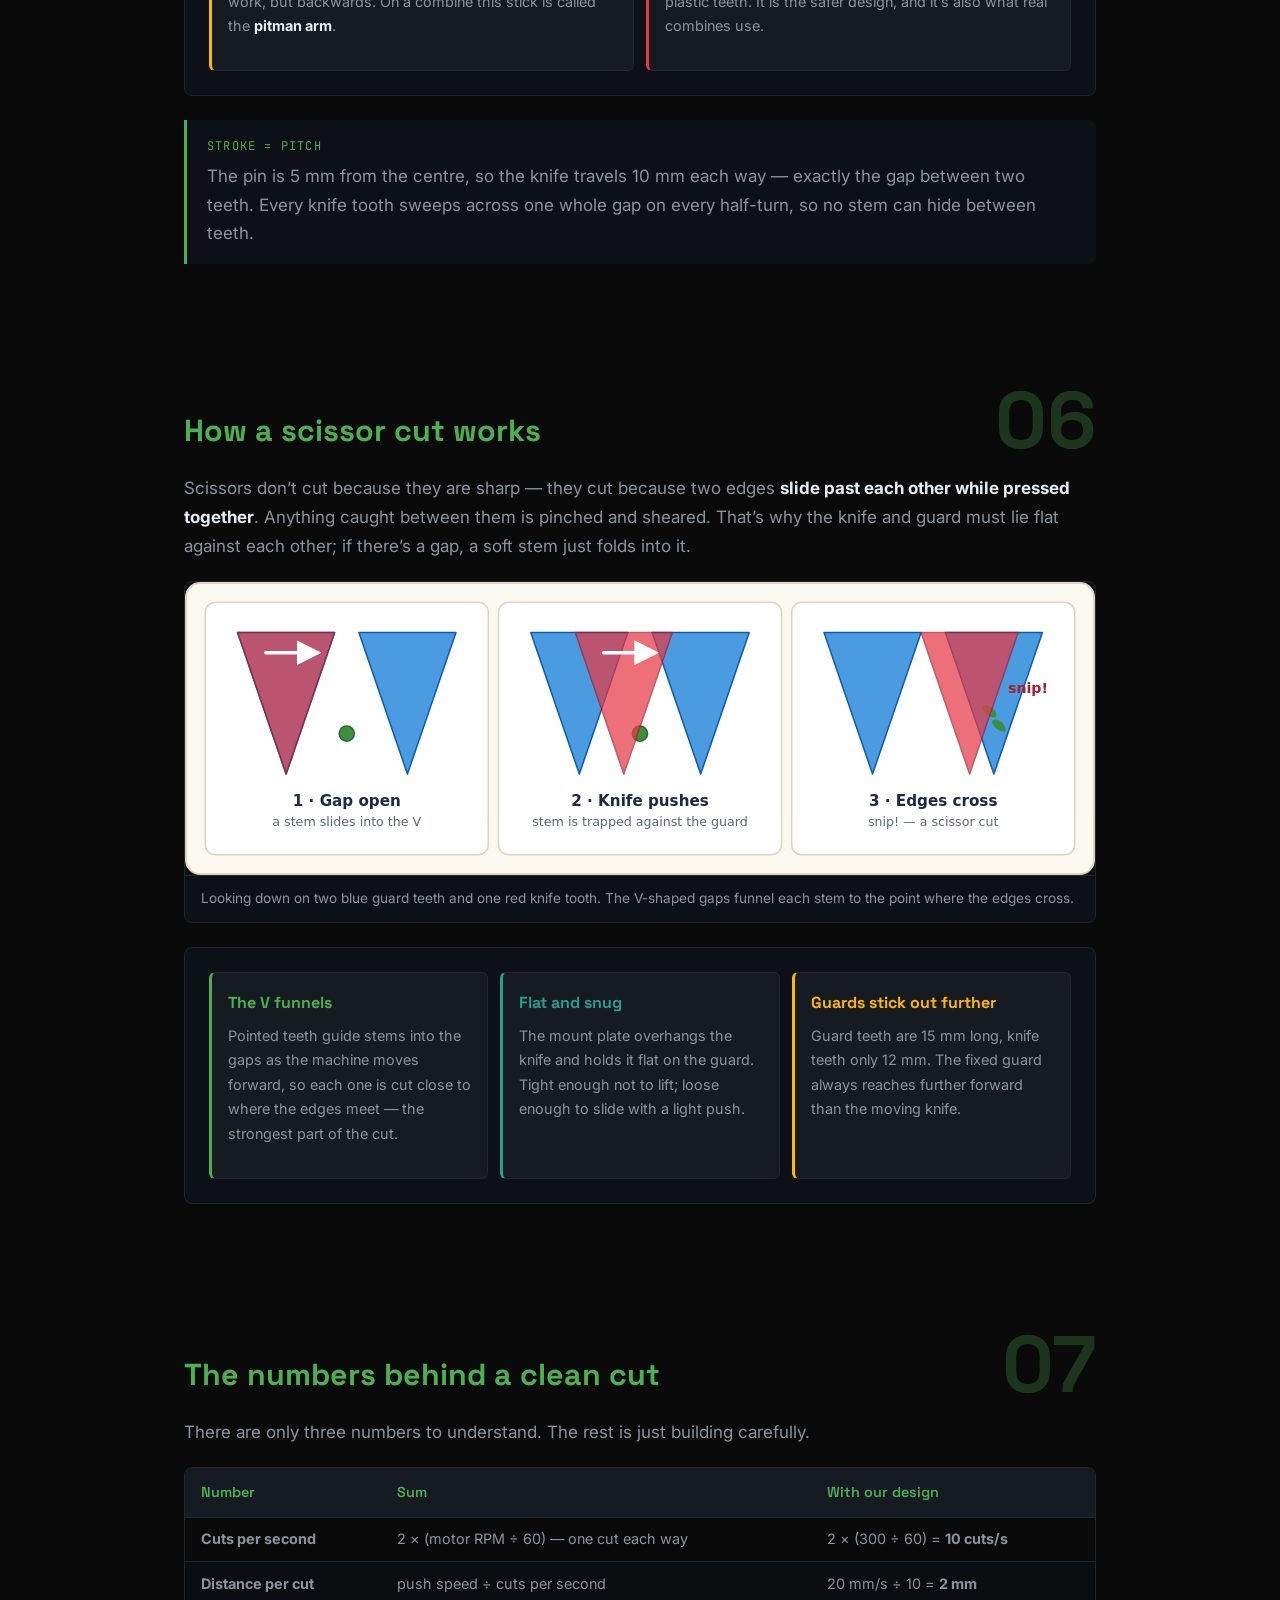
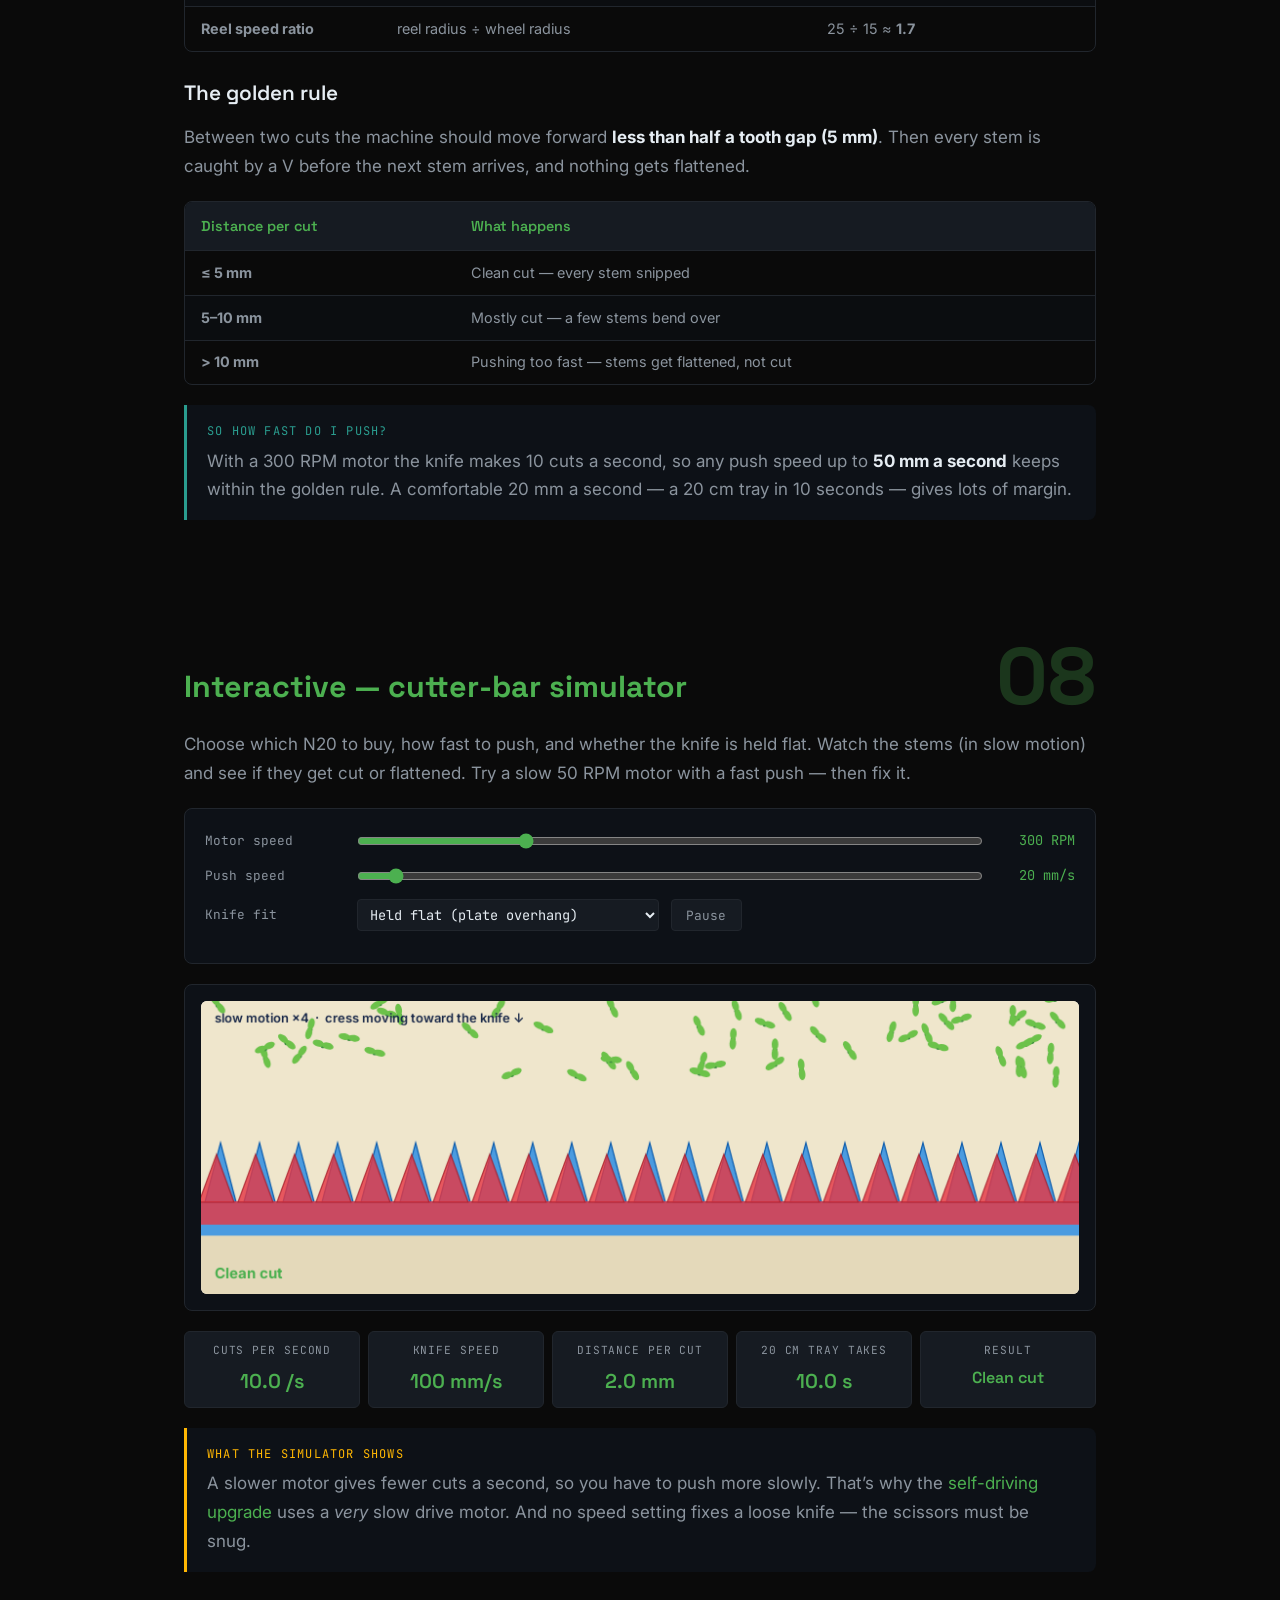
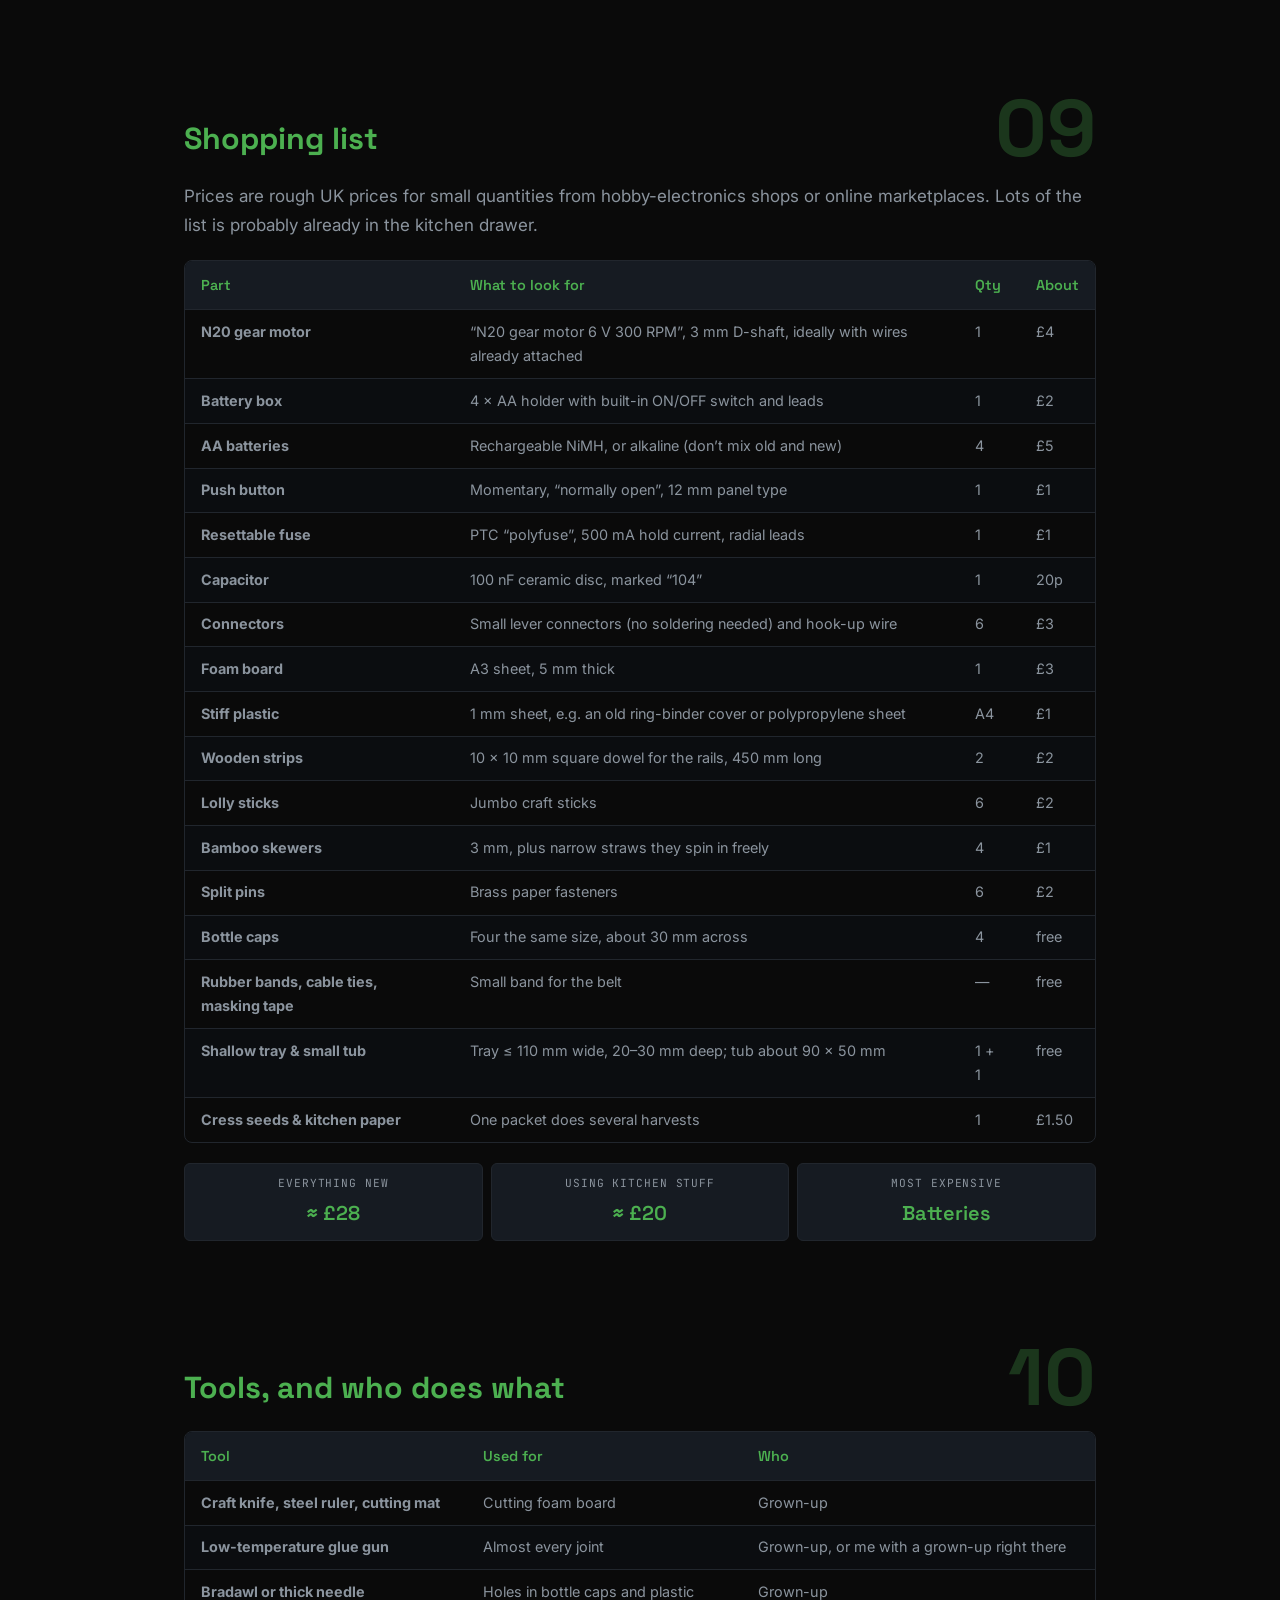
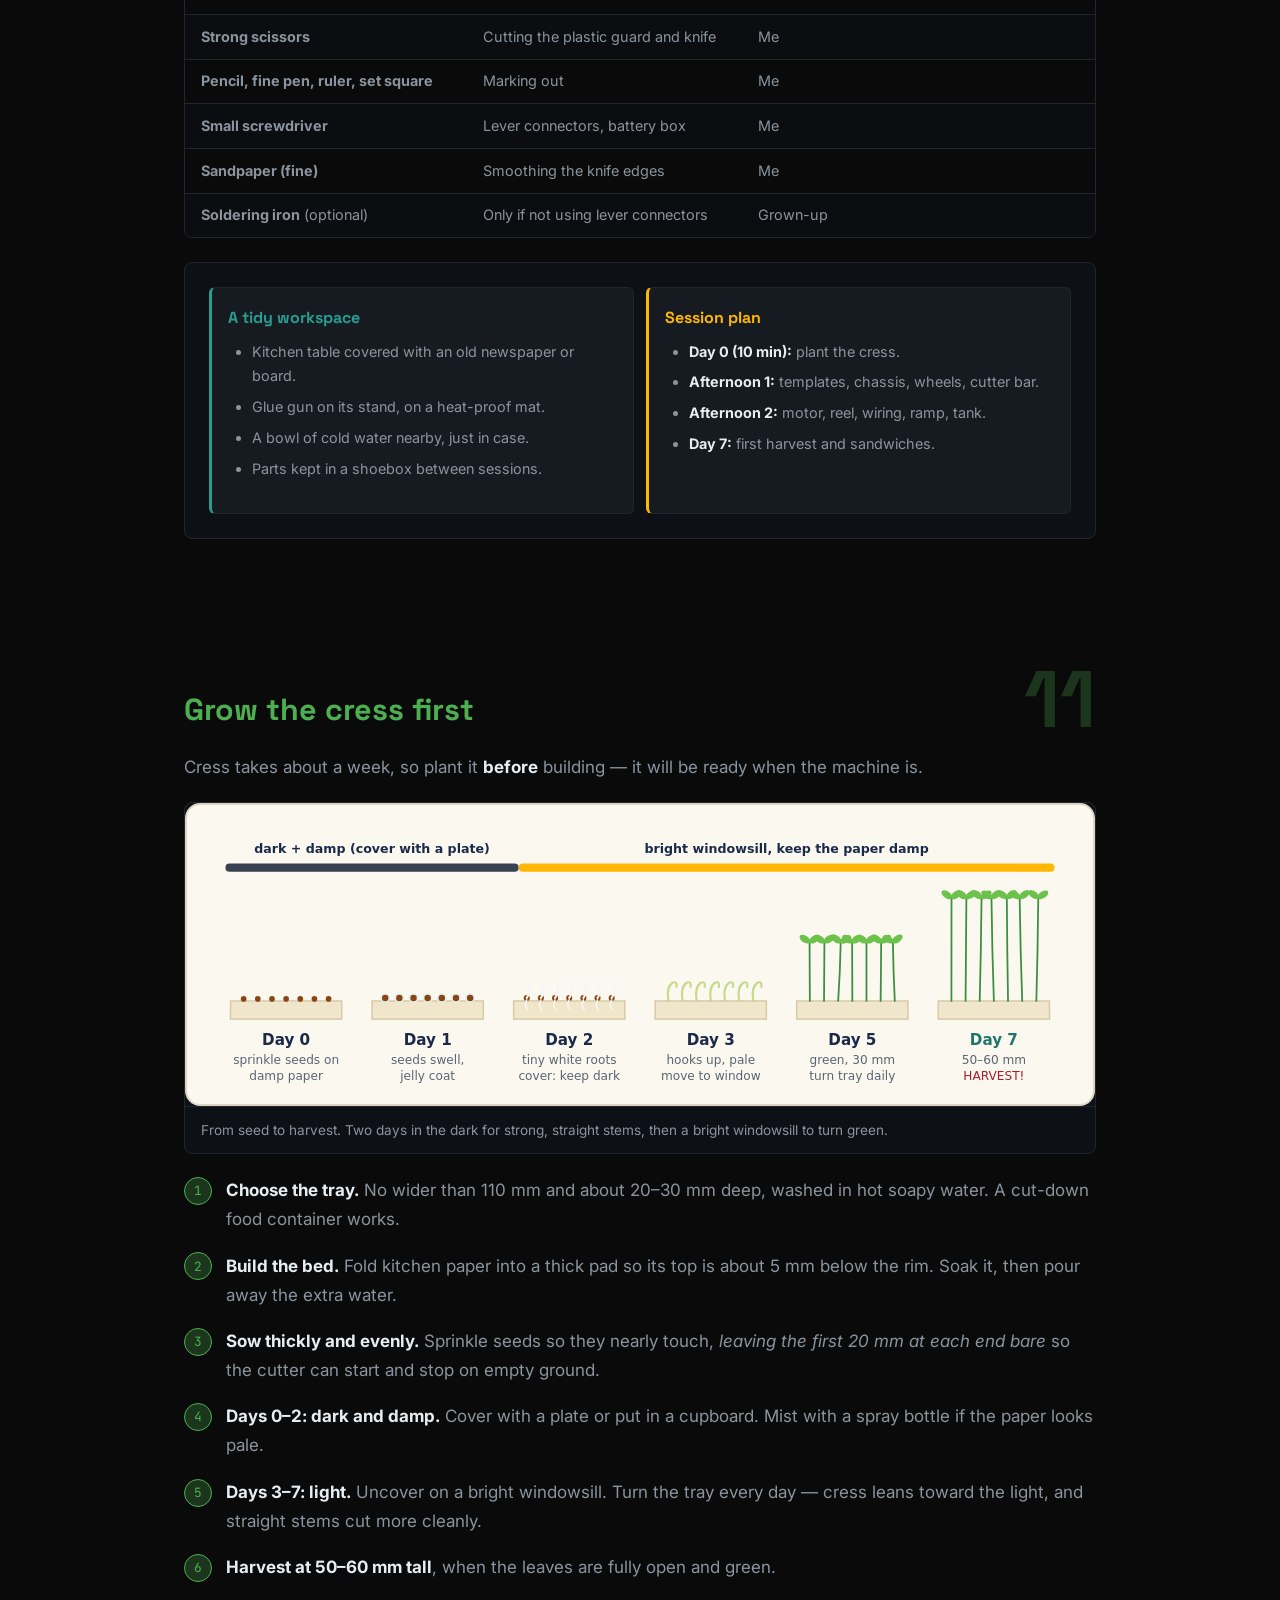
==== commit 34fe40fa: "Add Part 7: converting a Korody RC combine with a drive-tap N20 cutter Nine new slides and report ch" ====
--- a/index.html
+++ b/index.html
@@ -20,6 +20,7 @@
         <a href="#slide-12">Build</a>
         <a href="#slide-20">Upgrades</a>
         <a href="#slide-26">Safety</a>
+        <a href="#slide-30">Korody RC</a>
         <a href="Cress_Farming.pdf">PDF report</a>
         <a href="https://github.com/BrendanJamesLynskey/JW">Hub</a>
     </div>
@@ -28,13 +29,14 @@
 <header class="hero">
     <div class="series-label">JW Projects &mdash; Cress Farming</div>
     <h1>Build a <span class="accent">Cress</span> Combine <span class="accent-2">Harvester</span></h1>
-    <p class="subtitle">A small working harvester that cuts home-grown cress with a scissor-action knife, driven by a tiny N20 gear motor. How real combines work, coloured diagrams, a shopping list, step-by-step build instructions, a safety plan &mdash; and seven ways to upgrade it.</p>
+    <p class="subtitle">A small working harvester that cuts home-grown cress with a scissor-action knife, driven by a tiny N20 gear motor. How real combines work, coloured diagrams, a shopping list, step-by-step build instructions, a safety plan, seven ways to upgrade it &mdash; and how to convert a Korody RC combine so its cutter runs whenever you drive.</p>
     <div class="tags">
         <span class="tag">N20 gear motor</span>
         <span class="tag r">Scissor cutter bar</span>
         <span class="tag g">6 V batteries</span>
         <span class="tag y">Hold-to-run safety</span>
         <span class="tag p">7 upgrades</span>
+        <span class="tag g">Korody RC conversion</span>
         <span class="tag">Egg &amp; cress sandwiches</span>
     </div>
     <div class="actions">
@@ -76,6 +78,15 @@
         <li><a href="#slide-27">What I'll learn</a></li>
         <li><a href="#slide-28">Jargon buster</a></li>
         <li><a href="#slide-29">Cheat sheet &mdash; so, Mum&hellip;?</a></li>
+        <li><a href="#slide-30">Part 7 &mdash; Converting a Korody RC combine</a></li>
+        <li><a href="#slide-31">Measure your combine first</a></li>
+        <li><a href="#slide-32">Choosing the N20 for your combine</a></li>
+        <li><a href="#slide-33">The drive-tap circuit</a></li>
+        <li><a href="#slide-34">Build K1 &mdash; The field with tramlines</a></li>
+        <li><a href="#slide-35">Build K2 &mdash; The new header</a></li>
+        <li><a href="#slide-36">Build K3 &mdash; Opening the toy and wiring the tap</a></li>
+        <li><a href="#slide-37">Build K4 &mdash; Test, tune and harvest</a></li>
+        <li><a href="#slide-38">Conversion safety</a></li>
     </ul>
 </section>
 
@@ -215,6 +226,11 @@
     <div class="callout y">
         <div class="callout-label">Honest note</div>
         <p>This is a <strong>design to build</strong>, not a kit that has been tested a hundred times. Every size here is a sensible starting point, and the troubleshooting page says what to change if something doesn&rsquo;t work first time. That&rsquo;s normal &mdash; it&rsquo;s what engineers do.</p>
+    </div>
+
+    <div class="callout">
+        <div class="callout-label">Already have a Korody RC combine?</div>
+        <p>Instead of building a chassis, you can fit this cutter to the radio-controlled toy and wire it to the drive motor, so it cuts whenever you drive forward. See <a href="#slide-30">Part 7</a>.</p>
     </div>
 </section>
 
@@ -346,12 +362,12 @@
     <div class="control-panel">
         <div class="control-row">
             <label for="rpm">Motor speed</label>
-            <input type="range" id="rpm" min="50" max="600" value="300" step="25">
+            <input type="range" id="rpm" min="50" max="1000" value="300" step="25">
             <span class="val" id="rpm-val">300 RPM</span>
         </div>
         <div class="control-row">
             <label for="push">Push speed</label>
-            <input type="range" id="push" min="5" max="120" value="20" step="5">
+            <input type="range" id="push" min="5" max="300" value="20" step="5">
             <span class="val" id="push-val">20 mm/s</span>
         </div>
         <div class="control-row">
@@ -1116,6 +1132,7 @@
         <li><strong>Safety:</strong> 6 V batteries, plastic knife, fuse &rarr; switch &rarr; hold-to-run button, grown-up does knives and glue, batteries out before touching the cutter.</li>
         <li><strong>Cost and time:</strong> about &pound;20, two afternoons of building, one week of growing.</li>
         <li><strong>Upgrades:</strong> adjustable height, speed dial, self-driving with an automatic stop, wider header, 3D-printed cutter, conveyor feeder.</li>
+        <li><strong>Got a Korody RC combine?</strong> Part 7 fits the cutter to it and wires a 3 V N20 to the drive motor through a fuse and a diode, so the knife runs only while you drive forward.</li>
     </ul>
 
     <div class="callout g">
@@ -1124,6 +1141,297 @@
     </div>
 </section>
 
+<!-- ============================================================ KORODY RC CONVERSION -->
+<section class="slide" id="slide-30">
+    <div class="slide-number">30</div>
+    <h2>Converting a Korody RC combine</h2>
+    <p>Already got a <strong>Korody RC 1:24 combine harvester</strong> (model K-3602)? It&rsquo;s a radio-controlled toy about 28&nbsp;cm long, with a 3.7&nbsp;V rechargeable battery, lights, engine sound and a smoke effect. It comes with two front heads &mdash; but, as the model shops point out, they <em>don&rsquo;t actually cut</em>: they only spin when pushed against something.</p>
+    <p>This part turns it into a <strong>working</strong> cress harvester. We swap one head for our N20 scissor cutter and wire the N20 to the toy&rsquo;s own <strong>drive motor</strong> &mdash; so the knife runs only while you&rsquo;re driving forward.</p>
+
+    <figure class="diagram-fig">
+        <img src="diagrams/korody_overview.svg" alt="RC combine with the new N20 cutter header, catch tank and a tap circuit on the drive-motor wires, driving along tramlines beside a sunken cress tray">
+        <figcaption class="photo-caption">The toy drives along two foam-board tramlines either side of a sunken cress tray. The new header sits on the toy&rsquo;s head mount; its N20 is powered from the drive-motor wires through a small tap circuit, and it unplugs at a JST connector.</figcaption>
+    </figure>
+
+    <div class="diagram-grid cols-3">
+        <div class="diagram-panel g">
+            <h4>What stays</h4>
+            <p>The toy&rsquo;s body, wheels, drive and steering, radio, battery, charger, lights and sound. It still works as a normal toy with the header unplugged.</p>
+        </div>
+        <div class="diagram-panel y">
+            <h4>What&rsquo;s new</h4>
+            <p>A cutter header on the head mount, a 3&nbsp;V N20, a tap circuit (fuse, diode, cutter switch, plug) and a field with tramlines.</p>
+        </div>
+        <div class="diagram-panel r">
+            <h4>No longer needed</h4>
+            <p>The rails, handle, 4&nbsp;&times;&nbsp;AA box and hold-to-run button. The remote&rsquo;s stick becomes the hold-to-run control.</p>
+        </div>
+    </div>
+
+    <div class="callout g">
+        <div class="callout-label">Why wire the cutter to the drive motor?</div>
+        <p>No second battery and no button to forget: let go of the stick and the wheels and knife stop together. A diode means <strong>reversing doesn&rsquo;t cut</strong>, so you can back up safely. And if the toy&rsquo;s throttle is proportional, driving slower slows the knife too, so the distance between cuts stays roughly the same.</p>
+    </div>
+
+    <div class="callout y">
+        <div class="callout-label">Honest note</div>
+        <p>There are no published photos of the inside of the K-3602, or details of its motors, steering or how the heads clip on. So this part starts by <strong>measuring your combine</strong>, and every size is worked out from your measurements. Opening the toy will probably end its warranty, and the soldering is a grown-up job.</p>
+    </div>
+</section>
+
+<section class="slide" id="slide-31">
+    <div class="slide-number">31</div>
+    <h2>Measure your combine first</h2>
+    <p>Six measurements decide every choice in the conversion. Write them in a notebook &mdash; you&rsquo;ll use them on the next four pages.</p>
+
+    <div class="table-wrap">
+        <table>
+            <thead><tr><th>#</th><th>Measure</th><th>How</th><th>It decides</th></tr></thead>
+            <tbody>
+                <tr><td>1</td><td><strong>Top speed</strong></td><td>Mark 1&nbsp;m on the floor with tape. Drive the whole way at full stick and time it on a phone stopwatch. Do three runs and average. Speed in mm/s = 1000 &divide; seconds.</td><td>Which N20 to buy</td></tr>
+                <tr><td>2</td><td><strong>Throttle type</strong></td><td>Nudge the stick gently. If the combine creeps slowly, it&rsquo;s <em>proportional</em>; if it jumps straight to full speed, it&rsquo;s <em>on/off</em>.</td><td>Whether you can just drive slowly</td></tr>
+                <tr><td>3</td><td><strong>Tyre gap</strong></td><td>From the inside face of one front tyre to the inside face of the other. Check the rear tyres too and use the smaller gap. Also measure tyre width.</td><td>Tray width and tramline spacing</td></tr>
+                <tr><td>4</td><td><strong>Header width and mount</strong></td><td>Measure the supplied heads&rsquo; width. Watch closely how a head clips on and off.</td><td>Cut width and the bracket</td></tr>
+                <tr><td>5</td><td><strong>Knife height H</strong></td><td>After Build K2: combine on a flat table, measure from the table to the underside of the knife.</td><td>How deep the cress bed sits</td></tr>
+                <tr><td>6</td><td><strong>Forward wire</strong></td><td>During Build K3, with the LED tester below.</td><td>Which way round the diode goes</td></tr>
+            </tbody>
+        </table>
+    </div>
+
+    <figure class="diagram-fig">
+        <img src="diagrams/korody_polarity.svg" alt="LED and resistor clipped across the drive motor terminals: lit means the long-leg wire is positive in forward">
+        <figcaption class="photo-caption">An LED only lights when current flows from its long leg to its short leg. Clip an LED and a 100&nbsp;&Omega; resistor across the drive-motor terminals, lift the wheels, and press forward. When it lights, the wire on the long leg is <strong>wire A</strong>, the + wire in forward. Mark it with tape.</figcaption>
+    </figure>
+</section>
+
+<section class="slide" id="slide-32">
+    <div class="slide-number">32</div>
+    <h2>Choosing the N20 for your combine</h2>
+    <p>A radio-controlled toy drives much faster than you push by hand, so the knife needs more cuts per second to keep to the <a href="#slide-07">golden rule</a> of less than 5&nbsp;mm between cuts. Use your measured speed:</p>
+
+    <div class="table-wrap">
+        <table>
+            <thead><tr><th>Number</th><th>Sum</th></tr></thead>
+            <tbody>
+                <tr><td><strong>Cuts per second</strong></td><td>N20 RPM &divide; 30</td></tr>
+                <tr><td><strong>Distance per cut</strong></td><td>30 &times; speed (mm/s) &divide; RPM</td></tr>
+                <tr><td><strong>Clean cut needs</strong></td><td>RPM &ge; 6 &times; speed (mm/s)</td></tr>
+                <tr><td><strong>&ldquo;Mostly cut&rdquo; needs</strong></td><td>RPM &ge; 3 &times; speed (mm/s)</td></tr>
+            </tbody>
+        </table>
+    </div>
+
+    <div class="table-wrap">
+        <table>
+            <thead><tr><th>Measured speed</th><th>RPM for a clean cut</th><th>RPM for &ldquo;mostly cut&rdquo;</th><th>What to do</th></tr></thead>
+            <tbody>
+                <tr><td>50 mm/s</td><td>300</td><td>150</td><td>Buy a 3 V, 300 RPM N20</td></tr>
+                <tr><td>100 mm/s</td><td>600</td><td>300</td><td>Buy a 3 V N20 of about 500&ndash;600 RPM</td></tr>
+                <tr><td>150 mm/s</td><td>900</td><td>450</td><td>Buy about 500 RPM, and drive gently or use field mode</td></tr>
+                <tr><td>200 mm/s or more</td><td>1,200+</td><td>600+</td><td>Slow the combine down: drive gently, or fit field mode</td></tr>
+            </tbody>
+        </table>
+    </div>
+
+    <div class="diagram-grid cols-3">
+        <div class="diagram-panel y">
+            <h4>Buy a 3 V N20</h4>
+            <p>The toy&rsquo;s battery is 3.7&nbsp;V, and the diode drops about 0.4&nbsp;V, leaving roughly 3.3&nbsp;V &mdash; right for a <strong>3&nbsp;V</strong> motor. A 6&nbsp;V N20 would run at only about half its rated speed. Pick a listing that gives the RPM at 3&nbsp;V.</p>
+        </div>
+        <div class="diagram-panel r">
+            <h4>Faster motors are weaker</h4>
+            <p>The gearbox trades speed for force, so a 900&nbsp;RPM N20 has roughly a third of the turning force of a 300&nbsp;RPM one. With a fast motor, keep the cut width to 120&nbsp;mm or less and wax the knife well.</p>
+        </div>
+        <div class="diagram-panel g">
+            <h4>Too fast?</h4>
+            <p>With <strong>proportional</strong> throttle, just drive gently. With <strong>on/off</strong> throttle, add the optional <strong>field-mode</strong> resistor on the next page: it slows the wheels but not the knife.</p>
+        </div>
+    </div>
+
+    <div class="callout deck-only">
+        <div class="callout-label">Try your numbers</div>
+        <p>Put your measured speed and a motor RPM into the <a href="#slide-08">cutter-bar simulator</a> and see whether the stems get cut or flattened.</p>
+    </div>
+</section>
+
+<section class="slide" id="slide-33">
+    <div class="slide-number">33</div>
+    <h2>The drive-tap circuit</h2>
+    <p>The toy&rsquo;s circuit board sends power down two wires to the drive motor: one way round to go forward, the other way round to reverse. We <strong>tap</strong> those two wires and send some of that power to the N20.</p>
+
+    <figure class="diagram-fig">
+        <img src="diagrams/korody_wiring.svg" alt="Tap on the drive motor wires through a 300 mA fuse, Schottky diode, cutter switch and JST plug to a 3 V N20, with an optional field-mode resistor">
+        <figcaption class="photo-caption">Wire A is the one that is + when driving forward. The tap goes fuse &rarr; diode &rarr; cutter switch &rarr; plug &rarr; N20, and back to wire B. The dashed box is optional: a resistor that slows only the wheels, with a switch to bypass it.</figcaption>
+    </figure>
+
+    <div class="diagram-grid cols-2">
+        <div class="diagram-panel y">
+            <h4>Fuse &mdash; protects the toy</h4>
+            <p>The toy&rsquo;s motor-driver chip was sized for the toy&rsquo;s own motors. The 300&nbsp;mA self-resetting fuse makes sure a jammed knife can never pull too much current through it.</p>
+        </div>
+        <div class="diagram-panel">
+            <h4>Diode &mdash; forward only</h4>
+            <p>A diode is a one-way valve for electricity. Forward: it lets current through and the knife cuts. Reverse: it blocks, so backing up doesn&rsquo;t cut. A <strong>Schottky</strong> diode wastes less voltage than an ordinary one.</p>
+        </div>
+        <div class="diagram-panel g">
+            <h4>Cutter switch and plug</h4>
+            <p>Switch OFF to drive around without cutting. The JST plug lets the header come off, turning it back into a normal toy.</p>
+        </div>
+        <div class="diagram-panel r">
+            <h4>Field mode (optional)</h4>
+            <p>A 2.2&nbsp;&Omega; resistor in wire A <em>after</em> the tap slows the wheels but not the knife. A bypass switch across it gives full speed back. Try 1&ndash;4.7&nbsp;&Omega;: bigger is slower but weaker.</p>
+        </div>
+    </div>
+
+    <div class="table-wrap">
+        <table>
+            <thead><tr><th>Part</th><th>What to look for</th><th>About</th></tr></thead>
+            <tbody>
+                <tr><td><strong>N20 gear motor</strong></td><td>3 V rated, RPM from the table on the previous page, 3 mm D-shaft</td><td>&pound;4</td></tr>
+                <tr><td><strong>Schottky diode</strong></td><td>1N5819 (1 A)</td><td>10p</td></tr>
+                <tr><td><strong>Resettable fuse</strong></td><td>PTC polyfuse, 300 mA hold current</td><td>&pound;1</td></tr>
+                <tr><td><strong>Capacitor</strong></td><td>100 nF ceramic (&ldquo;104&rdquo;)</td><td>20p</td></tr>
+                <tr><td><strong>Cutter switch</strong></td><td>Mini slide switch</td><td>&pound;1</td></tr>
+                <tr><td><strong>Plug and socket</strong></td><td>2-pin JST pair with short leads</td><td>&pound;2</td></tr>
+                <tr><td><strong>Wire and heat-shrink</strong></td><td>Thin silicone wire (26 AWG), small heat-shrink tubing</td><td>&pound;3</td></tr>
+                <tr><td><strong>LED tester</strong></td><td>Any LED, 100 &Omega; resistor, two crocodile-clip leads</td><td>&pound;1</td></tr>
+                <tr><td><strong>Field mode</strong> (optional)</td><td>2.2 &Omega; 2 W resistor, second mini slide switch</td><td>60p</td></tr>
+                <tr><td><strong>Header</strong></td><td>Foam board, 1 mm plastic, lolly stick, split pins, small tub &mdash; as in the main build</td><td>&mdash;</td></tr>
+            </tbody>
+        </table>
+    </div>
+</section>
+
+<section class="slide" id="slide-34">
+    <div class="slide-number">34</div>
+    <h2>Build K1 &mdash; The field with tramlines</h2>
+    <p>A combine this size can&rsquo;t drive over the tray walls, and its tyres shouldn&rsquo;t squash the crop. So it drives along two raised <strong>tramlines</strong> &mdash; the same name farmers use for the wheel tracks left in a field &mdash; with the cress tray sunk between them.</p>
+
+    <figure class="diagram-fig">
+        <img src="diagrams/korody_field.svg" alt="Front view: tyres on two foam-board tramlines, sunken tray between them, knife height H and a 15 mm cut">
+        <figcaption class="photo-caption">Seen from the front. Tramline tops are level with the tray rim. The knife runs H above the tramlines, so the cress bed sits (15 &minus; H)&nbsp;mm below them to give a 15&nbsp;mm cut.</figcaption>
+    </figure>
+
+    <ol class="steps">
+        <li><strong>Choose the tray.</strong> Its outside width must be at most your <strong>tyre gap &minus; 20&nbsp;mm</strong> (measurement 3). A 140&nbsp;mm gap allows a 120&nbsp;mm tray. It should be 20&ndash;30&nbsp;mm deep.</li>
+        <li><strong>Base board.</strong> At least 700&nbsp;mm long and 100&nbsp;mm wider than the combine. Put the tray in the middle with a 250&nbsp;mm run-up at each end.</li>
+        <li><strong>Tramlines.</strong> Stack and glue foam-board strips until they&rsquo;re as tall as the tray rim. Each strip is the tyre width + 30&nbsp;mm wide. Glue them alongside the tray so each tyre runs down the middle of its tramline. <span class="who">grown-up: knife and glue</span></li>
+        <li><strong>Kerbs.</strong> Glue lolly sticks on edge along both sides of each tramline, leaving about 5&nbsp;mm of space either side of the tyre. They nudge the combine straight if the steering drifts.</li>
+        <li><strong>Ramps.</strong> At each end, a foam-board wedge at least 120&nbsp;mm long lets the combine drive up onto the tramlines. If it struggles, make the ramp longer.</li>
+        <li><strong>The bed.</strong> After Build K2, when you know H: fold kitchen paper so the bed surface is <strong>(15 &minus; H)&nbsp;mm</strong> below the rim. If H is 5&nbsp;mm, the bed sits 10&nbsp;mm down. Then sow as on <a href="#slide-11">the growing page</a>.</li>
+    </ol>
+</section>
+
+<section class="slide" id="slide-35">
+    <div class="slide-number">35</div>
+    <h2>Build K2 &mdash; The new header</h2>
+    <p>The header is the same scissor cutter as the main build, resized for your combine and fixed to the part of a spare head that clips onto the toy.</p>
+
+    <figure class="diagram-fig">
+        <img src="diagrams/korody_header.svg" alt="Top view of the header: guard and knife teeth, mount plate, catch tank, N20 and crank inside the header width, frame arms to the clip part of the spare head, and JST plug">
+        <figcaption class="photo-caption">From above. The N20 and crank sit on the mount plate inside the header&rsquo;s width, the catch tank is right behind the knife, and two foam-board arms join everything to the clip kept from the spare head.</figcaption>
+    </figure>
+
+    <ol class="steps">
+        <li><strong>Choose the cut width.</strong> At least tray width + 10&nbsp;mm; at most header width &minus; 60&nbsp;mm; and no more than 120&nbsp;mm with a fast N20. Number of teeth = cut width &divide; 10.</li>
+        <li><strong>Build the cutter sandwich</strong> exactly as in <a href="#slide-14">Build 2</a>, resized: guard comb = cut width, knife = cut width + 12&nbsp;mm, mount plate = cut width + 60&nbsp;mm, spacer = cut width.</li>
+        <li><strong>Motor and crank</strong> as in <a href="#slide-15">Build 3</a>, using the 3&nbsp;V N20. The shaft hole is 47&nbsp;mm past the end of the guard and 15&nbsp;mm from the back of the plate. Solder or clip the 100&nbsp;nF capacitor across the motor.</li>
+        <li><strong>The clip.</strong> Choose the head you&rsquo;ll give up; the folding low-level head is a good choice. Study how it attaches, then carefully cut away everything except the part that clips onto the toy, and file it smooth. <span class="who">grown-up: junior hacksaw</span></li>
+        <li><strong>Frame.</strong> Glue two foam-board arms from the back of the mount plate to the clip, and pin each joint with a split pin. Glue the catch tank &mdash; a small tub with its front wall cut down to 8&nbsp;mm &mdash; between the arms, just behind the knife. <span class="who">grown-up: glue</span></li>
+        <li><strong>Plug.</strong> Glue the JST plug to the frame near the clip, wire it to the N20 red-to-red, and tie the wires clear of the crank.</li>
+        <li><strong>Weigh and balance.</strong> Aim for 50&nbsp;g or less on kitchen scales. Clip it on. If the nose dips or the wheels spin, put a few coins stuck with sticky tack inside the grain tank.</li>
+        <li><strong>Check the steering.</strong> Turn fully left and right: the header must not rub the front tyres. Then <strong>measure H</strong> (measurement 5).</li>
+    </ol>
+
+    <div class="callout">
+        <div class="callout-label">If the heads fix on differently</div>
+        <p>Copy the clip shape in layers of foam board, or design and 3D-print a bracket that matches it, as in <a href="#slide-24">Upgrade 6</a>.</p>
+    </div>
+</section>
+
+<section class="slide" id="slide-36">
+    <div class="slide-number">36</div>
+    <h2>Build K3 &mdash; Opening the toy and wiring the tap</h2>
+    <p>This is the part where a grown-up takes charge. There&rsquo;s a lithium-ion battery inside, and the joints need soldering.</p>
+
+    <ol class="steps">
+        <li><strong>Power off.</strong> Switch the toy off. If its battery comes out, take it out and put it somewhere safe. Never cut, pierce or solder anywhere near the battery. <span class="who">grown-up</span></li>
+        <li><strong>Open it up.</strong> Take a photo before each step. Undo the screws underneath with a small cross-head screwdriver and keep them in an egg box in order. Don&rsquo;t force clips. <span class="who">grown-up</span></li>
+        <li><strong>Find the drive motor</strong> &mdash; the one geared to the wheels that turn when you go forward and back, not the one that steers. Follow its two wires to the circuit board.</li>
+        <li><strong>Find wire A.</strong> Battery back in, body open, wheels off the table. Clip the LED tester across the drive-motor terminals and press forward (see <a href="#slide-31">the tester</a>). Mark wire A with tape. <strong>Battery out again.</strong></li>
+        <li><strong>Solder the tap.</strong> Solder a 15&nbsp;cm red silicone wire to wire A and a black one to wire B, where they join the motor, and cover the joints with heat-shrink. If you&rsquo;re fitting field mode, make the tap at the <em>board</em> end of the motor wires instead. <span class="who">grown-up: soldering</span></li>
+        <li><strong>Fuse and diode</strong> in the red wire, close to the tap: fuse first, then the 1N5819 with its <strong>stripe pointing away from the toy</strong>, towards the N20. Heat-shrink over both. <span class="who">grown-up: soldering</span></li>
+        <li><strong>Cutter switch.</strong> Mount the mini slide switch somewhere you can reach, such as the back of the grain tank, and wire it into the red wire after the diode.</li>
+        <li><strong>Route the wires out</strong> through an existing gap, such as under the feeder house. Make sure no screw or body clip can pinch them, and add a cable tie inside as strain relief. Keep them away from the smoke unit&rsquo;s heater. Fit the JST socket on the end.</li>
+        <li><strong>Field mode (optional).</strong> Cut wire A between the tap and the motor, solder the 2.2&nbsp;&Omega; resistor into the gap, and wire the second slide switch across the resistor. Mount the resistor where air reaches it, not against plastic. <span class="who">grown-up: soldering</span></li>
+        <li><strong>Close up and check</strong> the toy still drives, reverses, steers, lights up and makes its sounds before you plug in the header.</li>
+    </ol>
+</section>
+
+<section class="slide" id="slide-37">
+    <div class="slide-number">37</div>
+    <h2>Build K4 &mdash; Test, tune and harvest</h2>
+
+    <h3>Bench tests (wheels off the table)</h3>
+    <ol class="steps">
+        <li><strong>Forward:</strong> header plugged in, cutter switch ON, push the stick forward. The knife should run.</li>
+        <li><strong>Reverse:</strong> the knife should <strong>stop</strong>. If it runs in reverse and not forward, the tap wires are swapped &mdash; swap them at the tap, not by turning the diode round.</li>
+        <li><strong>Let go:</strong> everything stops. <strong>Cutter switch OFF:</strong> wheels turn, knife doesn&rsquo;t.</li>
+        <li><strong>Range test:</strong> walk 10&nbsp;m away and drive with the knife running. If the combine stutters or ignores the remote, the motor is making radio noise: check the capacitor, twist the two N20 wires together, and keep them away from the receiver.</li>
+    </ol>
+
+    <h3>First harvest</h3>
+    <ol class="steps" style="counter-reset: step 4;">
+        <li><strong>Speed check.</strong> Re-time the 1&nbsp;m run with the header on. Much slower than before means the knife is too stiff: wax it and check the arm isn&rsquo;t rubbing.</li>
+        <li><strong>Line up</strong> on the run-up with the tyres between the kerbs. Cutter switch ON.</li>
+        <li><strong>Drive forward gently and steadily</strong> along the tray. Stop on the far run-up.</li>
+        <li><strong>Cutter switch OFF and toy OFF</strong> before anyone&rsquo;s fingers go near the knife. Empty the catch tank into a sieve and rinse the cress.</li>
+    </ol>
+
+    <div class="table-wrap">
+        <table>
+            <thead><tr><th>What you see</th><th>Why</th><th>What to do</th></tr></thead>
+            <tbody>
+                <tr><td><strong>Knife never runs</strong></td><td>Cutter switch, plug, fuse or diode</td><td>Check the switch is ON and the plug is red-to-red; let the fuse cool; check the diode stripe points to the N20</td></tr>
+                <tr><td><strong>Knife runs only in reverse</strong></td><td>Tapped wires swapped</td><td>Swap the red and black tap wires at the motor end</td></tr>
+                <tr><td><strong>Toy slows or stutters when cutting</strong></td><td>Too much load on the toy&rsquo;s driver</td><td>Wax the knife; use a slower-RPM N20; reduce cut width</td></tr>
+                <tr><td><strong>Stems flattened, not cut</strong></td><td>Driving too fast for the knife</td><td>Drive more gently; fit field mode; faster N20 (check the RPM table)</td></tr>
+                <tr><td><strong>Knife slow at gentle throttle</strong></td><td>Proportional throttle slows the N20 too</td><td>Normal &mdash; distance per cut stays about the same</td></tr>
+                <tr><td><strong>Combine drifts off the tramlines</strong></td><td>Steering not centred</td><td>Use the remote&rsquo;s steering trim if it has one; move the kerbs closer</td></tr>
+                <tr><td><strong>Wheels spin on the ramp</strong></td><td>Nose-heavy header or steep ramp</td><td>Counterweight coins; longer ramp; lighter header</td></tr>
+                <tr><td><strong>Battery runs out quickly</strong></td><td>The N20 shares the toy&rsquo;s 500 mAh battery</td><td>Expect a shorter play time; cutter switch OFF when not harvesting</td></tr>
+                <tr><td><strong>Field-mode resistor gets hot</strong></td><td>Motor current through the resistor</td><td>Normal if you can still hold it; if not, use a higher-watt or larger-value resistor</td></tr>
+            </tbody>
+        </table>
+    </div>
+</section>
+
+<section class="slide" id="slide-38">
+    <div class="slide-number">38</div>
+    <h2>Conversion safety</h2>
+    <p>Everything in <a href="#slide-26">the safety plan</a> still applies. The conversion adds these:</p>
+
+    <div class="table-wrap">
+        <table>
+            <thead><tr><th>Risk</th><th>What we do about it</th></tr></thead>
+            <tbody>
+                <tr><td><strong>Lithium-ion battery</strong></td><td>A grown-up opens the toy. Battery out or toy switched off while working. Never cut, pierce, short or solder near the cell. Charge only with the toy&rsquo;s own USB lead, on a hard surface, while someone is around. Stop using it if it swells, smells or gets hot.</td></tr>
+                <tr><td><strong>Soldering</strong></td><td>Grown-up only, iron in its stand, window open, heat-shrink over every joint so no bare metal can touch.</td></tr>
+                <tr><td><strong>Smoke unit heater</strong></td><td>Wires routed well away from it. Don&rsquo;t fill it with water during harvesting &mdash; keeps water away from the new wiring and the food.</td></tr>
+                <tr><td><strong>Losing radio control</strong></td><td>Capacitor across the N20, twisted wires, and a 10 m range test with the knife running before every harvest session.</td></tr>
+                <tr><td><strong>Fingers in the cutter</strong></td><td>The stick is the hold-to-run control; the diode stops cutting in reverse; cutter switch OFF <em>and</em> toy OFF before touching the knife; remote put down away from the field.</td></tr>
+                <tr><td><strong>Overloading the toy</strong></td><td>300 mA fuse in the tap; header unplugged when not harvesting.</td></tr>
+                <tr><td><strong>Warranty</strong></td><td>Opening the toy will probably end its warranty &mdash; decide that together first.</td></tr>
+            </tbody>
+        </table>
+    </div>
+
+    <div class="callout g">
+        <div class="callout-label">Why this is still a sensible project</div>
+        <p>The dangerous parts &mdash; opening the toy and soldering &mdash; happen once, with a grown-up. After that the toy works exactly as before, with a plastic scissor knife that can only move while someone is driving forward, on a 3.7 V battery protected by a fuse.</p>
+    </div>
+</section>
+
 <footer class="footer">
     <p>Cress Farming &mdash; build a cress combine harvester. <a href="Cress_Farming.pdf">PDF report</a> &middot; source on <a href="https://github.com/BrendanJamesLynskey/Cress_Farming">GitHub</a> &middot; indexed from the <a href="https://github.com/BrendanJamesLynskey/JW">project hub</a>.</p>
 </footer>
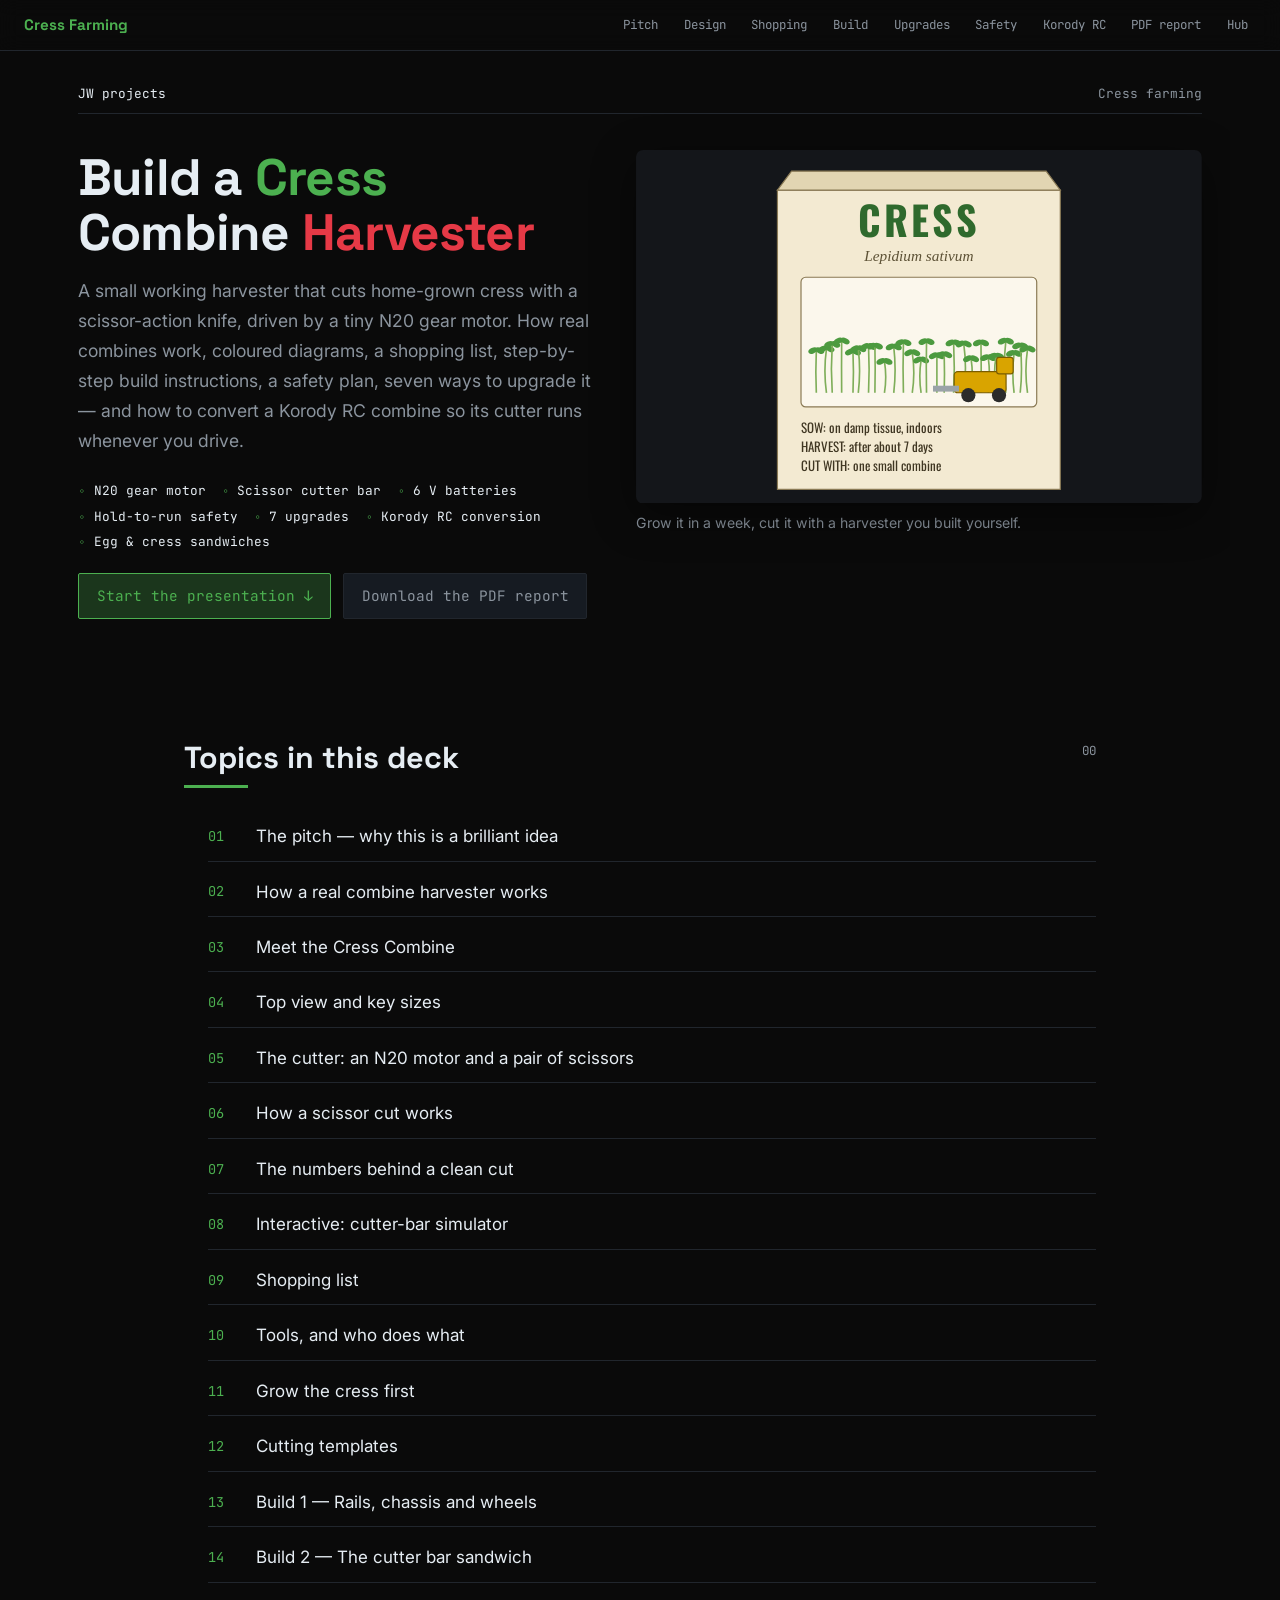
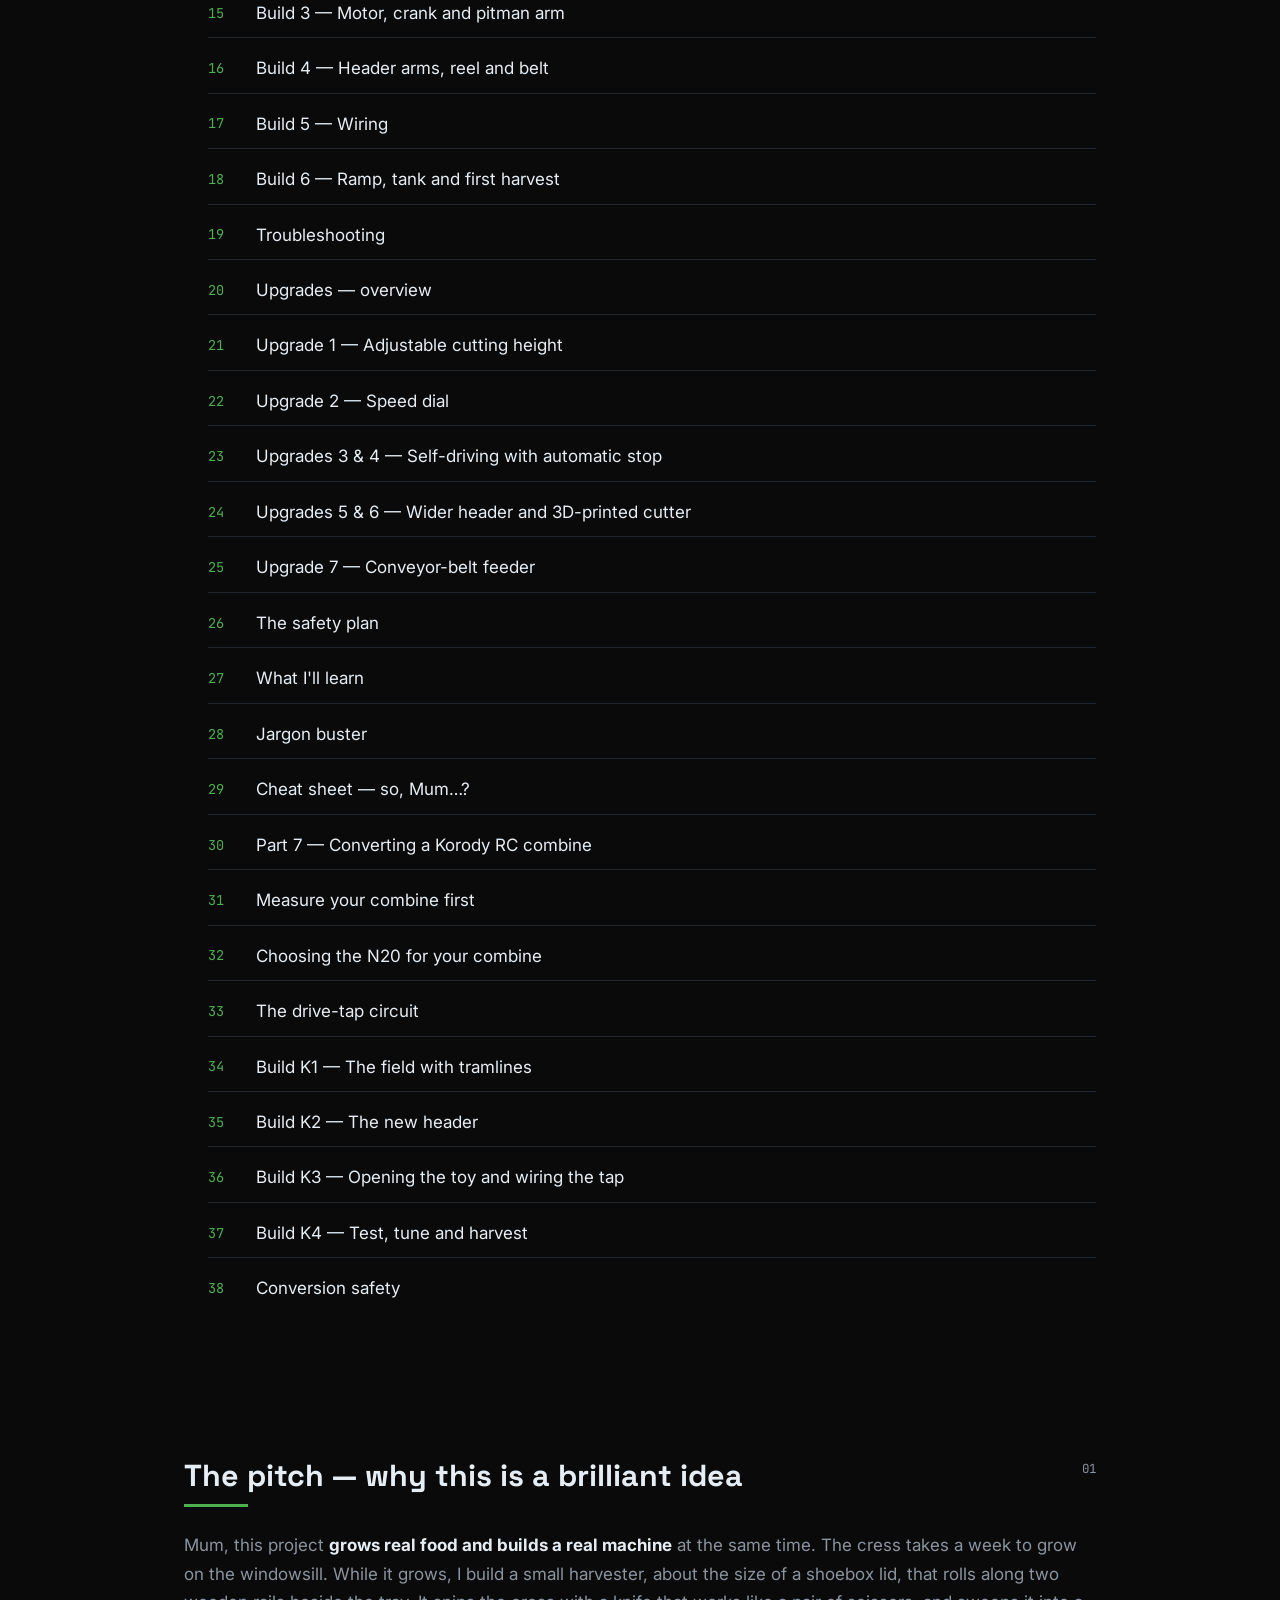
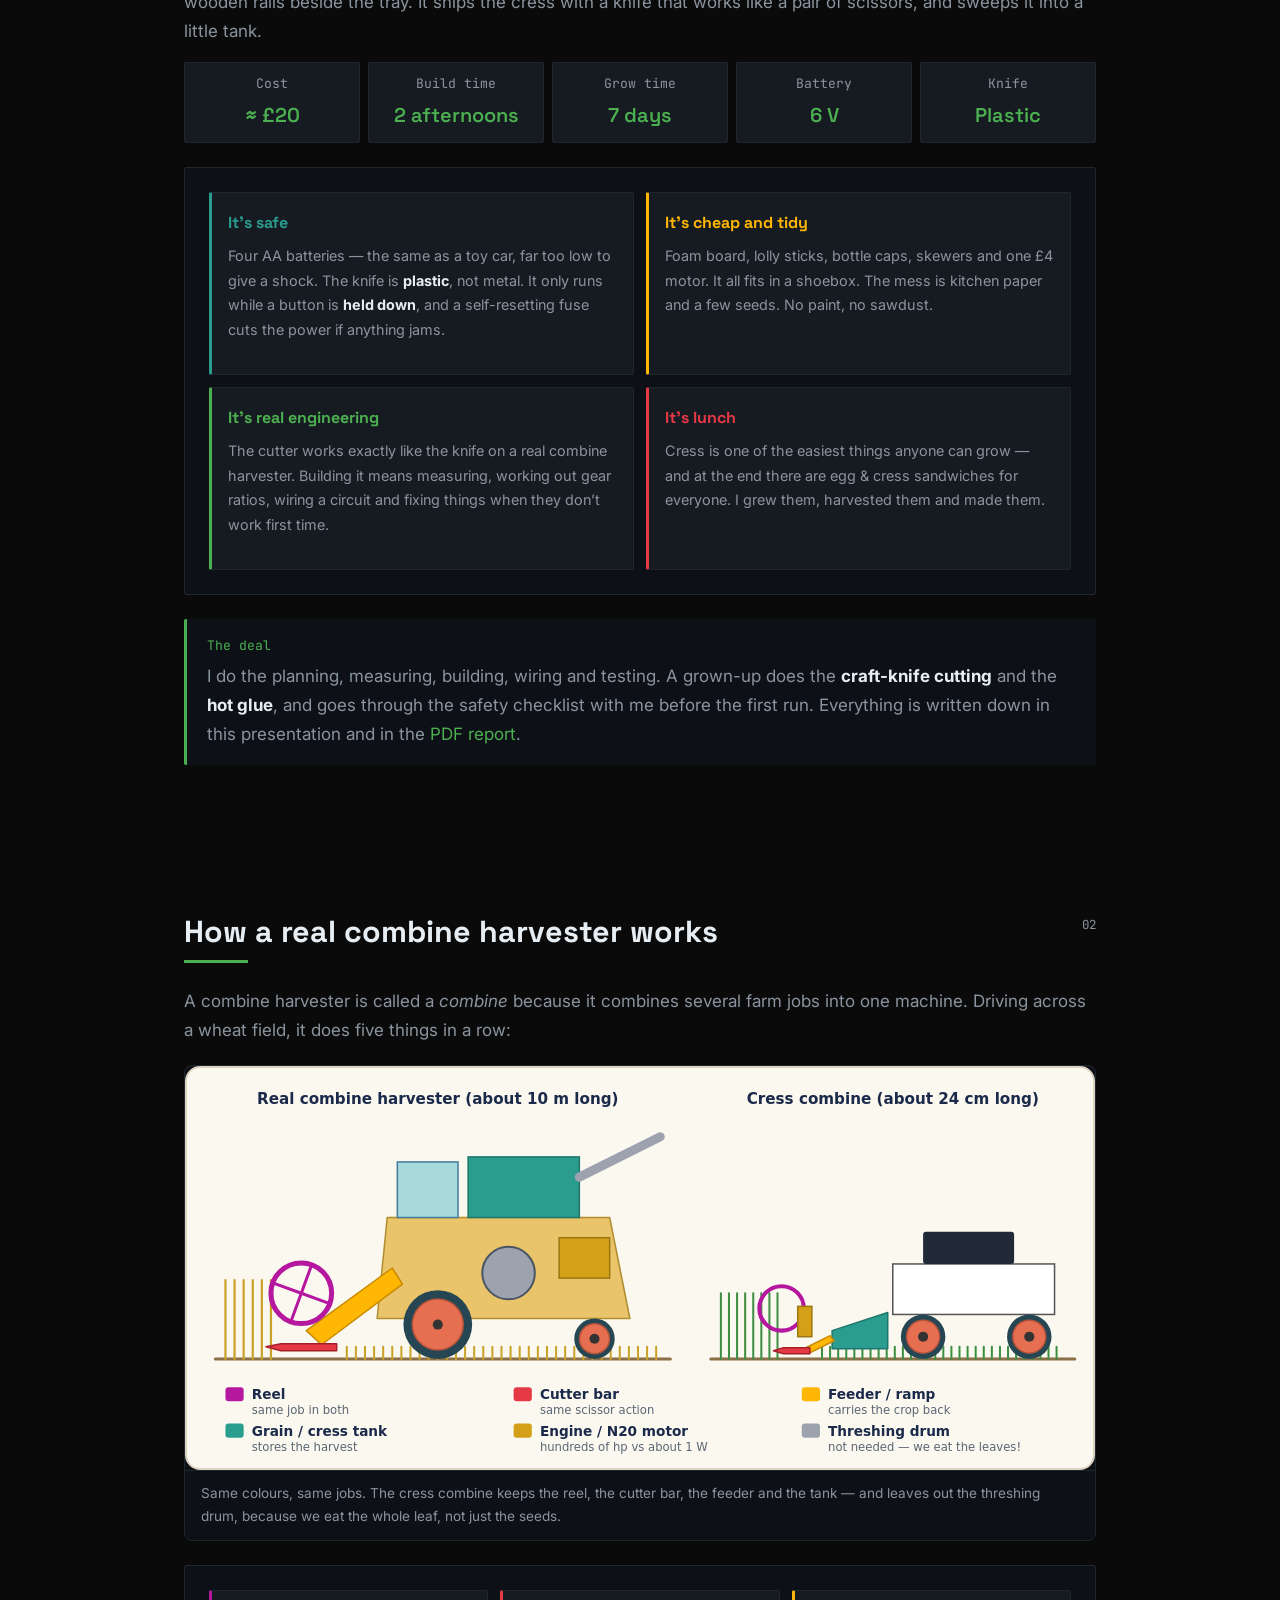
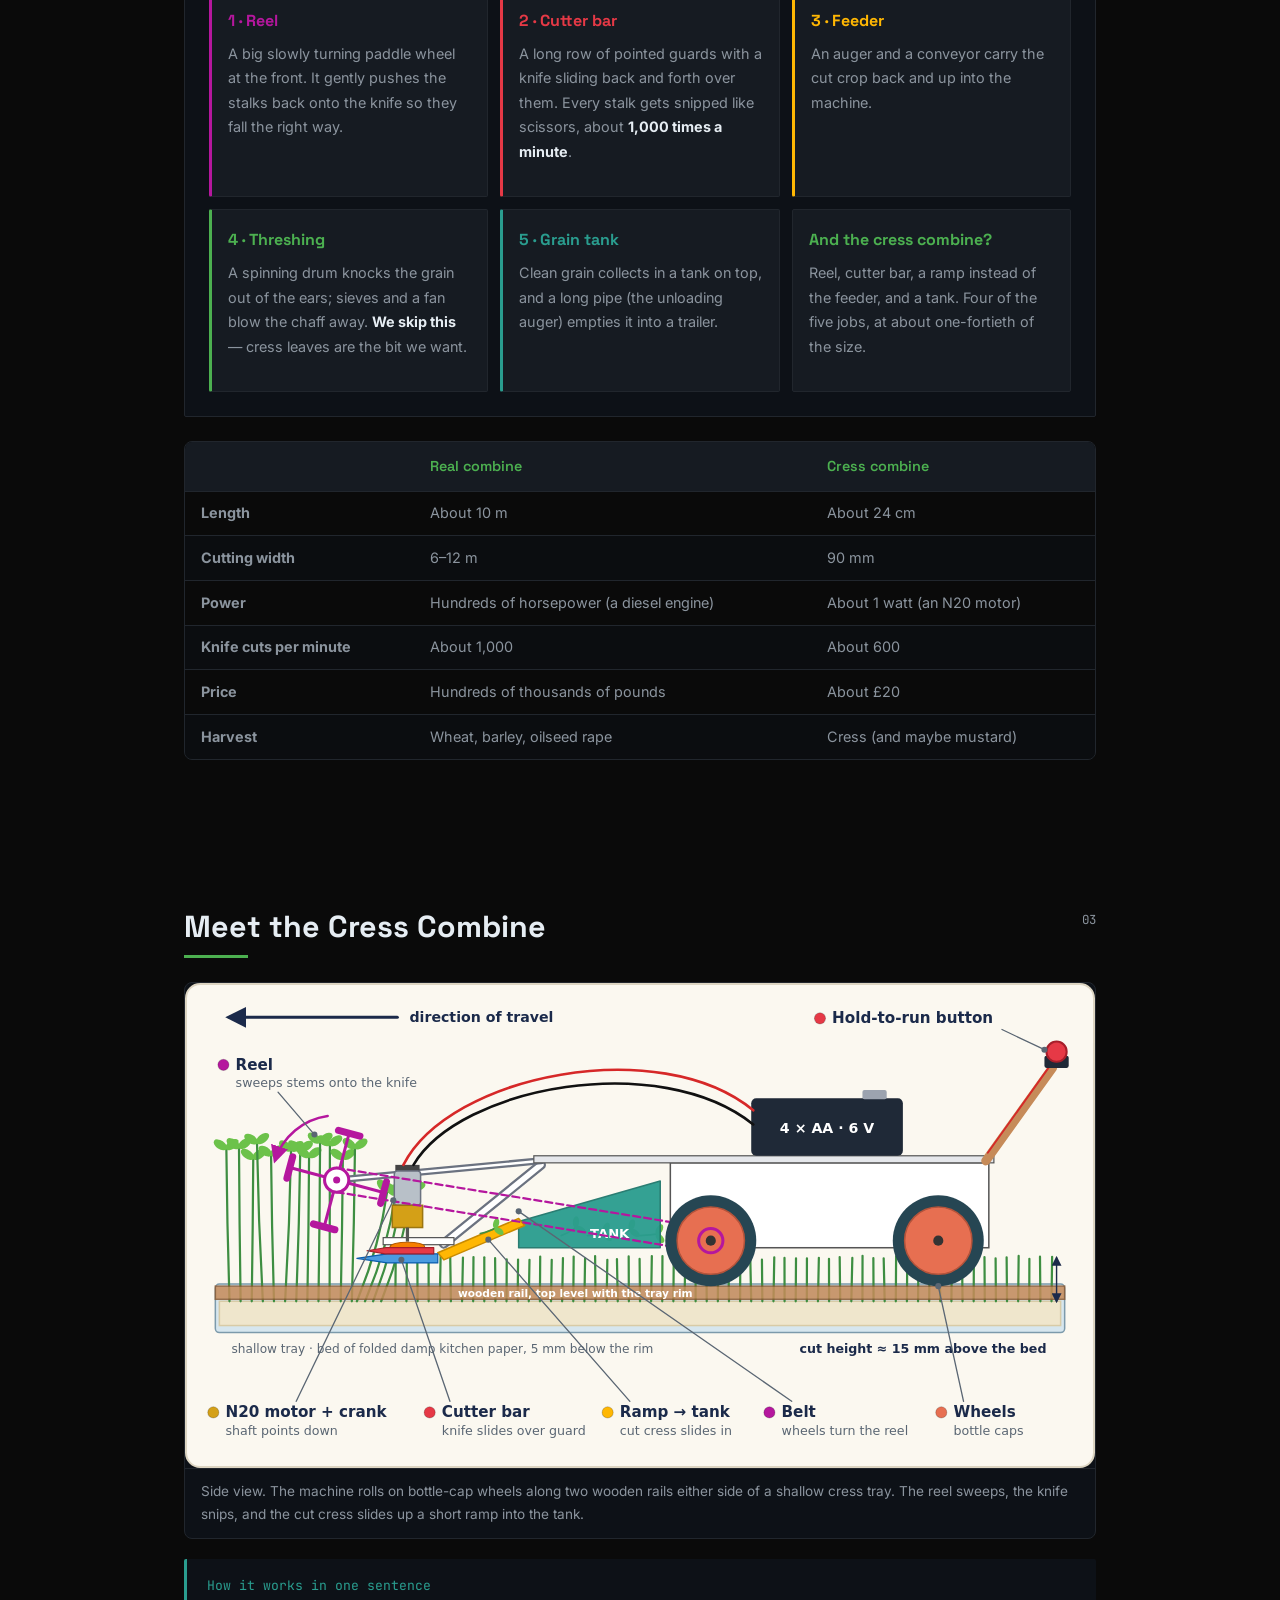
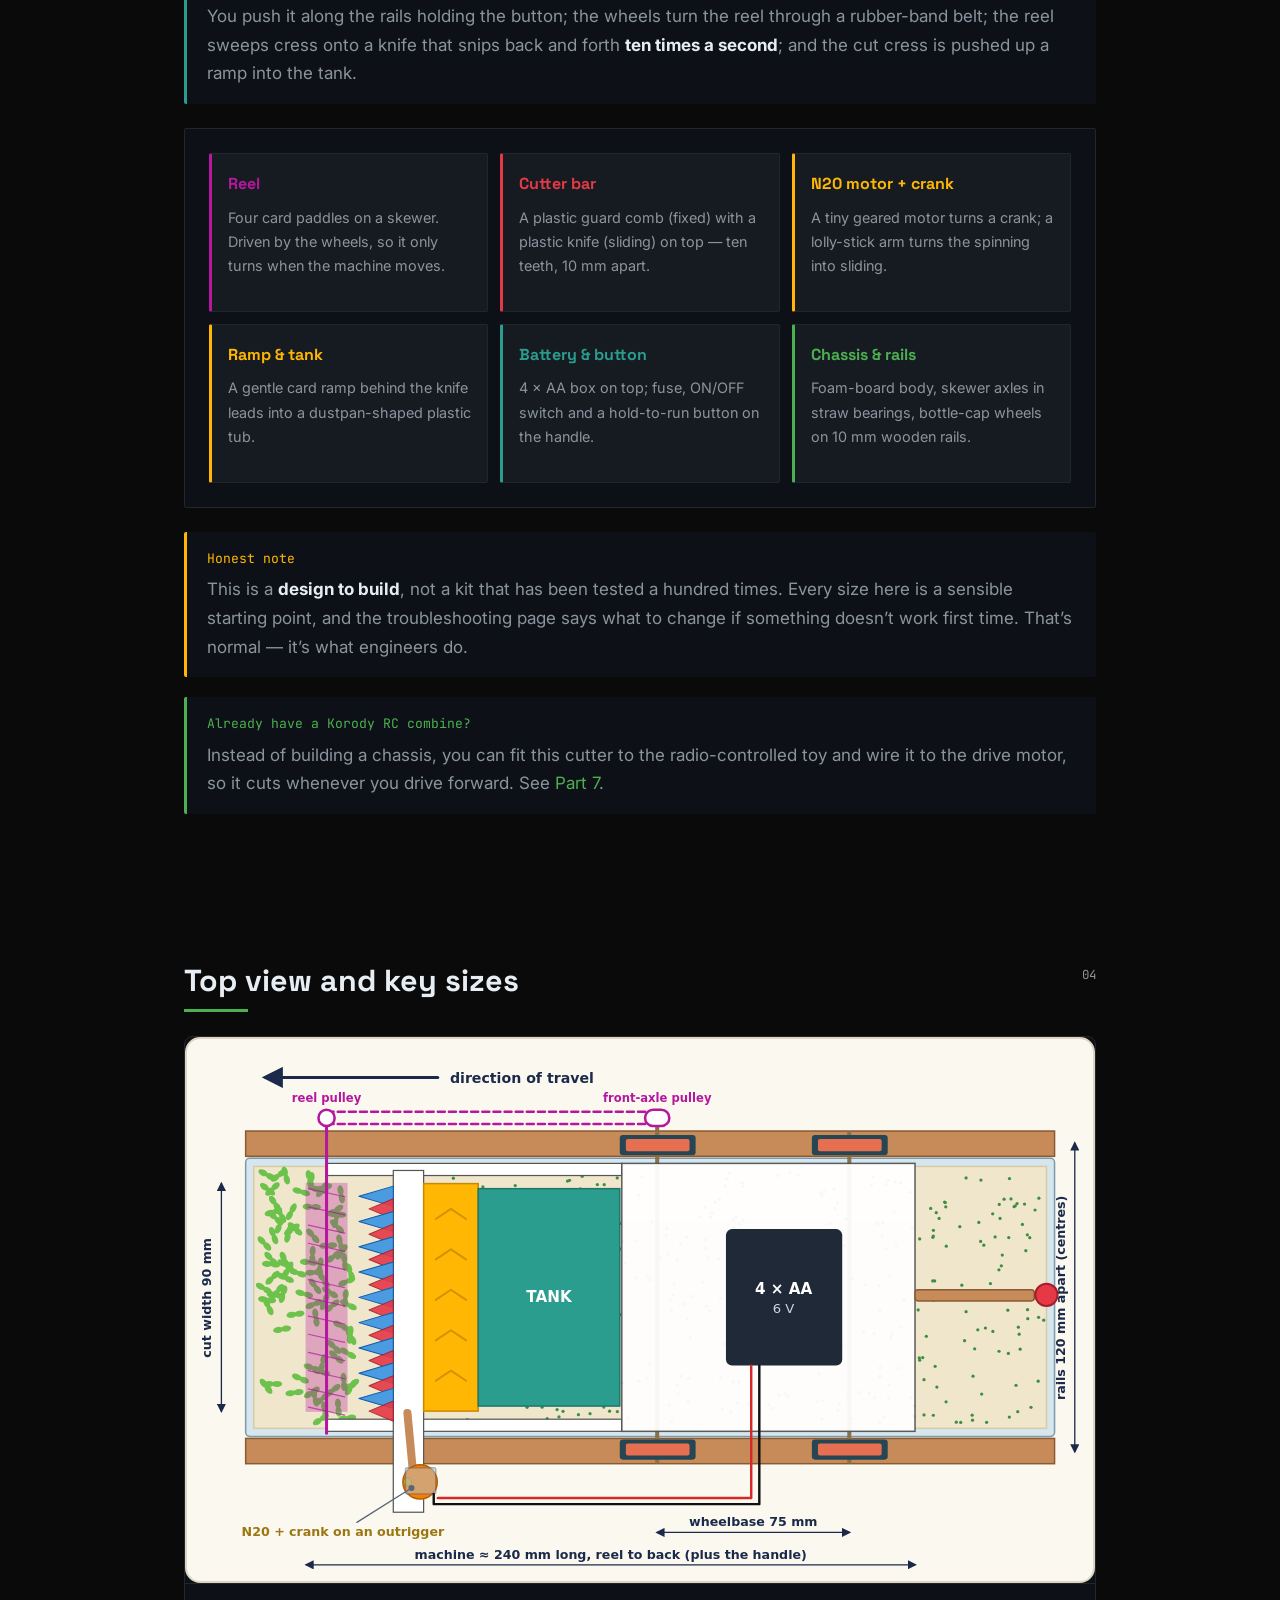
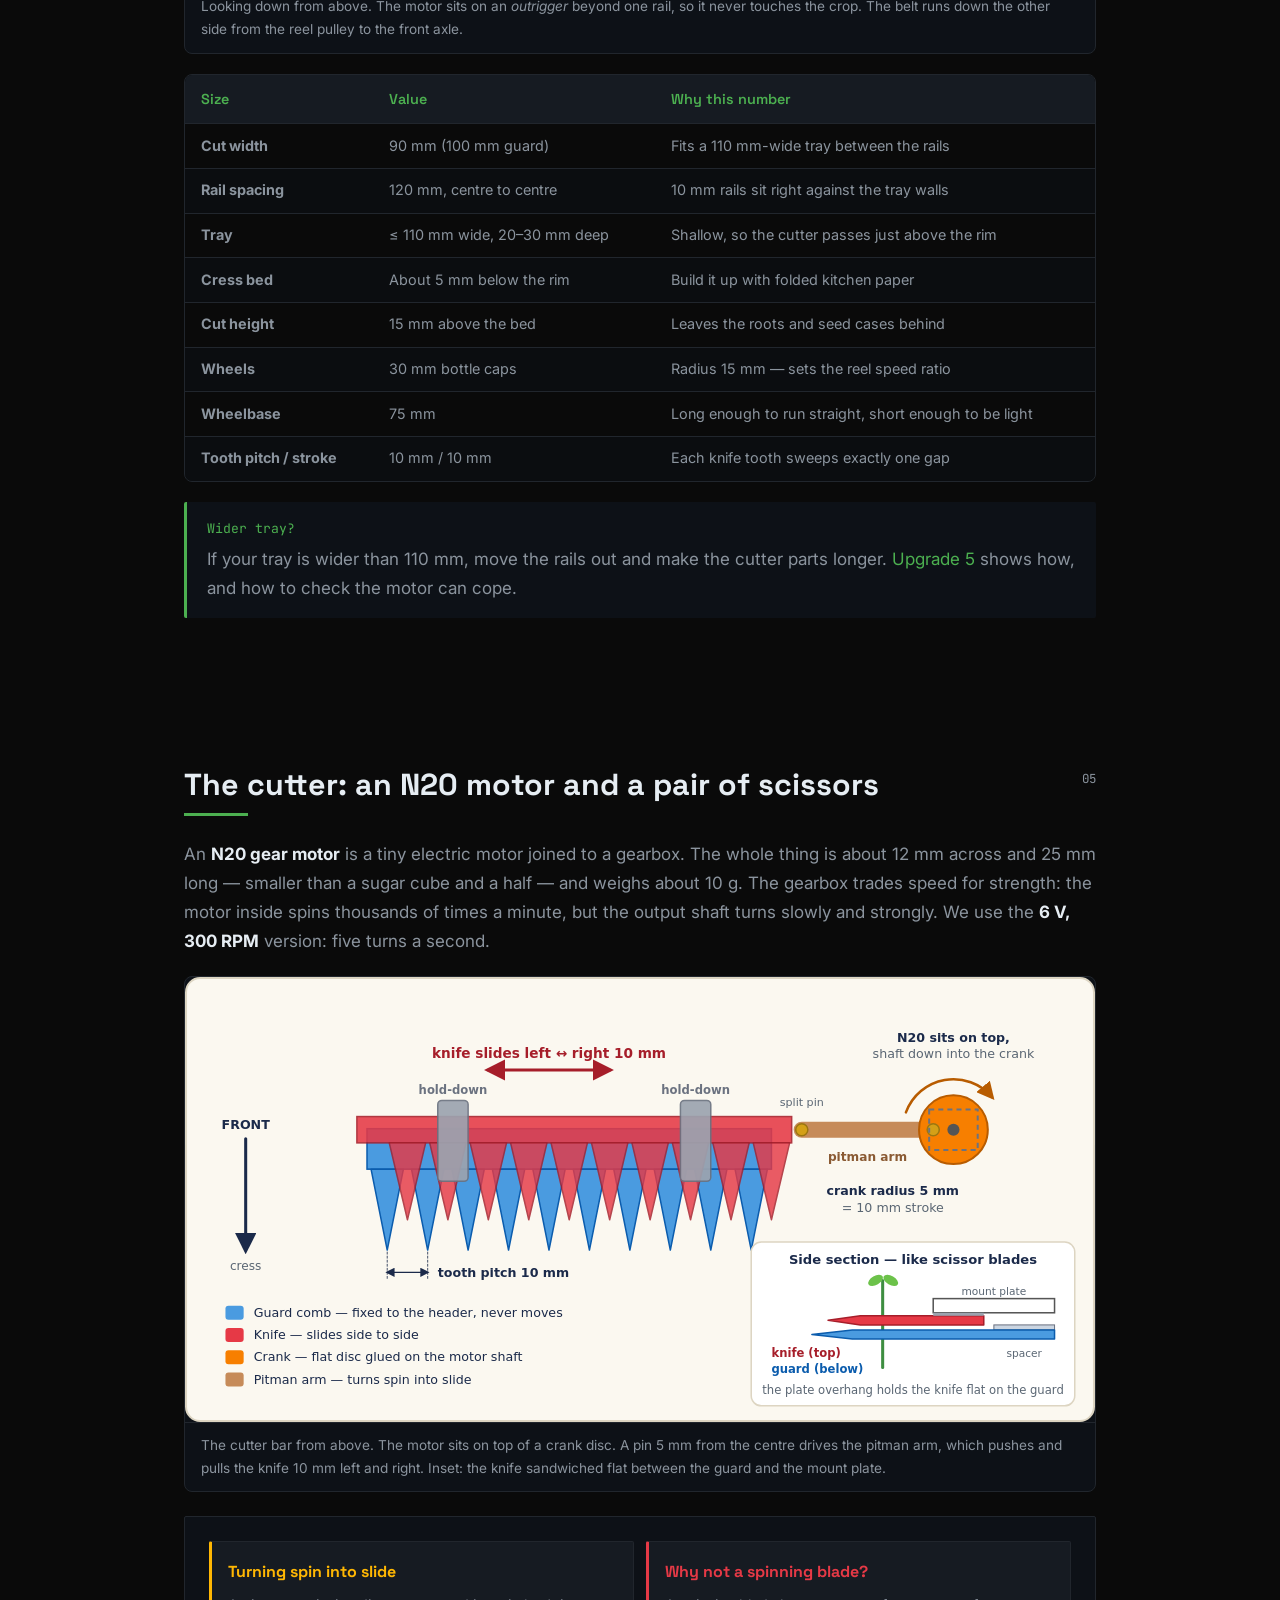
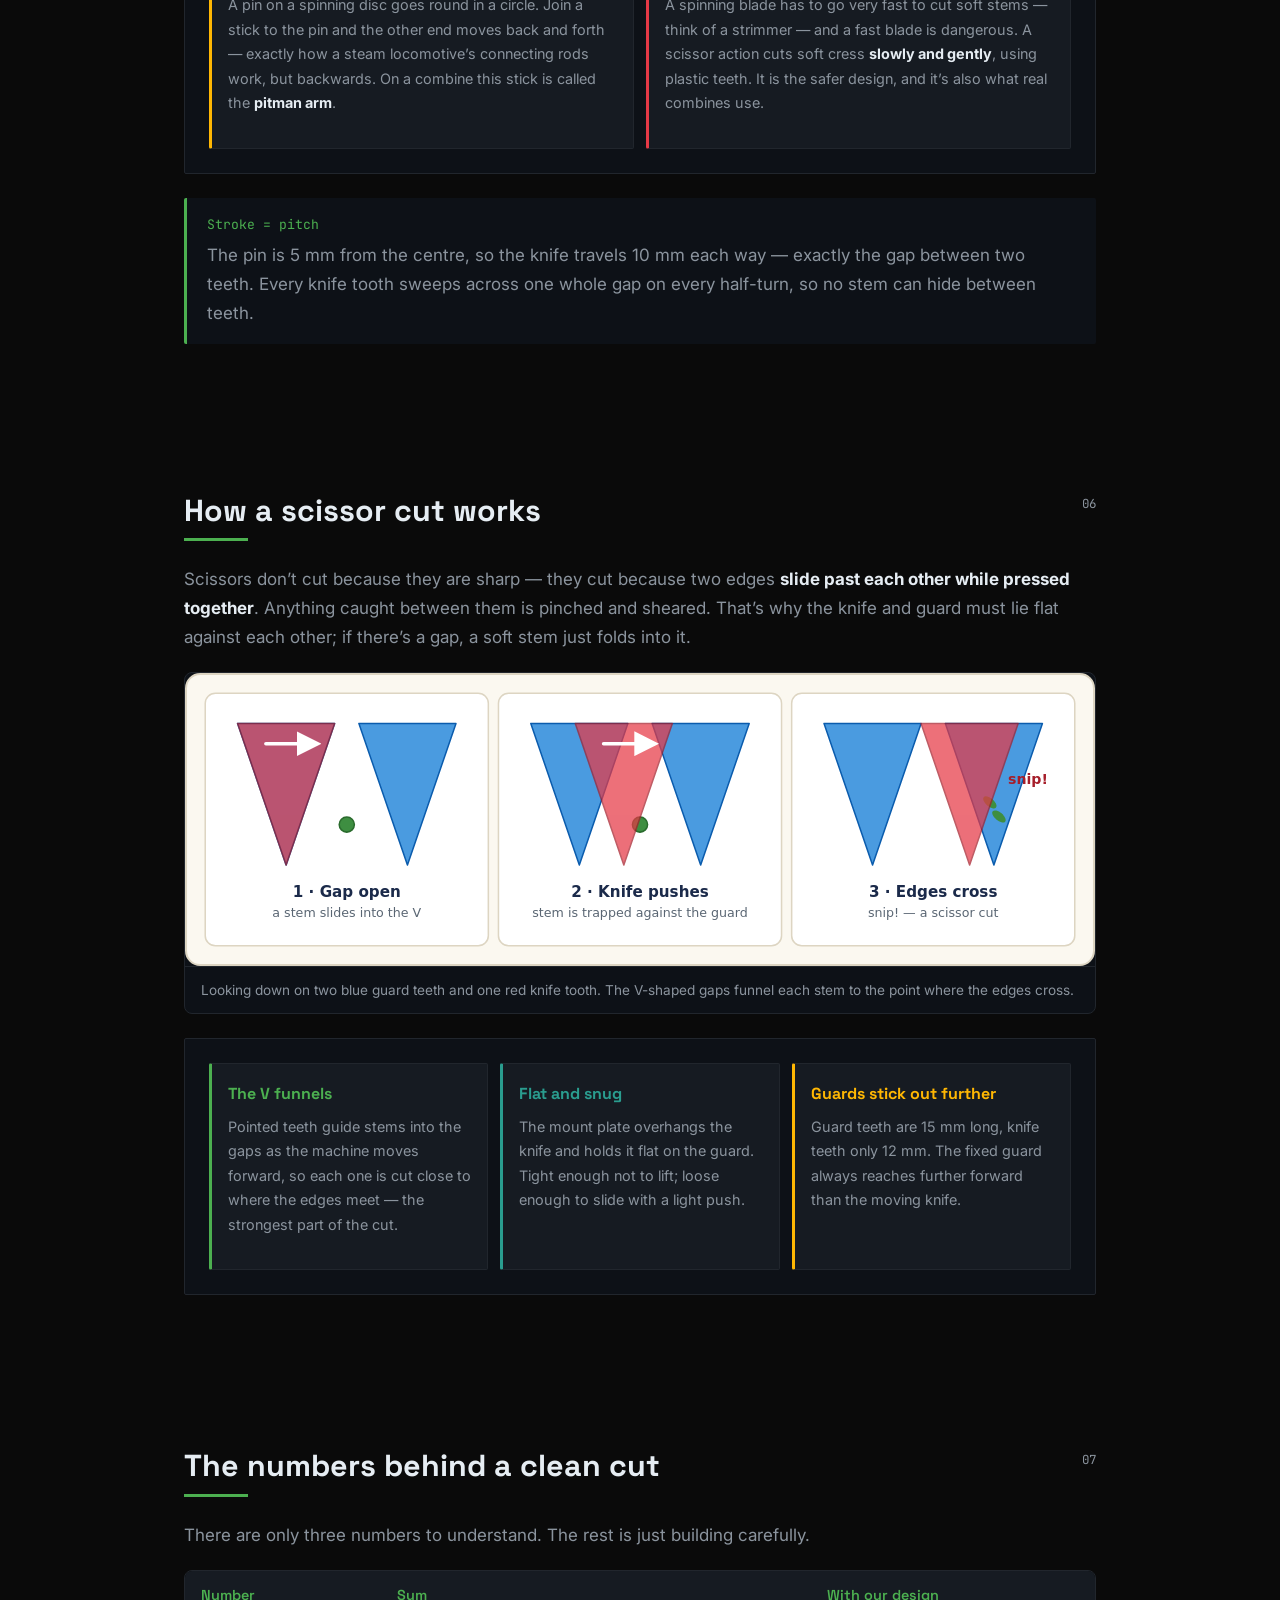
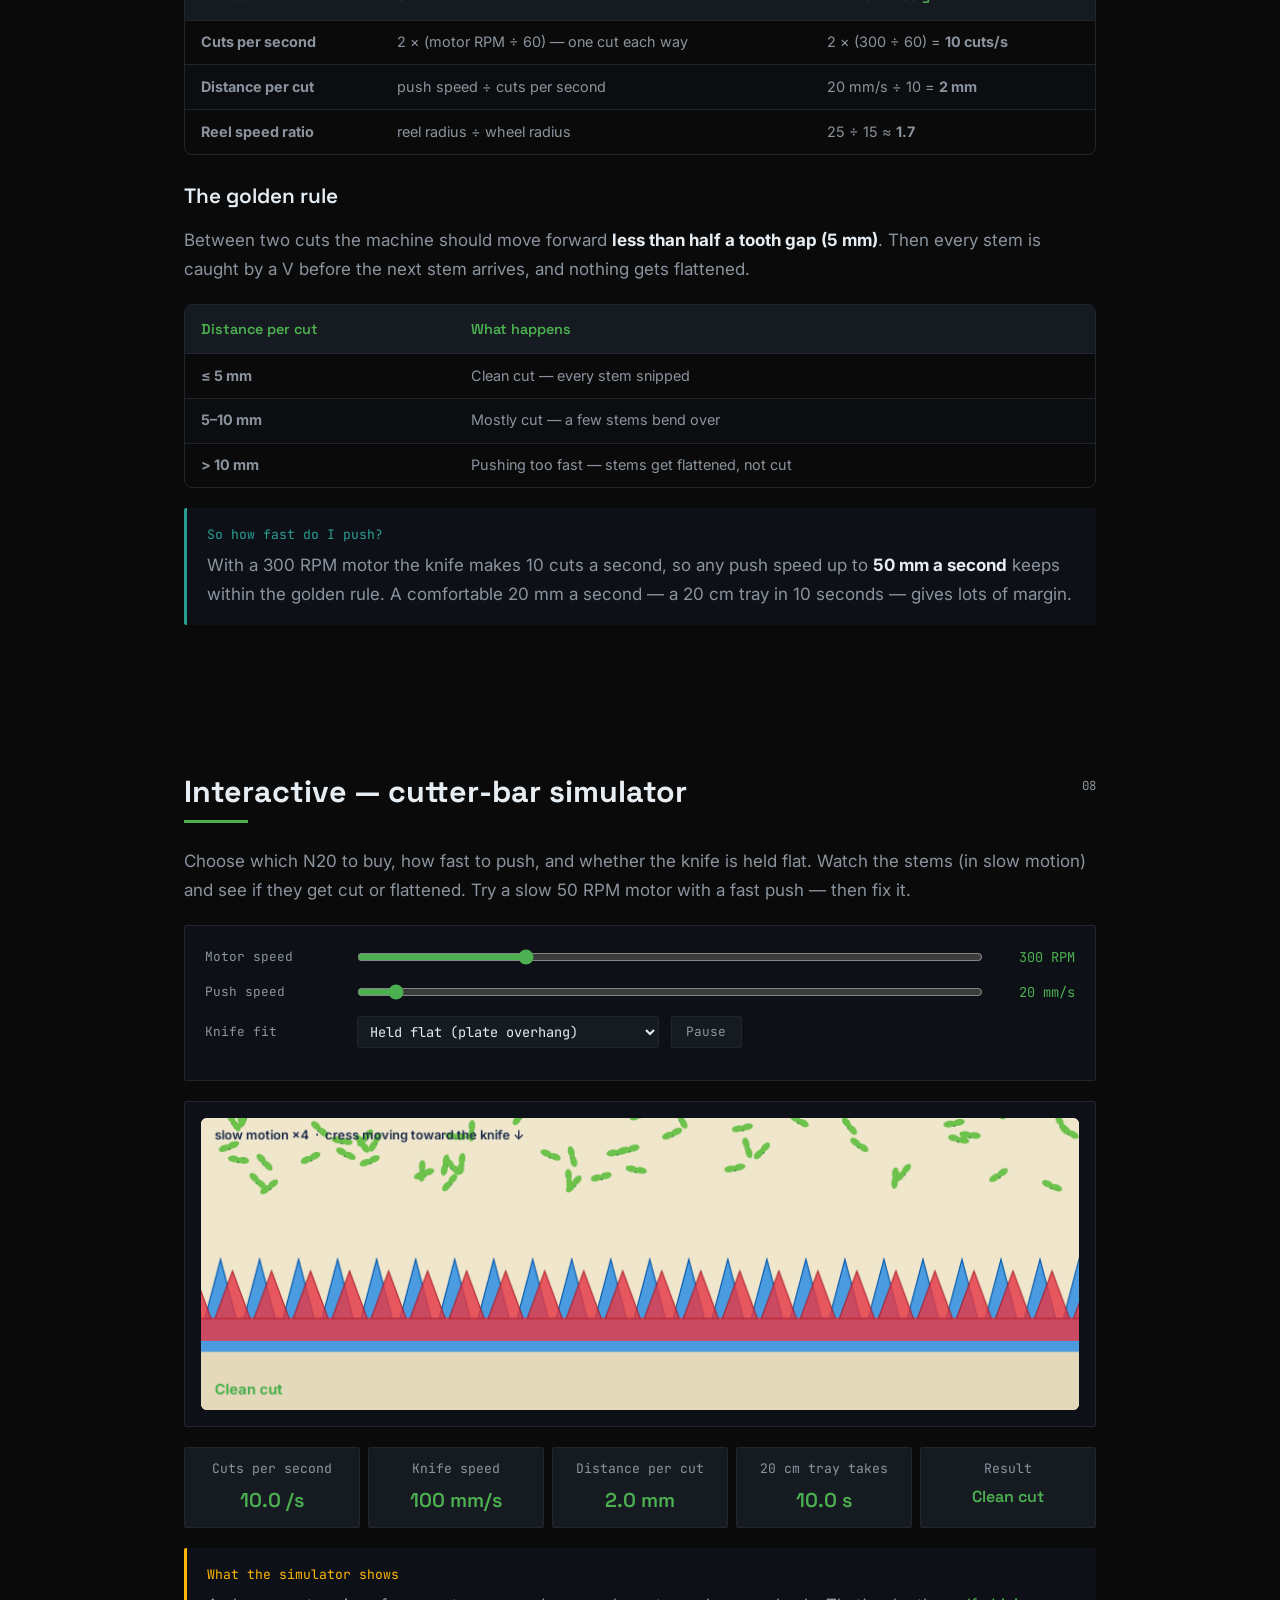
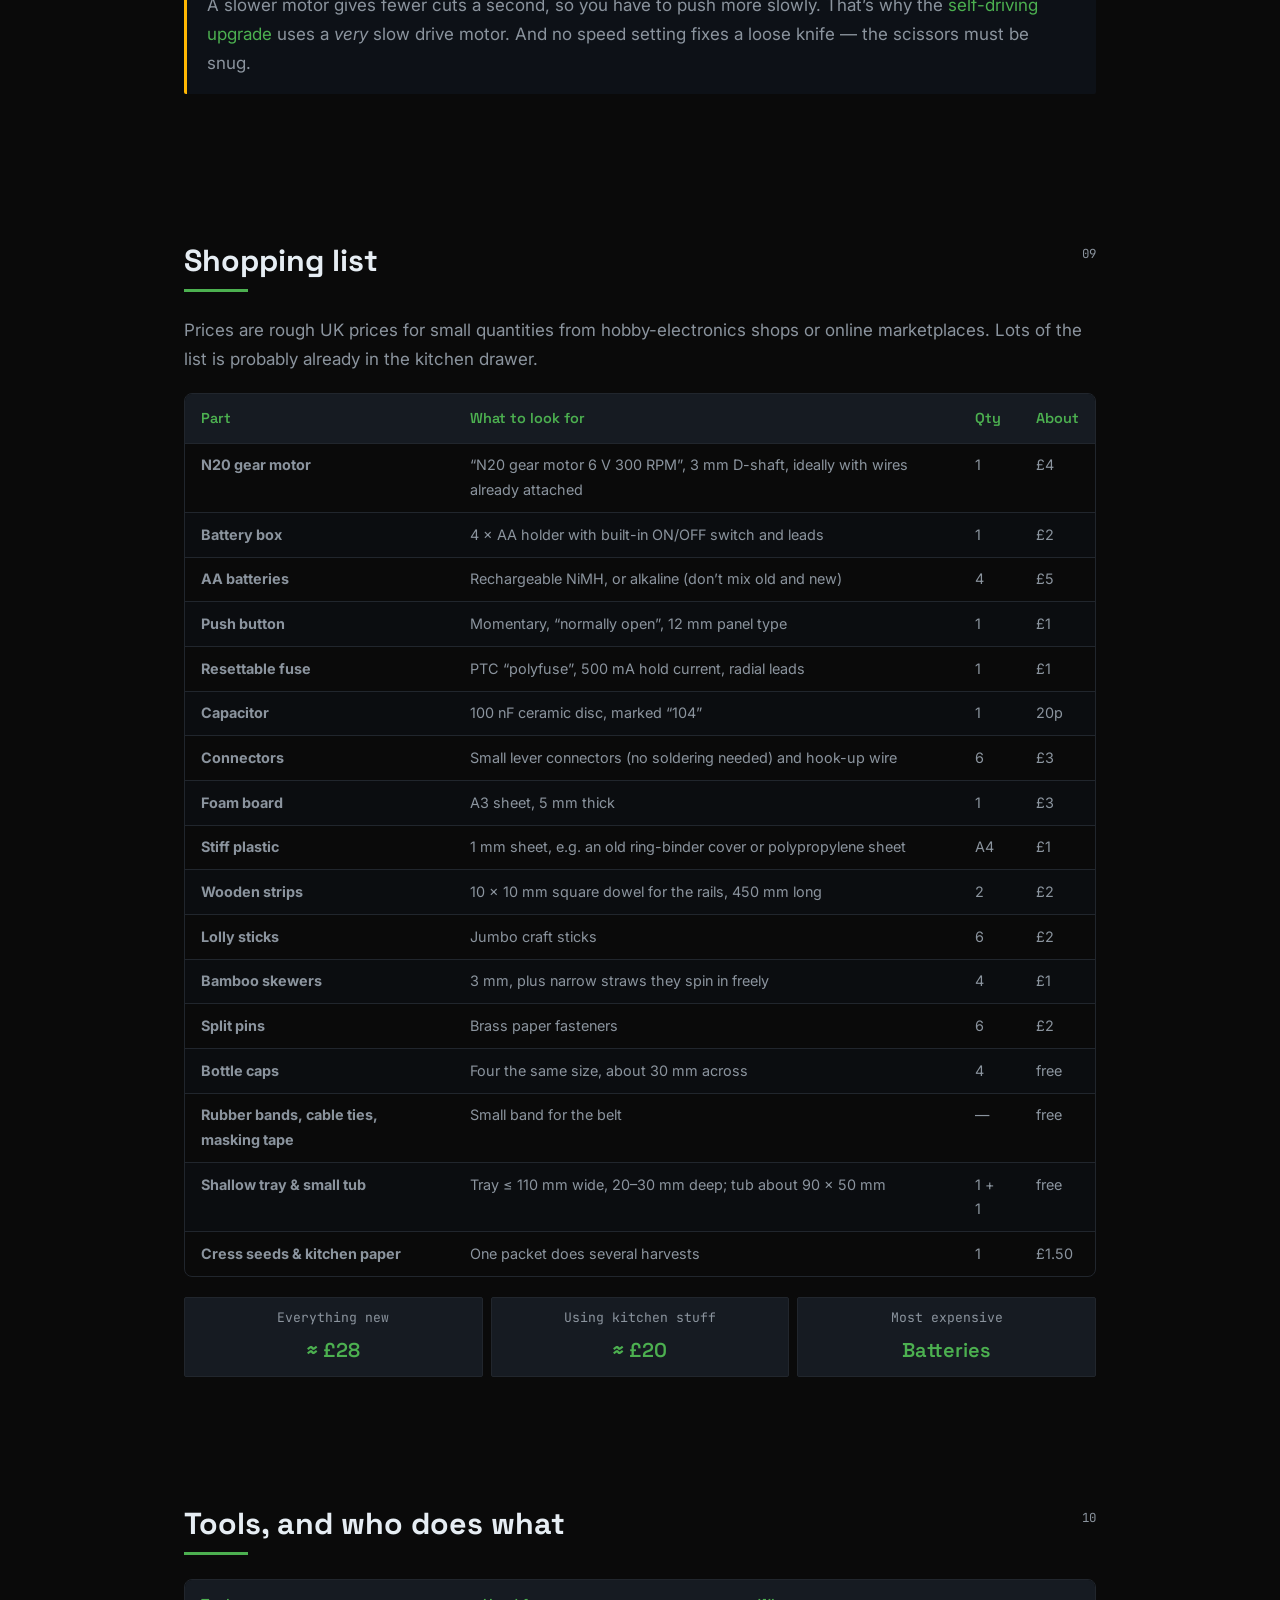
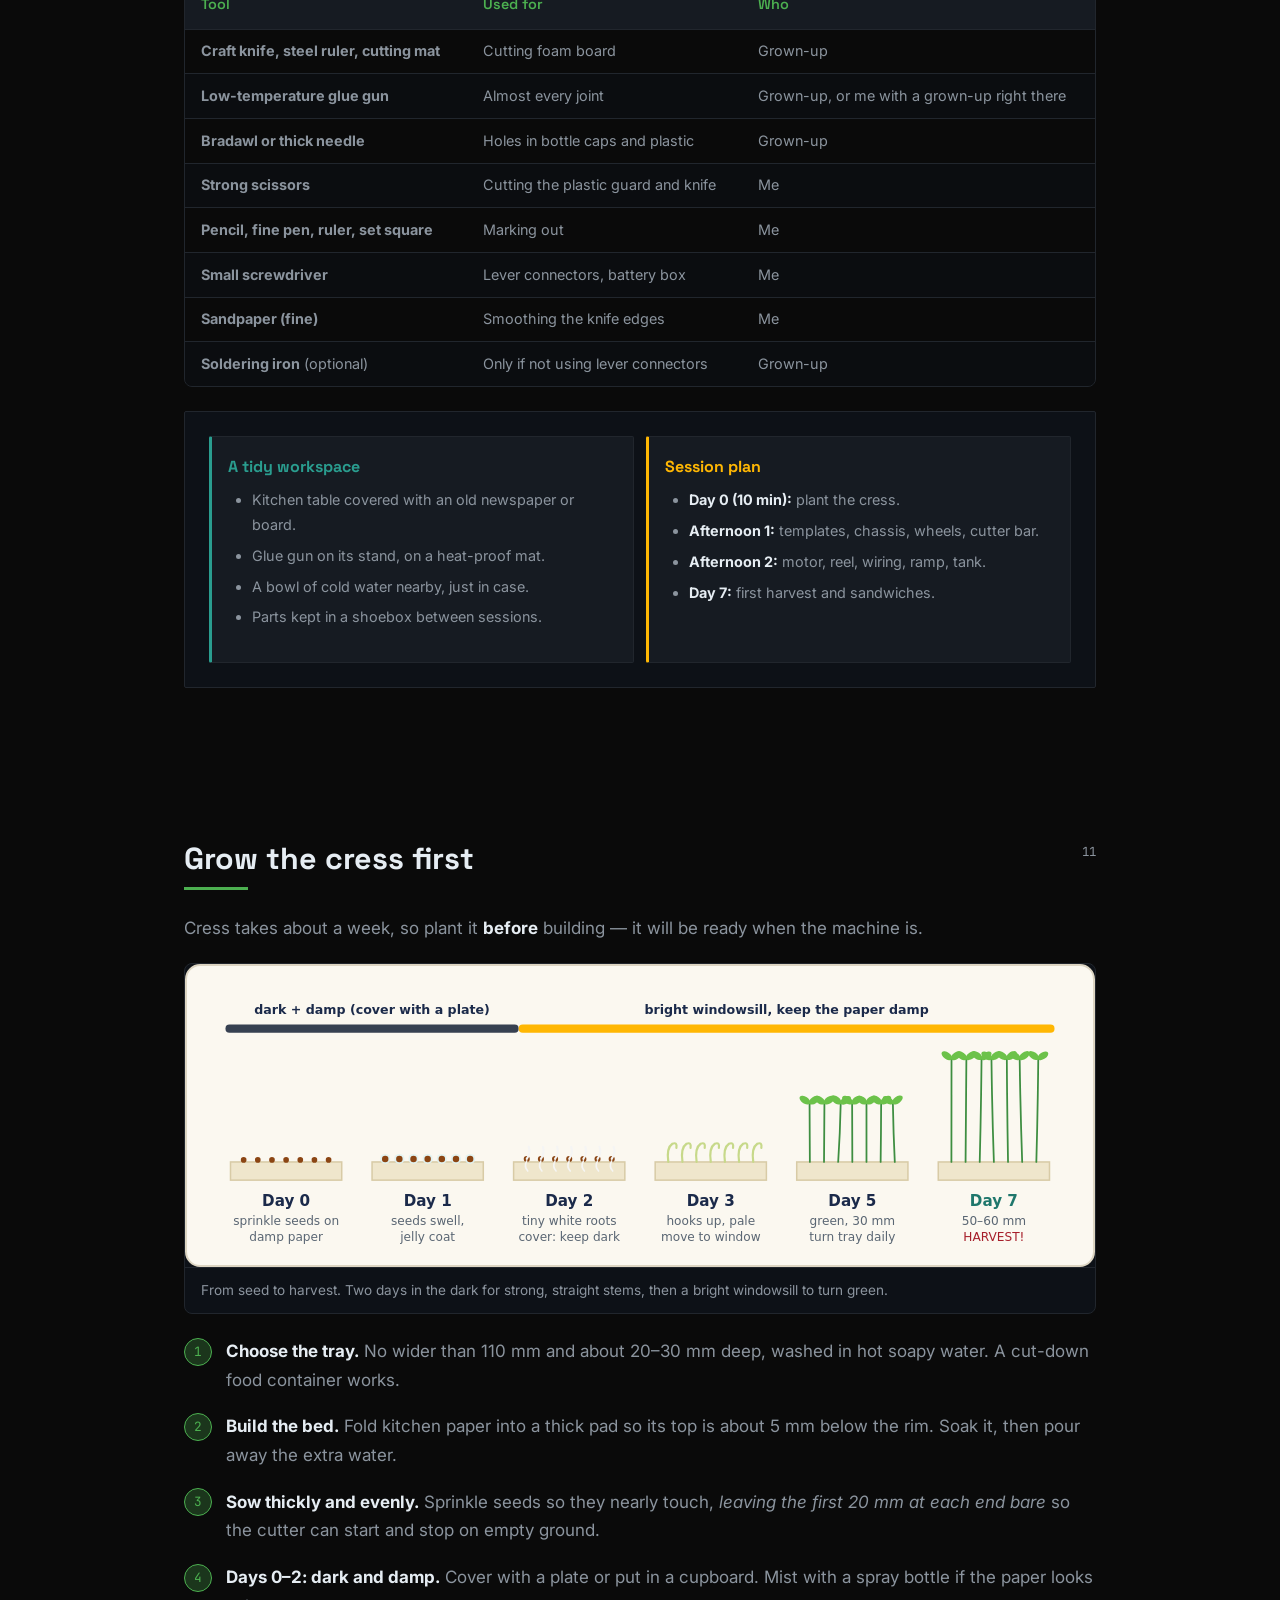
==== commit 2559eba0: "Restyle the hero as a cress seed packet A seed packet (sprouts, sowing notes and a little combine) r" ====
--- a/index.html
+++ b/index.html
@@ -1,5 +1,5 @@
 <!DOCTYPE html>
-<html lang="en">
+<html data-concept="ticket" lang="en">
 <head>
 <meta charset="utf-8">
 <meta name="viewport" content="width=device-width, initial-scale=1.0">
@@ -8,6 +8,62 @@
 <link rel="preconnect" href="https://fonts.gstatic.com" crossorigin>
 <link href="https://fonts.googleapis.com/css2?family=JetBrains+Mono:wght@400;500;700&family=Space+Grotesk:wght@400;500;600;700&family=Inter:wght@400;500;600&display=swap" rel="stylesheet">
 <link rel="stylesheet" href="style.css">
+<style id="deck-concept">@import url('https://fonts.googleapis.com/css2?family=Oswald:wght@500;700&family=Courier+Prime:wght@700&display=swap');
+html[data-concept=ticket] .hero{min-height:auto;display:grid;grid-template-columns:minmax(0,1fr) minmax(0,1.1fr);column-gap:2.75rem;align-items:start;align-content:start;justify-items:start;text-align:left;max-width:1180px;margin:0 auto;padding:2rem 1.75rem 3.5rem}
+html[data-concept=ticket] .hero::before,html[data-concept=ticket] .hero::after{display:none}
+html[data-concept=ticket] .hero>*{grid-column:1;margin-left:0;margin-right:0}
+html[data-concept=ticket] .hero .series-label{display:none}
+html[data-concept=ticket] .cx-head{grid-column:1/-1;width:100%;display:flex;justify-content:space-between;gap:1rem;font-family:var(--font-mono);font-size:.8rem;color:var(--text-secondary);border-bottom:1px solid var(--border);padding-bottom:.5rem;margin-bottom:2.25rem}
+html[data-concept=ticket] .cx-head span:first-child{color:var(--text-primary)}
+html[data-concept=ticket] .hero h1{font-size:clamp(2rem,4.3vw,3.2rem);line-height:1.08;letter-spacing:-.015em;margin-bottom:1rem}
+html[data-concept=ticket] .hero h1 .accent{color:var(--accent)}
+html[data-concept=ticket] .hero .subtitle{max-width:none;margin-bottom:1.5rem}
+html[data-concept=ticket] .hero .tags{justify-content:flex-start;gap:.25rem 1rem;margin-bottom:1.25rem}
+html[data-concept=ticket] .tag{background:none;border:0;border-radius:0;padding:0;color:var(--text-primary);font-family:var(--font-mono);font-size:.8rem}
+html[data-concept=ticket] .hero .tag::before{content:'◦\00a0';color:var(--accent)}
+html[data-concept=ticket] .hero .pipeline{justify-content:flex-start;margin-bottom:0}
+html[data-concept=ticket] .pipeline-step{background:none;border:0;border-radius:0;padding:0;color:var(--text-secondary);font-family:var(--font-mono);font-size:.78rem}
+html[data-concept=ticket] .cx-fig{grid-column:2;grid-row:2/span 6;width:100%;margin:0}
+html[data-concept=ticket] .cx-fig figcaption{font-size:.88rem;line-height:1.5;color:var(--text-secondary);margin-top:.55rem}
+html[data-concept=ticket] .concept-art{display:block;width:100%;height:auto;overflow:hidden}
+html[data-concept=ticket] .slide-number{font-family:var(--font-mono);font-size:.78rem;font-weight:400;color:var(--text-secondary);top:4.4rem;right:1.5rem}
+html[data-concept=ticket] .slide-number::before{content:''}
+html[data-concept=ticket] .slide h2{color:var(--text-primary);padding-right:3.5rem}
+html[data-concept=ticket] .slide h2::after{content:'';display:block;width:4rem;height:3px;margin-top:.55rem;background:var(--accent)}
+html[data-concept=ticket] .callout .callout-label,html[data-concept=ticket] .metric .metric-label{text-transform:none;letter-spacing:0;font-size:.82rem}
+html[data-concept=ticket] .callout,html[data-concept=ticket] .diagram-grid,html[data-concept=ticket] .canvas-wrap,html[data-concept=ticket] .control-panel,html[data-concept=ticket] .diagram-panel,html[data-concept=ticket] .metric,html[data-concept=ticket] .btn,html[data-concept=ticket] .tag{border-radius:2px}
+@media (max-width:820px){
+ html[data-concept=ticket] .hero{grid-template-columns:minmax(0,1fr);padding:1.25rem 1rem 2.5rem}
+ html[data-concept=ticket] .cx-fig{grid-column:1;grid-row:auto;order:10;margin-top:1.5rem}
+}
+
+html[data-concept=ticket] .hero h1 .accent-2{color:var(--accent-2)}
+html[data-concept=ticket] .concept-art{filter:drop-shadow(0 12px 22px rgba(0,0,0,.45))}
+html[data-concept=ticket] .concept-art .tk-bg{fill:#14161a}
+html[data-concept=ticket] .concept-art .tk-card{stroke:#6d5e43;stroke-width:1.2}
+html[data-concept=ticket] .concept-art .tk-band{fill:rgba(0,0,0,.08)}
+html[data-concept=ticket] .concept-art text{fill:#2b2318}
+html[data-concept=ticket] .concept-art .tk-small{font-family:'Oswald',sans-serif;font-size:12px;letter-spacing:.04em}
+html[data-concept=ticket] .concept-art .tk-serial{font-family:'Courier Prime',monospace;font-size:18px}
+html[data-concept=ticket] .concept-art .tk-kind{font-family:'Oswald',sans-serif;font-weight:700;font-size:20px;letter-spacing:.12em}
+html[data-concept=ticket] .concept-art .tk-from,html[data-concept=ticket] .concept-art .tk-to{font-family:'Oswald',sans-serif;font-weight:700;font-size:26px}
+html[data-concept=ticket] .concept-art .tk-arrow{fill:none;stroke:#2b2318;stroke-width:2.4}
+html[data-concept=ticket] .concept-art .tk-fare{font-family:'Courier Prime',monospace;font-size:14px}
+html[data-concept=ticket] .concept-art .tk-date{font-family:'Courier Prime',monospace;font-size:22px;fill:#7a2a24;opacity:.75}
+html[data-concept=ticket] .concept-art .tk-clip{fill:#14161a}
+html[data-concept=ticket] .concept-art .sp-bg{fill:#14161a}
+html[data-concept=ticket] .concept-art .sp-packet{fill:#f3ead2;stroke:#8a7a55}
+html[data-concept=ticket] .concept-art .sp-flap{fill:#e2d5b2;stroke:#8a7a55}
+html[data-concept=ticket] .concept-art .sp-window{fill:#fbf7ec;stroke:#8a7a55}
+html[data-concept=ticket] .concept-art .sp-name{font-family:'Oswald',sans-serif;font-weight:700;font-size:34px;fill:#2f6a2d;letter-spacing:.08em}
+html[data-concept=ticket] .concept-art .sp-latin{font-family:Georgia,serif;font-style:italic;font-size:13px;fill:#5d5236}
+html[data-concept=ticket] .concept-art .sp-stem{fill:none;stroke:#7fae5a;stroke-width:1.4}
+html[data-concept=ticket] .concept-art .sp-leaf{fill:#4c9a3f}
+html[data-concept=ticket] .concept-art .sp-combine{fill:#d9a400;stroke:#7a5c00}
+html[data-concept=ticket] .concept-art .sp-knife{fill:#9aa3a8}
+html[data-concept=ticket] .concept-art .sp-wheel{fill:#2b2b2b}
+html[data-concept=ticket] .concept-art .sp-small{font-family:'Oswald',sans-serif;font-size:11px;fill:#3f3622}
+</style>
 </head>
 <body>
 
@@ -27,6 +83,7 @@
 </nav>
 
 <header class="hero">
+<!-- deck-concept:start --><div class="cx-head" aria-hidden="true"><span>JW projects</span><span>Cress farming</span></div><figure class="cx-fig"><svg class="concept-art" viewBox="0 0 480 300" role="img" aria-label="A cress seed packet with sprouts and a toy combine harvester" xmlns="http://www.w3.org/2000/svg"><rect class="sp-bg" width="480" height="300" rx="6"/><path class="sp-packet" d="M120 34 L360 34 L360 288 L120 288 Z"/><path class="sp-flap" d="M120 34 L132 18 L348 18 L360 34 Z"/><text class="sp-name" x="240.0" y="74" text-anchor="middle">CRESS</text><text class="sp-latin" x="240.0" y="94" text-anchor="middle">Lepidium sativum</text><rect class="sp-window" x="140" y="108" width="200" height="110" rx="4"/><path class="sp-stem" d="M153 206 q -0.8 -17.898063027663568 0 -35.796126055327136"/><ellipse class="sp-leaf" cx="150" cy="170.2" rx="4" ry="2.4" transform="rotate(-25 150 170.2)"/><ellipse class="sp-leaf" cx="156" cy="170.2" rx="4" ry="2.4" transform="rotate(25 156 170.2)"/><path class="sp-stem" d="M161.6 206 q -2.6 -18.631482736972487 0 -37.26296547394497"/><ellipse class="sp-leaf" cx="158.6" cy="168.7" rx="4" ry="2.4" transform="rotate(-25 158.6 168.7)"/><ellipse class="sp-leaf" cx="164.6" cy="168.7" rx="4" ry="2.4" transform="rotate(25 164.6 168.7)"/><path class="sp-stem" d="M166.5 206 q -1.4 -20.53722173886814 0 -41.07444347773628"/><ellipse class="sp-leaf" cx="163.5" cy="164.9" rx="4" ry="2.4" transform="rotate(-25 163.5 164.9)"/><ellipse class="sp-leaf" cx="169.5" cy="164.9" rx="4" ry="2.4" transform="rotate(25 169.5 164.9)"/><path class="sp-stem" d="M174.5 206 q -0.2 -21.960803519594165 0 -43.92160703918833"/><ellipse class="sp-leaf" cx="171.5" cy="162.1" rx="4" ry="2.4" transform="rotate(-25 171.5 162.1)"/><ellipse class="sp-leaf" cx="177.5" cy="162.1" rx="4" ry="2.4" transform="rotate(25 177.5 162.1)"/><path class="sp-stem" d="M184.1 206 q 0.8 -17.287178878294014 0 -34.57435775658803"/><ellipse class="sp-leaf" cx="181.1" cy="171.4" rx="4" ry="2.4" transform="rotate(-25 181.1 171.4)"/><ellipse class="sp-leaf" cx="187.1" cy="171.4" rx="4" ry="2.4" transform="rotate(25 187.1 171.4)"/><path class="sp-stem" d="M188.6 206 q 2.2 -18.713745924566695 0 -37.42749184913339"/><ellipse class="sp-leaf" cx="185.6" cy="168.6" rx="4" ry="2.4" transform="rotate(-25 185.6 168.6)"/><ellipse class="sp-leaf" cx="191.6" cy="168.6" rx="4" ry="2.4" transform="rotate(25 191.6 168.6)"/><path class="sp-stem" d="M197.3 206 q 1 -19.671266705813412 0 -39.342533411626825"/><ellipse class="sp-leaf" cx="194.3" cy="166.7" rx="4" ry="2.4" transform="rotate(-25 194.3 166.7)"/><ellipse class="sp-leaf" cx="200.3" cy="166.7" rx="4" ry="2.4" transform="rotate(25 200.3 166.7)"/><path class="sp-stem" d="M202.7 206 q 0.5 -19.824072216581357 0 -39.64814443316271"/><ellipse class="sp-leaf" cx="199.7" cy="166.4" rx="4" ry="2.4" transform="rotate(-25 199.7 166.4)"/><ellipse class="sp-leaf" cx="205.7" cy="166.4" rx="4" ry="2.4" transform="rotate(25 205.7 166.4)"/><path class="sp-stem" d="M210.8 206 q 2.2 -13.27910576322775 0 -26.5582115264555"/><ellipse class="sp-leaf" cx="207.8" cy="179.4" rx="4" ry="2.4" transform="rotate(-25 207.8 179.4)"/><ellipse class="sp-leaf" cx="213.8" cy="179.4" rx="4" ry="2.4" transform="rotate(25 213.8 179.4)"/><path class="sp-stem" d="M218.7 206 q 2.3 -19.469415316592226 0 -38.93883063318445"/><ellipse class="sp-leaf" cx="215.7" cy="167.1" rx="4" ry="2.4" transform="rotate(-25 215.7 167.1)"/><ellipse class="sp-leaf" cx="221.7" cy="167.1" rx="4" ry="2.4" transform="rotate(25 221.7 167.1)"/><path class="sp-stem" d="M226.9 206 q -0.6 -21.28988800825487 0 -42.57977601650974"/><ellipse class="sp-leaf" cx="223.9" cy="163.4" rx="4" ry="2.4" transform="rotate(-25 223.9 163.4)"/><ellipse class="sp-leaf" cx="229.9" cy="163.4" rx="4" ry="2.4" transform="rotate(25 229.9 163.4)"/><path class="sp-stem" d="M234.4 206 q 2.6 -17.001589504456845 0 -34.00317900891369"/><ellipse class="sp-leaf" cx="231.4" cy="172" rx="4" ry="2.4" transform="rotate(-25 231.4 172)"/><ellipse class="sp-leaf" cx="237.4" cy="172" rx="4" ry="2.4" transform="rotate(25 237.4 172)"/><path class="sp-stem" d="M241.9 206 q -2.2 -13.877088787577895 0 -27.75417757515579"/><ellipse class="sp-leaf" cx="238.9" cy="178.2" rx="4" ry="2.4" transform="rotate(-25 238.9 178.2)"/><ellipse class="sp-leaf" cx="244.9" cy="178.2" rx="4" ry="2.4" transform="rotate(25 244.9 178.2)"/><path class="sp-stem" d="M246.5 206 q -0.4 -21.68932125008383 0 -43.37864250016766"/><ellipse class="sp-leaf" cx="243.5" cy="162.6" rx="4" ry="2.4" transform="rotate(-25 243.5 162.6)"/><ellipse class="sp-leaf" cx="249.5" cy="162.6" rx="4" ry="2.4" transform="rotate(25 249.5 162.6)"/><path class="sp-stem" d="M255.3 206 q 0 -15.709235785829549 0 -31.418471571659097"/><ellipse class="sp-leaf" cx="252.3" cy="174.6" rx="4" ry="2.4" transform="rotate(-25 252.3 174.6)"/><ellipse class="sp-leaf" cx="258.3" cy="174.6" rx="4" ry="2.4" transform="rotate(25 258.3 174.6)"/><path class="sp-stem" d="M261.5 206 q 0.5 -16.15819439893162 0 -32.31638879786324"/><ellipse class="sp-leaf" cx="258.5" cy="173.7" rx="4" ry="2.4" transform="rotate(-25 258.5 173.7)"/><ellipse class="sp-leaf" cx="264.5" cy="173.7" rx="4" ry="2.4" transform="rotate(25 264.5 173.7)"/><path class="sp-stem" d="M269.5 206 q 1.1 -21.137815937629973 0 -42.27563187525995"/><ellipse class="sp-leaf" cx="266.5" cy="163.7" rx="4" ry="2.4" transform="rotate(-25 266.5 163.7)"/><ellipse class="sp-leaf" cx="272.5" cy="163.7" rx="4" ry="2.4" transform="rotate(25 272.5 163.7)"/><path class="sp-stem" d="M278.1 206 q 2.9 -20.707605097570802 0 -41.415210195141604"/><ellipse class="sp-leaf" cx="275.1" cy="164.6" rx="4" ry="2.4" transform="rotate(-25 275.1 164.6)"/><ellipse class="sp-leaf" cx="281.1" cy="164.6" rx="4" ry="2.4" transform="rotate(25 281.1 164.6)"/><path class="sp-stem" d="M284.3 206 q 2.2 -14.467896597739628 0 -28.935793195479256"/><ellipse class="sp-leaf" cx="281.3" cy="177.1" rx="4" ry="2.4" transform="rotate(-25 281.3 177.1)"/><ellipse class="sp-leaf" cx="287.3" cy="177.1" rx="4" ry="2.4" transform="rotate(25 287.3 177.1)"/><path class="sp-stem" d="M292.7 206 q 0.4 -21.14226386061013 0 -42.28452772122026"/><ellipse class="sp-leaf" cx="289.7" cy="163.7" rx="4" ry="2.4" transform="rotate(-25 289.7 163.7)"/><ellipse class="sp-leaf" cx="295.7" cy="163.7" rx="4" ry="2.4" transform="rotate(25 295.7 163.7)"/><path class="sp-stem" d="M298.9 206 q 2 -14.900124853080385 0 -29.80024970616077"/><ellipse class="sp-leaf" cx="295.9" cy="176.2" rx="4" ry="2.4" transform="rotate(-25 295.9 176.2)"/><ellipse class="sp-leaf" cx="301.9" cy="176.2" rx="4" ry="2.4" transform="rotate(25 301.9 176.2)"/><path class="sp-stem" d="M305.5 206 q -2.6 -15.564617157875848 0 -31.129234315751695"/><ellipse class="sp-leaf" cx="302.5" cy="174.9" rx="4" ry="2.4" transform="rotate(-25 302.5 174.9)"/><ellipse class="sp-leaf" cx="308.5" cy="174.9" rx="4" ry="2.4" transform="rotate(25 308.5 174.9)"/><path class="sp-stem" d="M313.8 206 q -2.5 -21.908254134294232 0 -43.816508268588464"/><ellipse class="sp-leaf" cx="310.8" cy="162.2" rx="4" ry="2.4" transform="rotate(-25 310.8 162.2)"/><ellipse class="sp-leaf" cx="316.8" cy="162.2" rx="4" ry="2.4" transform="rotate(25 316.8 162.2)"/><path class="sp-stem" d="M320.8 206 q -2.1 -16.69415644611318 0 -33.38831289222636"/><ellipse class="sp-leaf" cx="317.8" cy="172.6" rx="4" ry="2.4" transform="rotate(-25 317.8 172.6)"/><ellipse class="sp-leaf" cx="323.8" cy="172.6" rx="4" ry="2.4" transform="rotate(25 323.8 172.6)"/><path class="sp-stem" d="M326 206 q 2.2 -19.9191269854961 0 -39.8382539709922"/><ellipse class="sp-leaf" cx="323" cy="166.2" rx="4" ry="2.4" transform="rotate(-25 323 166.2)"/><ellipse class="sp-leaf" cx="329" cy="166.2" rx="4" ry="2.4" transform="rotate(25 329 166.2)"/><path class="sp-stem" d="M332.2 206 q -2.7 -18.530792756786276 0 -37.06158551357255"/><ellipse class="sp-leaf" cx="329.2" cy="168.9" rx="4" ry="2.4" transform="rotate(-25 329.2 168.9)"/><ellipse class="sp-leaf" cx="335.2" cy="168.9" rx="4" ry="2.4" transform="rotate(25 335.2 168.9)"/><rect class="sp-combine" x="270.0" y="188" width="44" height="18" rx="3"/><rect class="sp-combine" x="306.0" y="176" width="14" height="14" rx="2"/><rect class="sp-knife" x="252.0" y="200" width="22" height="5"/><circle class="sp-wheel" cx="282.0" cy="208" r="6"/><circle class="sp-wheel" cx="308.0" cy="208" r="6"/><text class="sp-small" x="140" y="240">SOW: on damp tissue, indoors</text><text class="sp-small" x="140" y="256">HARVEST: after about 7 days</text><text class="sp-small" x="140" y="272">CUT WITH: one small combine</text></svg><figcaption>Grow it in a week, cut it with a harvester you built yourself.</figcaption></figure><!-- deck-concept:end -->
     <div class="series-label">JW Projects &mdash; Cress Farming</div>
     <h1>Build a <span class="accent">Cress</span> Combine <span class="accent-2">Harvester</span></h1>
     <p class="subtitle">A small working harvester that cuts home-grown cress with a scissor-action knife, driven by a tiny N20 gear motor. How real combines work, coloured diagrams, a shopping list, step-by-step build instructions, a safety plan, seven ways to upgrade it &mdash; and how to convert a Korody RC combine so its cutter runs whenever you drive.</p>
